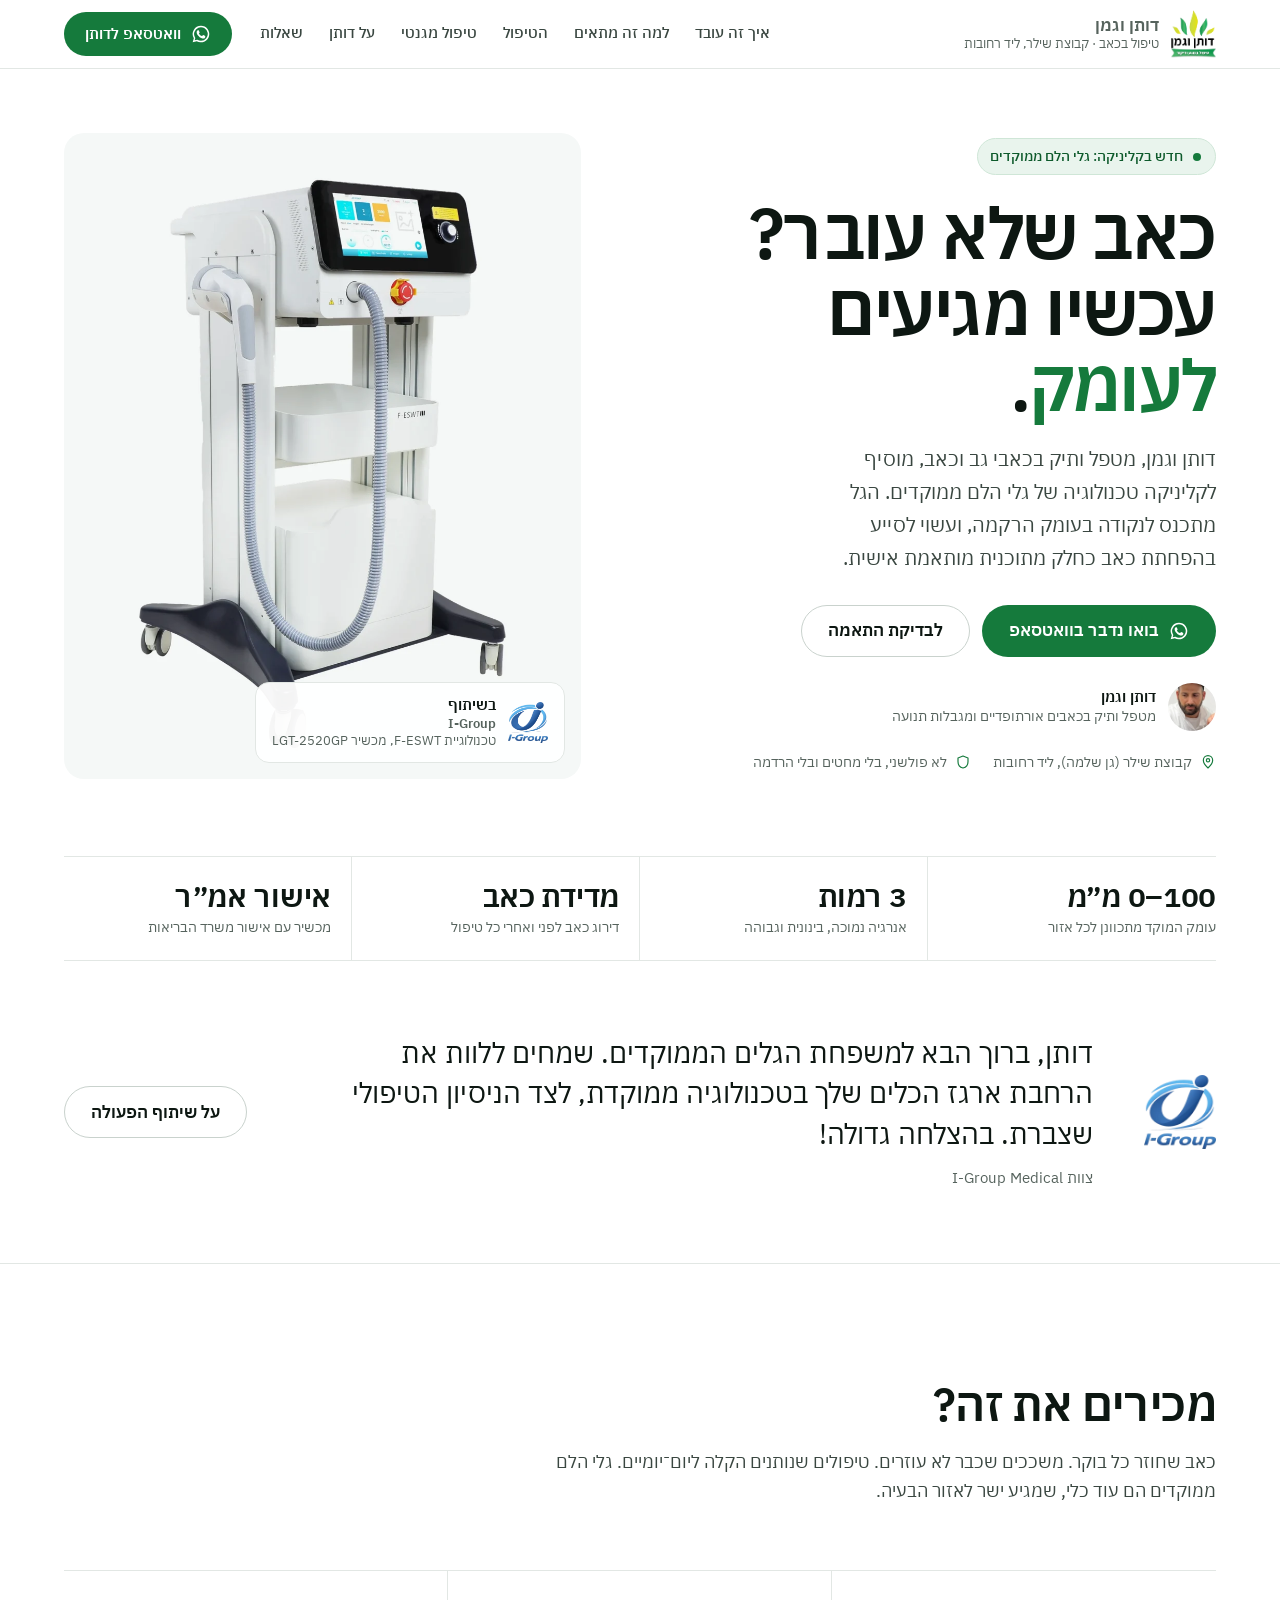
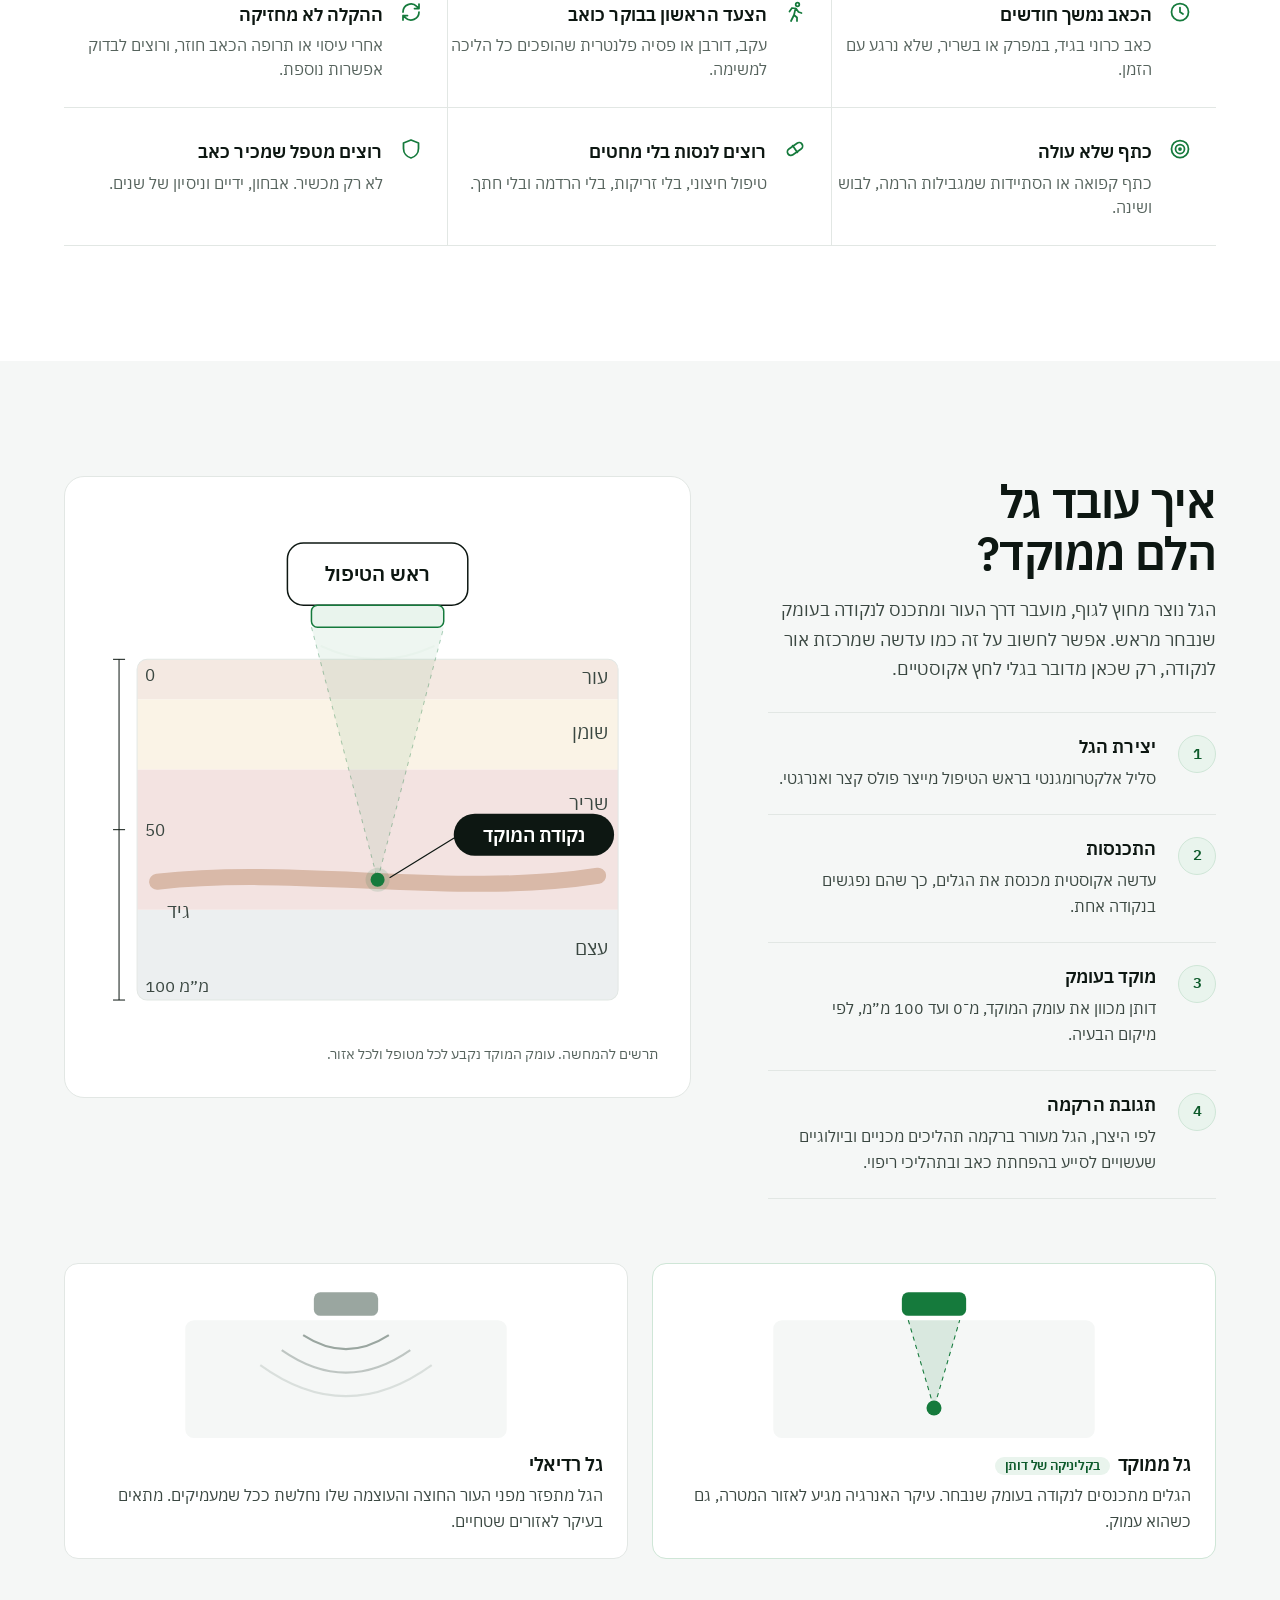
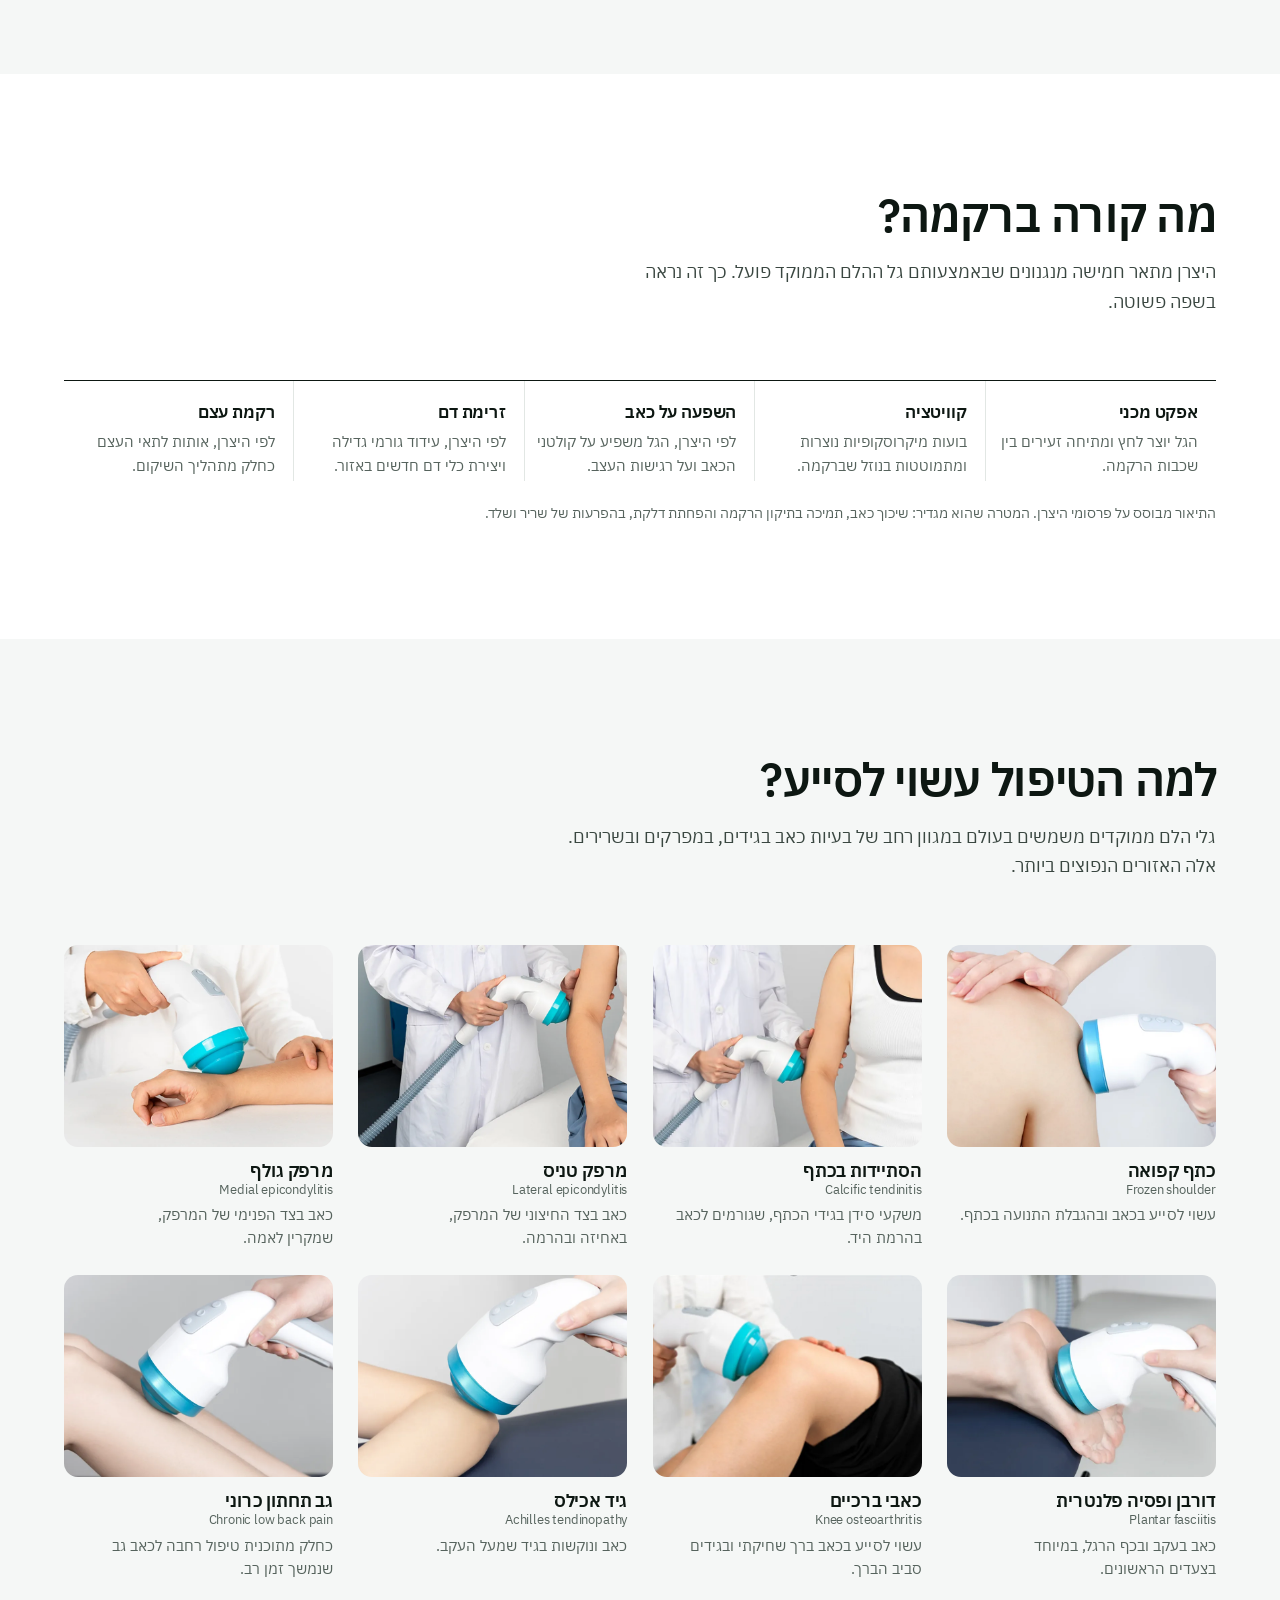
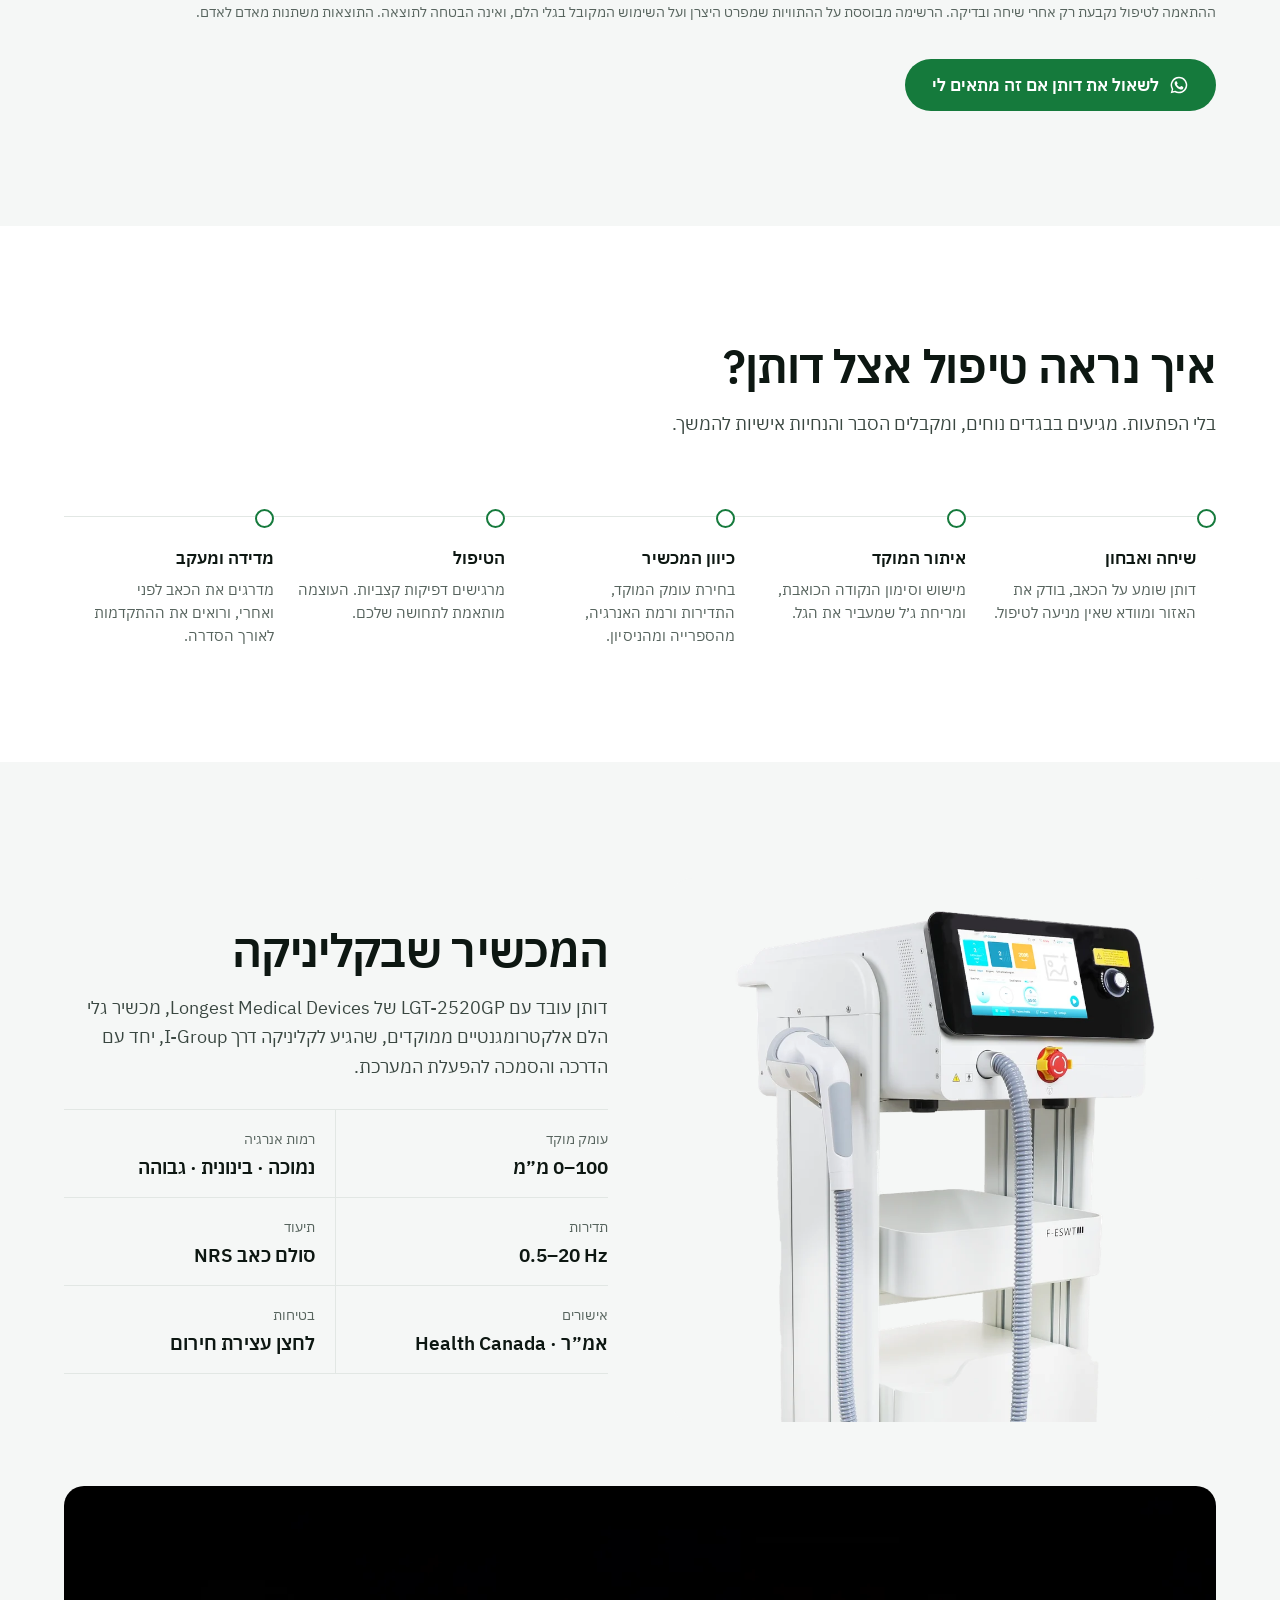
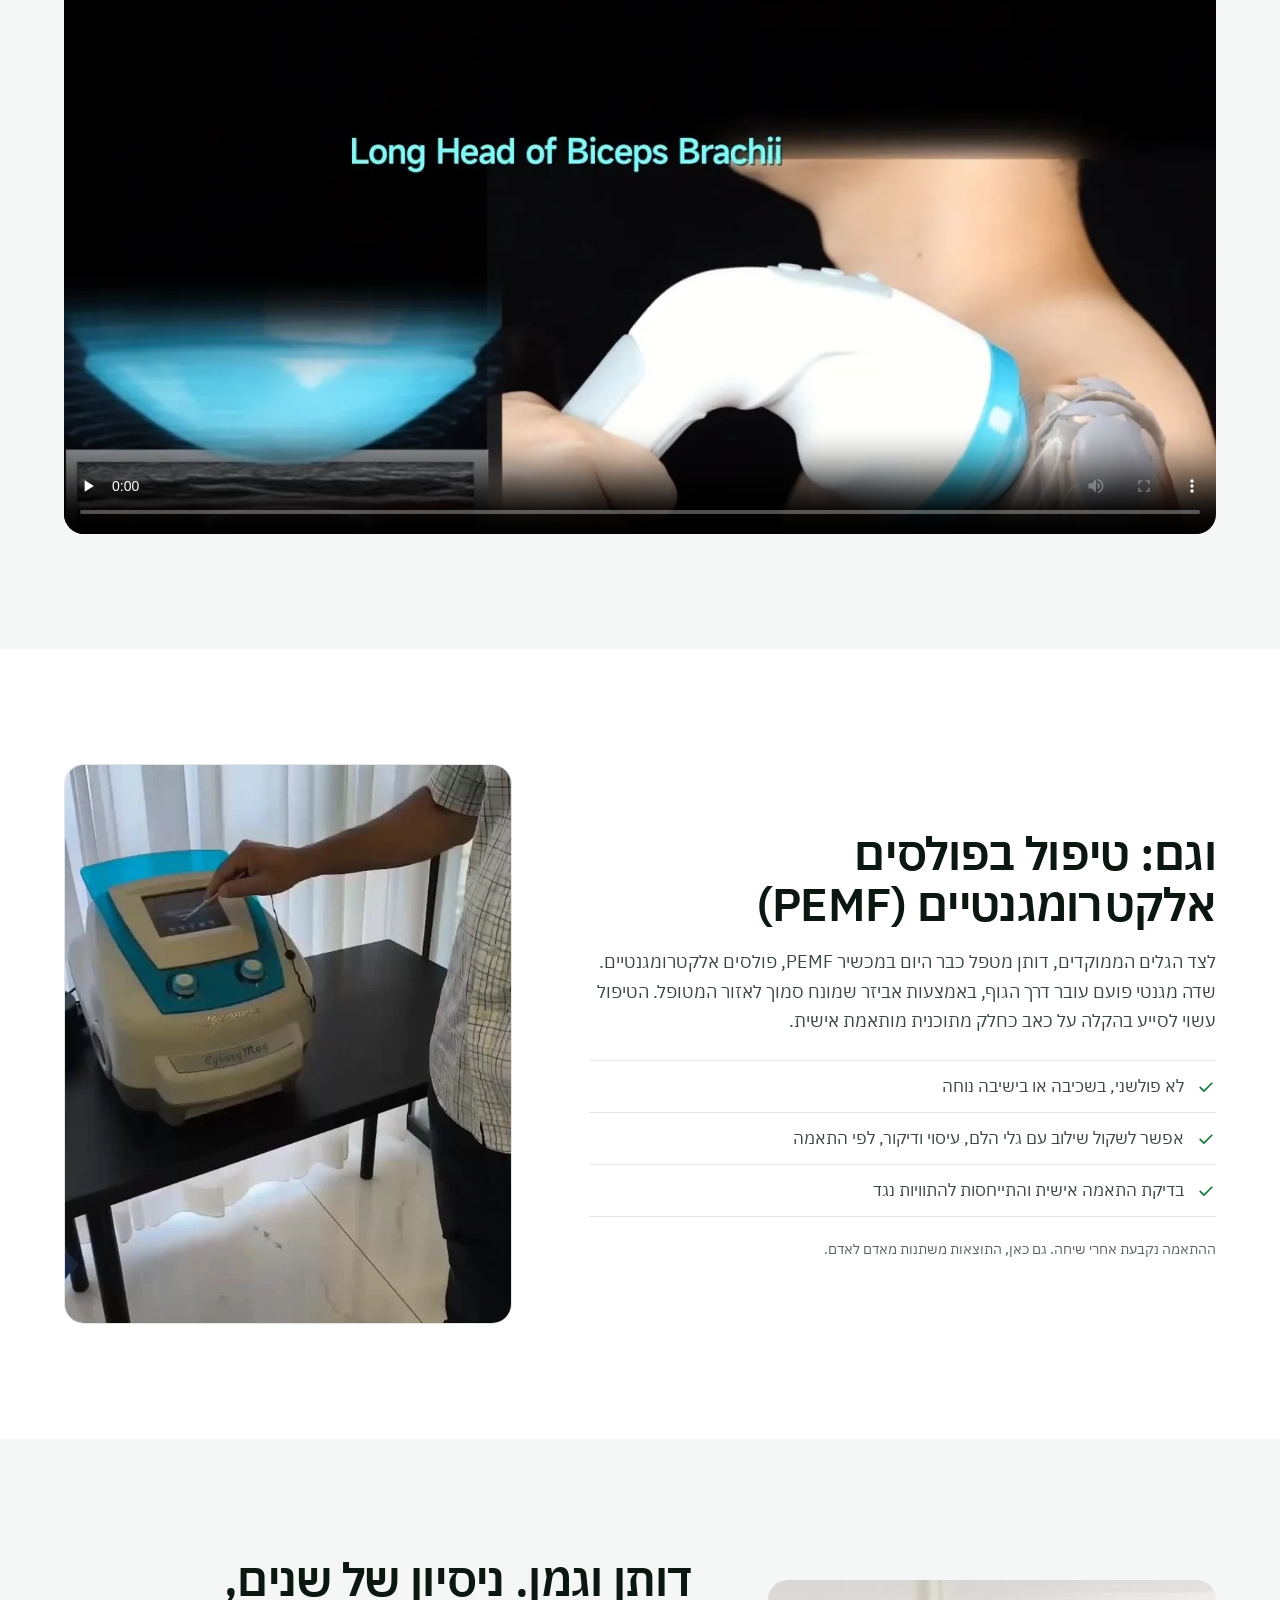
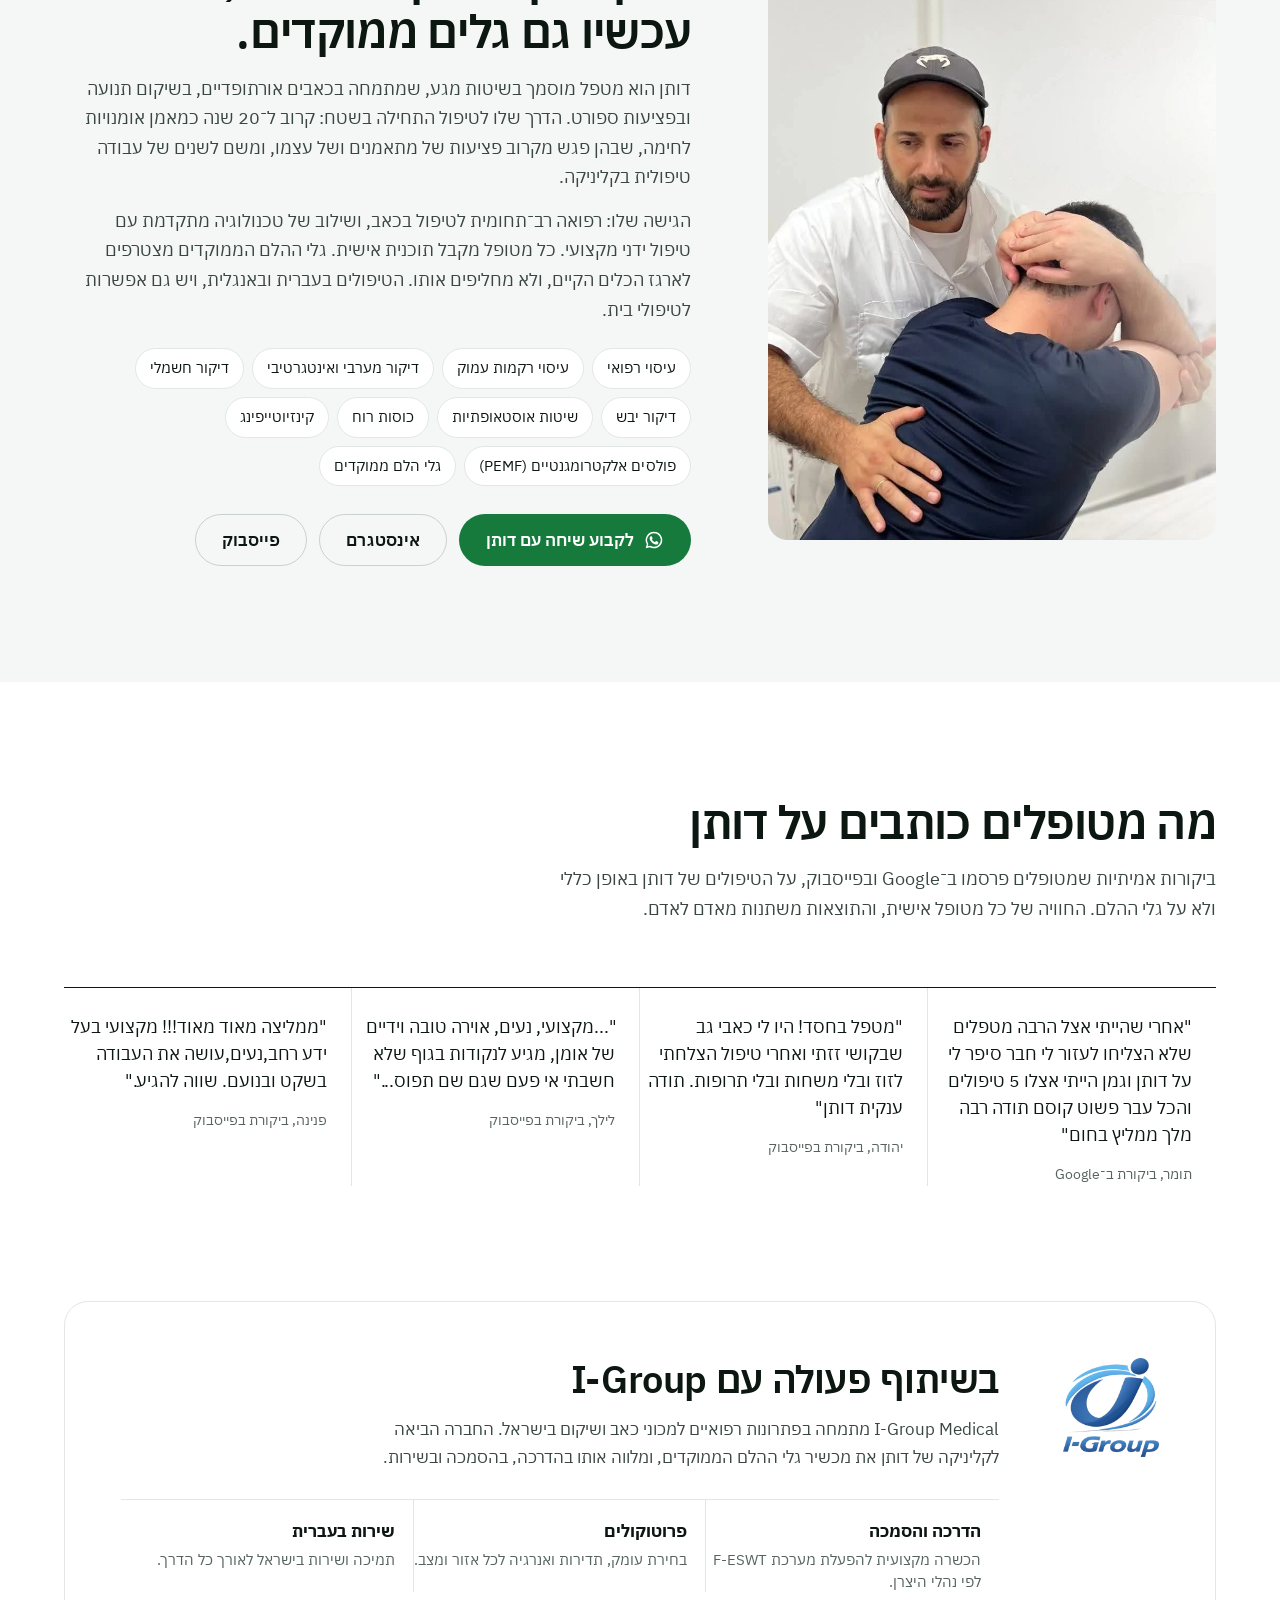
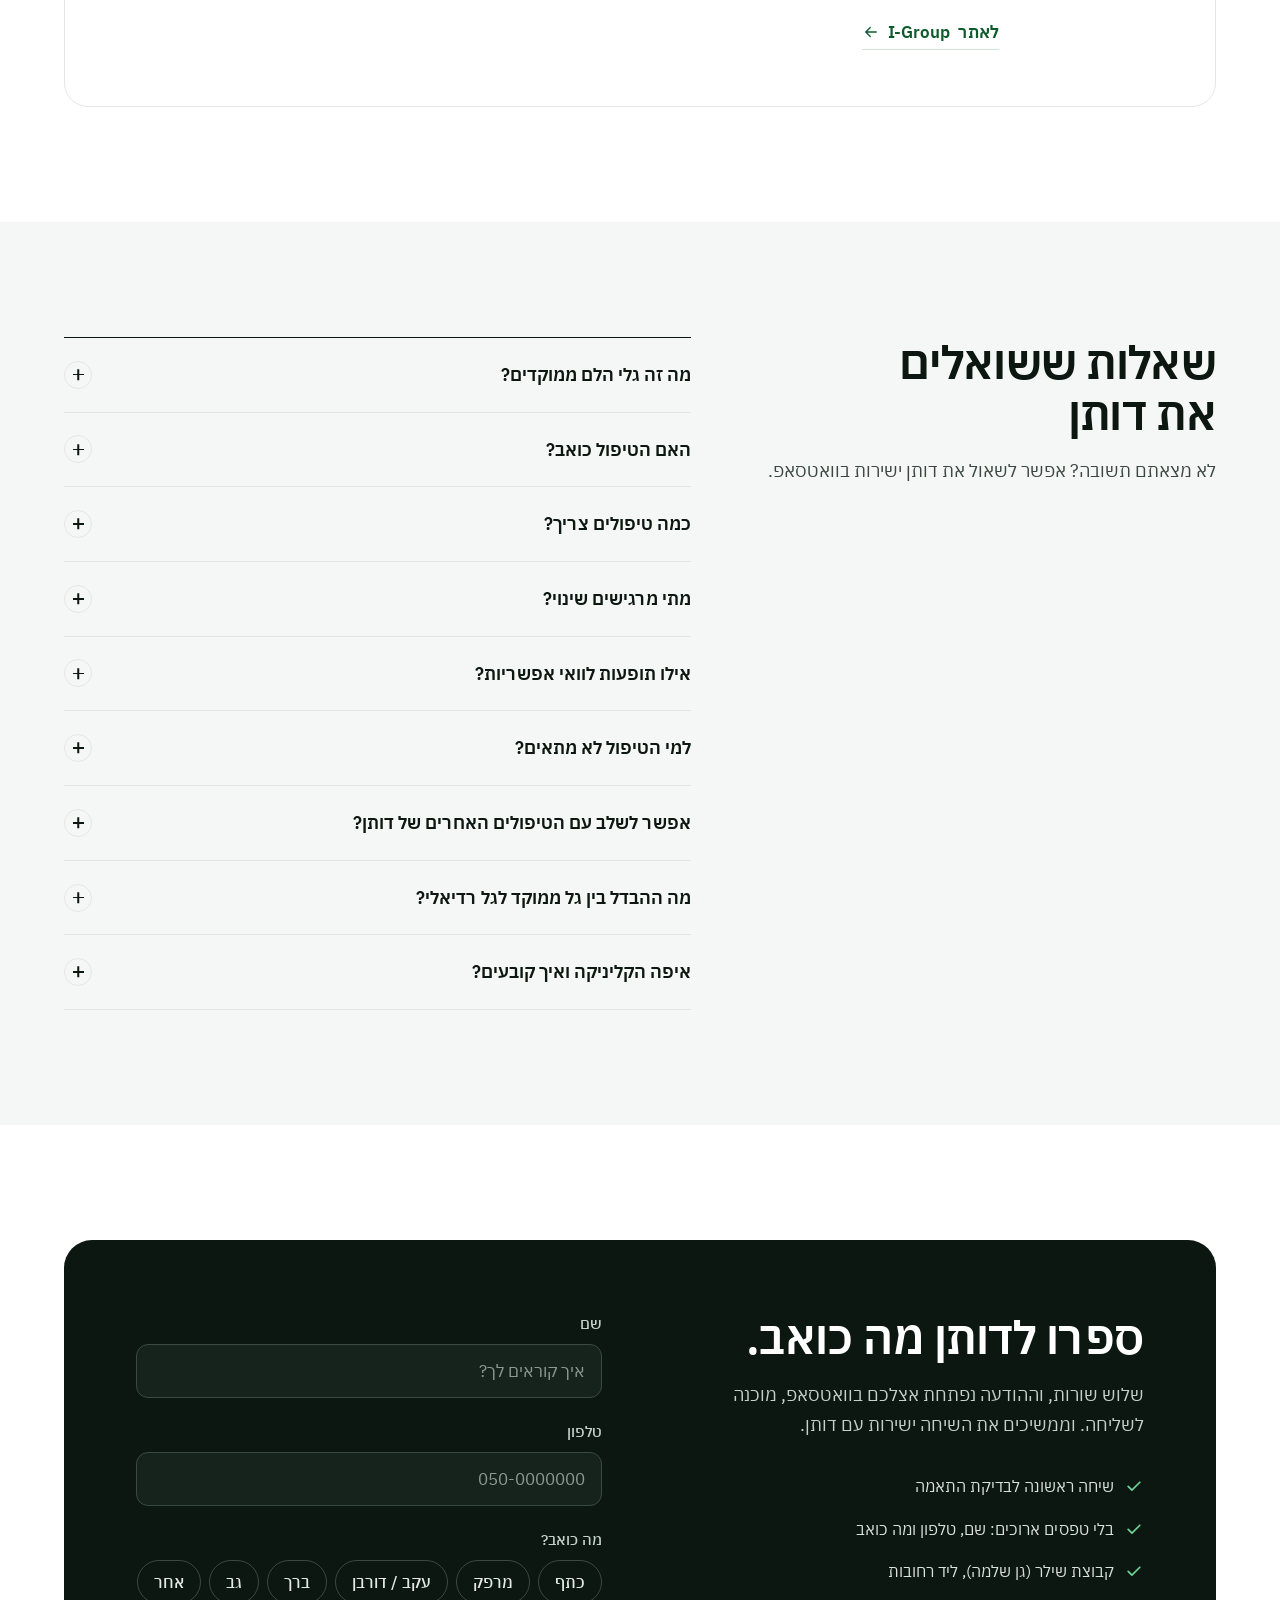
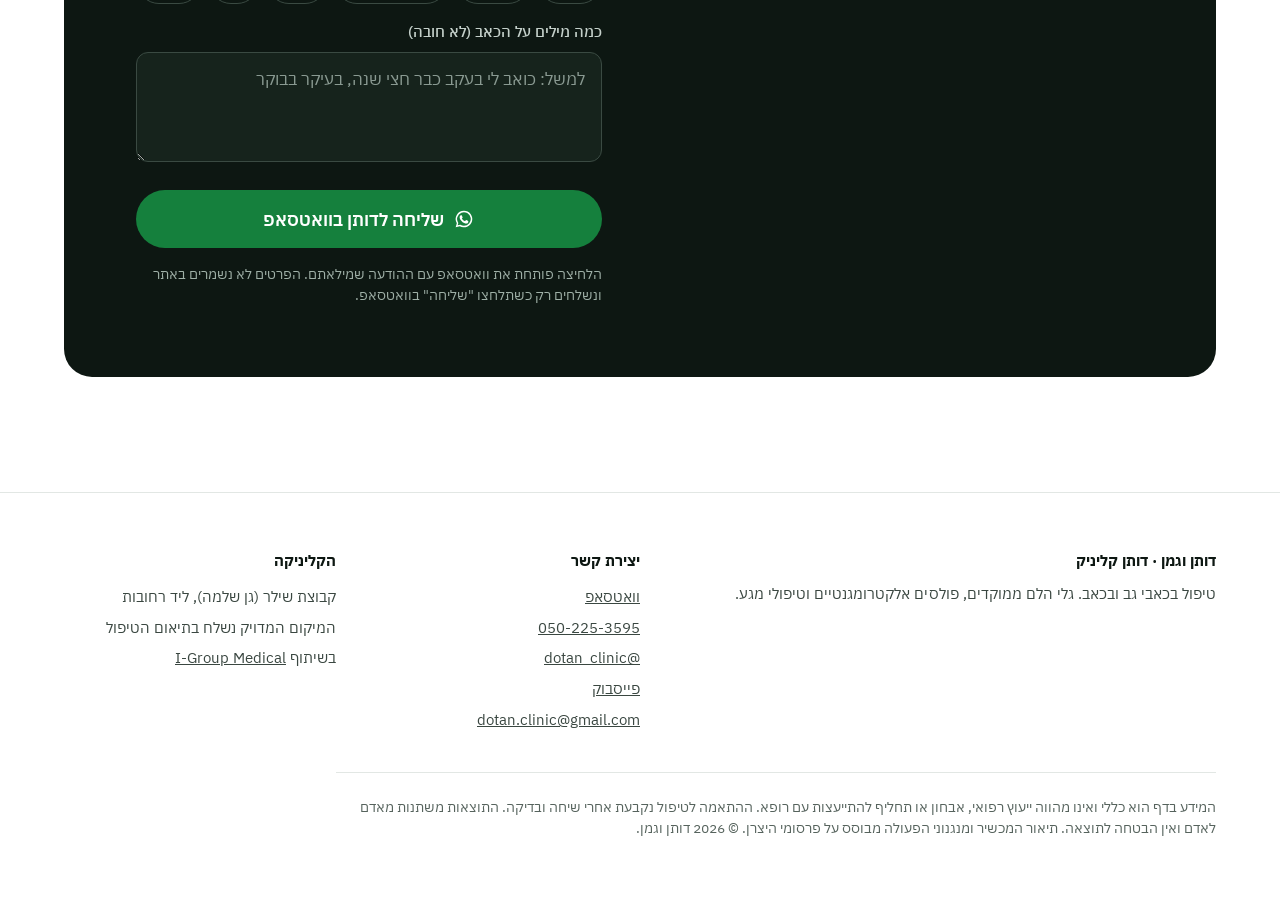
==== index.html @ 42f8b50a "Dotan Wegman focused shockwave landing page" ====
<!doctype html>
<html lang="he" dir="rtl">
<head>
<meta charset="utf-8">
<meta name="viewport" content="width=device-width, initial-scale=1, viewport-fit=cover">
<!-- SITE_URL: https://ilan-lab.github.io/dotan-wegman/ (canonical, og:url, og:image, JSON-LD, sitemap, robots). Change everywhere if a custom domain is added. -->
<title>גלי הלם ממוקדים אצל דותן וגמן | טיפול בכאב, קבוצת שילר</title>
<meta name="description" content="חדש בקליניקה של דותן וגמן: טיפול בגלי הלם ממוקדים לכאבי כתף, מרפק, עקב, ברך וגב. מטפל ותיק בכאב, קבוצת שילר ליד רחובות. שיחה בוואטסאפ.">
<!-- Single switch: index,follow on production · noindex,nofollow on previews -->
<meta name="robots" content="index,follow">
<link rel="canonical" href="https://ilan-lab.github.io/dotan-wegman/">
<meta name="theme-color" content="#ffffff">
<link rel="icon" href="favicon.svg" type="image/svg+xml">
<link rel="icon" href="favicon.ico" sizes="any">
<link rel="apple-touch-icon" href="apple-touch-icon.png">
<meta property="og:type" content="website">
<meta property="og:site_name" content="דותן קליניק · דותן וגמן">
<meta property="og:locale" content="he_IL">
<meta property="og:title" content="חדש אצל דותן וגמן: גלי הלם ממוקדים לכאב">
<meta property="og:description" content="טכנולוגיה שמגיעה לעומק הרקמה, בידיים של מטפל ותיק בכאב. כתף, מרפק, עקב, ברך וגב. קבוצת שילר (גן שלמה), ליד רחובות.">
<meta property="og:url" content="https://ilan-lab.github.io/dotan-wegman/">
<meta property="og:image" content="https://ilan-lab.github.io/dotan-wegman/og/og.jpg">
<meta property="og:image:type" content="image/jpeg">
<meta property="og:image:width" content="1200">
<meta property="og:image:height" content="630">
<meta property="og:image:alt" content="דותן וגמן ומכשיר גלי הלם ממוקדים, על רקע לבן">
<meta name="twitter:card" content="summary_large_image">
<meta name="twitter:title" content="חדש אצל דותן וגמן: גלי הלם ממוקדים לכאב">
<meta name="twitter:description" content="גלי הלם ממוקדים לכאבי כתף, מרפק, עקב, ברך וגב. קבוצת שילר (גן שלמה), ליד רחובות.">
<meta name="twitter:image" content="https://ilan-lab.github.io/dotan-wegman/og/og.jpg">
<meta name="twitter:image:alt" content="דותן וגמן ומכשיר גלי הלם ממוקדים, על רקע לבן">
<link rel="preload" href="assets/fonts/plex-he-SemiBold.woff2" as="font" type="font/woff2" crossorigin>
<link rel="preload" href="assets/fonts/plex-he-Regular.woff2" as="font" type="font/woff2" crossorigin>
<link rel="stylesheet" href="assets/site.css">
<script type="application/ld+json">
{"@context":"https://schema.org","@graph":[
 {"@type":["LocalBusiness","HealthAndBeautyBusiness"],"@id":"https://ilan-lab.github.io/dotan-wegman/#clinic","name":"דותן קליניק · דותן וגמן, טיפול בכאב","alternateName":"Dotan Clinic, Dotan Wegman","url":"https://ilan-lab.github.io/dotan-wegman/","image":"https://ilan-lab.github.io/dotan-wegman/og/og.jpg","telephone":"+972-50-225-3595","address":{"@type":"PostalAddress","addressLocality":"קבוצת שילר (גן שלמה)","addressRegion":"מחוז המרכז","addressCountry":"IL"},"areaServed":["קבוצת שילר","רחובות","גן שלמה"],"sameAs":["https://www.instagram.com/dotan_clinic/","https://www.facebook.com/dotanvegman/"],"email":"dotan.clinic@gmail.com","knowsAbout":["גלי הלם ממוקדים","טיפול בכאב","טיפול בפולסים אלקטרומגנטיים","עיסוי רפואי","דיקור"]},
 {"@type":"WebPage","@id":"https://ilan-lab.github.io/dotan-wegman/#page","url":"https://ilan-lab.github.io/dotan-wegman/","name":"גלי הלם ממוקדים אצל דותן וגמן","inLanguage":"he","about":{"@id":"https://ilan-lab.github.io/dotan-wegman/#clinic"}},
 {"@type":"BreadcrumbList","itemListElement":[{"@type":"ListItem","position":1,"name":"דותן קליניק","item":"https://ilan-lab.github.io/dotan-wegman/"}]},
 {"@type":"FAQPage","mainEntity":[
  {"@type":"Question","name":"מה זה גלי הלם ממוקדים?","acceptedAnswer":{"@type":"Answer","text":"גלי קול אנרגטיים שנוצרים מחוץ לגוף ומתכנסים לנקודת מוקד אחת בעומק הרקמה. במכשיר שבקליניקה אפשר לכוון את עומק המוקד בין 0 ל־100 מ״מ, כך שהאנרגיה מגיעה לאזור שבו נמצא מקור הכאב."}},
  {"@type":"Question","name":"האם הטיפול כואב?","acceptedAnswer":{"@type":"Answer","text":"מרגישים דפיקות קצביות באזור הטיפול. אצל חלק מהמטופלים יש אי־נוחות, בעיקר באזור רגיש. דותן מתאים את רמת האנרגיה לתחושה שלכם ואפשר לעצור בכל רגע."}},
  {"@type":"Question","name":"כמה טיפולים צריך?","acceptedAnswer":{"@type":"Answer","text":"זה אישי. מספר הטיפולים והמרווח ביניהם נקבעים אחרי האבחון, לפי האזור, משך הבעיה והתגובה לטיפול הראשון."}},
  {"@type":"Question","name":"מתי מרגישים שינוי?","acceptedAnswer":{"@type":"Answer","text":"אין תשובה אחת. יש מי שמרגישים הבדל כבר אחרי הטיפולים הראשונים ויש מי שצריכים יותר זמן, ויש מי שהטיפול לא מתאים להם. התוצאות משתנות מאדם לאדם."}},
  {"@type":"Question","name":"אילו תופעות לוואי אפשריות?","acceptedAnswer":{"@type":"Answer","text":"לפי היצרן ייתכנו באזור הטיפול אדמומיות, נפיחות, שטף דם קטן, עקצוץ או החמרה זמנית של הכאב. בדרך כלל זה חולף מהר. תגובה שנמשכת או מחמירה מחייבת פנייה לרופא."}},
  {"@type":"Question","name":"למי הטיפול לא מתאים?","acceptedAnswer":{"@type":"Answer","text":"לפי היצרן, בדרך כלל לא מטפלים בהריון, בהפרעות קרישה, בזיהום פעיל באזור, או סמוך לקוצב לב ולמכשיר מושתל אחר. גם אוסטאופורוזיס חמורה או גידול באזור עשויים למנוע טיפול. לכן כל טיפול מתחיל בשיחה ובבדיקת התאמה."}},
  {"@type":"Question","name":"אפשר לשלב עם הטיפולים האחרים של דותן?","acceptedAnswer":{"@type":"Answer","text":"לפי היצרן, במקרים רבים אפשר לשלב גל ממוקד עם טיפולים אחרים ועם תרגול שיקומי. דותן בונה את התוכנית לפי המצב שלכם, ולפעמים משלב אותו עם עיסוי רפואי, דיקור או טיפול בפולסים אלקטרומגנטיים."}},
  {"@type":"Question","name":"מה ההבדל בין גל ממוקד לגל רדיאלי?","acceptedAnswer":{"@type":"Answer","text":"גל רדיאלי מתפזר מפני העור החוצה, והעוצמה שלו נחלשת ככל שמעמיקים. גל ממוקד מתכנס לנקודה בעומק שנבחר מראש, כך שעיקר האנרגיה מגיע לאזור המטרה."}},
  {"@type":"Question","name":"איפה הקליניקה ואיך קובעים?","acceptedAnswer":{"@type":"Answer","text":"הקליניקה בקבוצת שילר (גן שלמה), ליד רחובות. כותבים לדותן בוואטסאפ או משאירים פרטים בטופס, והוא חוזר אליכם לתיאום."}}
 ]}
]}
</script>
</head>
<body>
<script>document.documentElement.classList.add('js')</script>
<a class="skip" href="#main">דילוג לתוכן הראשי</a>

<svg width="0" height="0" style="position:absolute" aria-hidden="true">
  <symbol id="i-wa" viewBox="0 0 24 24"><path fill="currentColor" d="M12 2a10 10 0 0 0-8.6 15.1L2 22l5-1.3A10 10 0 1 0 12 2Zm0 18.2c-1.5 0-3-.4-4.3-1.2l-.3-.2-3 .8.8-2.9-.2-.3A8.2 8.2 0 1 1 12 20.2Zm4.5-6.1c-.2-.1-1.5-.7-1.7-.8-.2-.1-.4-.1-.6.1l-.8 1c-.1.2-.3.2-.5.1a6.7 6.7 0 0 1-3.3-2.9c-.3-.4.2-.4.7-1.4.1-.2 0-.3 0-.4l-.8-1.8c-.2-.5-.4-.4-.6-.4h-.5c-.2 0-.4.1-.7.3-.2.3-.9.9-.9 2.2s.9 2.5 1 2.7c.1.2 1.8 2.8 4.4 3.9 1.6.7 2.3.8 3.1.6.5-.1 1.5-.6 1.7-1.2.2-.6.2-1.1.2-1.2-.1-.3-.3-.3-.6-.4Z"/></symbol>
  <symbol id="i-phone" viewBox="0 0 24 24"><path fill="none" stroke="currentColor" stroke-width="1.75" stroke-linecap="round" stroke-linejoin="round" d="M5 3h3.5l1.7 4.3-2.2 1.4a11 11 0 0 0 7.3 7.3l1.4-2.2L21 15.5V19a2 2 0 0 1-2.2 2A16 16 0 0 1 3 5.2 2 2 0 0 1 5 3Z"/></symbol>
  <symbol id="i-check" viewBox="0 0 24 24"><path fill="none" stroke="currentColor" stroke-width="2" stroke-linecap="round" stroke-linejoin="round" d="m5 12.5 4.5 4.5L19 7.5"/></symbol>
  <symbol id="i-pin" viewBox="0 0 24 24"><path fill="none" stroke="currentColor" stroke-width="1.75" stroke-linecap="round" stroke-linejoin="round" d="M12 21s-7-6.2-7-11.5a7 7 0 0 1 14 0C19 14.8 12 21 12 21Z"/><circle cx="12" cy="9.5" r="2.5" fill="none" stroke="currentColor" stroke-width="1.75"/></symbol>
  <symbol id="i-target" viewBox="0 0 24 24"><g fill="none" stroke="currentColor" stroke-width="1.75"><circle cx="12" cy="12" r="8.5"/><circle cx="12" cy="12" r="4.5"/><circle cx="12" cy="12" r="1" fill="currentColor"/></g></symbol>
  <symbol id="i-shield" viewBox="0 0 24 24"><path fill="none" stroke="currentColor" stroke-width="1.75" stroke-linejoin="round" d="M12 3 4.5 6v5.5c0 4.6 3.2 8.4 7.5 9.5 4.3-1.1 7.5-4.9 7.5-9.5V6L12 3Z"/></symbol>
  <symbol id="i-clock" viewBox="0 0 24 24"><g fill="none" stroke="currentColor" stroke-width="1.75" stroke-linecap="round"><circle cx="12" cy="12" r="8.5"/><path d="M12 7.5V12l3 2"/></g></symbol>
  <symbol id="i-repeat" viewBox="0 0 24 24"><path fill="none" stroke="currentColor" stroke-width="1.75" stroke-linecap="round" stroke-linejoin="round" d="M4 12a8 8 0 0 1 13.7-5.6L20 8.5M20 4v4.5h-4.5M20 12a8 8 0 0 1-13.7 5.6L4 15.5M4 20v-4.5h4.5"/></symbol>
  <symbol id="i-run" viewBox="0 0 24 24"><g fill="none" stroke="currentColor" stroke-width="1.75" stroke-linecap="round" stroke-linejoin="round"><circle cx="14.5" cy="4.5" r="1.8"/><path d="m8 21 3-6 3 2.5V21M6.5 11.5 9 8l4 .5 2.5 3.5 3 1M11 15l1.5-6.5"/></g></symbol>
  <symbol id="i-pill" viewBox="0 0 24 24"><g fill="none" stroke="currentColor" stroke-width="1.75" stroke-linecap="round"><rect x="3.5" y="8.5" width="17" height="7" rx="3.5" transform="rotate(-35 12 12)"/><path d="m9.6 8.6 4.8 6.8"/></g></symbol>
  <symbol id="i-arrow" viewBox="0 0 24 24"><path fill="none" stroke="currentColor" stroke-width="1.75" stroke-linecap="round" stroke-linejoin="round" d="M19 12H5m6-6-6 6 6 6"/></symbol>
</svg>

<header class="hdr">
  <div class="wrap">
    <a class="brand" href="#top" aria-label="דותן וגמן, טיפול בכאב, לראש הדף">
      <img class="logo" src="assets/img/logo.webp" width="227" height="242" alt="">
      <span><b>דותן וגמן</b><span>טיפול בכאב · קבוצת שילר, ליד רחובות</span></span>
    </a>
    <nav class="nav" aria-label="ניווט ראשי">
      <a href="#how">איך זה עובד</a><a href="#conditions">למה זה מתאים</a><a href="#session">הטיפול</a><a href="#magnetic">טיפול מגנטי</a><a href="#about">על דותן</a><a href="#faq">שאלות</a>
    </nav>
    <a class="btn btn-wa" data-wa href="https://wa.me/972502253595" target="_blank" rel="noopener"><svg aria-hidden="true"><use href="#i-wa"/></svg><span class="btn-txt">וואטסאפ לדותן</span><span class="sr">שיחה בוואטסאפ עם דותן</span></a>
  </div>
</header>

<main id="main">
<span id="top"></span>

<section class="hero" aria-labelledby="h1">
  <div class="wrap">
    <div class="hero-g">
      <div class="hero-copy">
        <span class="news" data-h><i aria-hidden="true"></i>חדש בקליניקה: גלי הלם ממוקדים</span>
        <h1 id="h1" data-h>כאב שלא עובר?<br>עכשיו מגיעים <em>לעומק</em>.</h1>
        <p class="lede" data-h>דותן וגמן, מטפל ותיק בכאבי גב וכאב, מוסיף לקליניקה טכנולוגיה של גלי הלם ממוקדים. הגל מתכנס לנקודה בעומק הרקמה, ועשוי לסייע בהפחתת כאב כחלק מתוכנית מותאמת אישית.</p>
        <div class="hero-cta" data-h>
          <a class="btn btn-wa" data-wa data-msg="hero" href="https://wa.me/972502253595" target="_blank" rel="noopener"><svg aria-hidden="true"><use href="#i-wa"/></svg>בואו נדבר בוואטסאפ</a>
          <a class="btn btn-ghost" href="#lead">לבדיקת התאמה</a>
        </div>
        <div class="hero-person" data-h><img src="assets/img/dotan-sm.webp" width="240" height="240" alt="דותן וגמן במהלך טיפול"><span><b>דותן וגמן</b><span>מטפל ותיק בכאבים אורתופדיים ומגבלות תנועה</span></span></div>
        <div class="hero-meta" data-h>
          <span><svg aria-hidden="true"><use href="#i-pin"/></svg>קבוצת שילר (גן שלמה), ליד רחובות</span>
          <span><svg aria-hidden="true"><use href="#i-shield"/></svg>לא פולשני, בלי מחטים ובלי הרדמה</span>
        </div>
      </div>
      <figure class="hero-vis" data-h style="margin:0">
        <img src="assets/img/hero.webp" width="1000" height="1250" alt="מכשיר גלי הלם ממוקדים LGT-2520GP שמצטרף לקליניקה של דותן" fetchpriority="high">
        <figcaption class="hero-chip">
          <img src="assets/img/igroup.webp" width="156" height="160" alt="">
          <span><b>בשיתוף <span class="nw">I-Group</span></b><span>טכנולוגיית F-ESWT, מכשיר LGT-2520GP</span></span>
        </figcaption>
      </figure>
    </div>
    <div class="facts" data-r>
      <div><b><bdi dir="ltr">0–100</bdi> מ״מ</b><span>עומק המוקד מתכוונן לכל אזור</span></div>
      <div><b>3 רמות</b><span>אנרגיה נמוכה, בינונית וגבוהה</span></div>
      <div><b>מדידת כאב</b><span>דירוג כאב לפני ואחרי כל טיפול</span></div>
      <div><b>אישור אמ״ר</b><span>מכשיר עם אישור משרד הבריאות</span></div>
    </div>
  </div>
</section>

<section class="congrats" aria-label="ברכה מ־I-Group">
  <div class="wrap">
    <img src="assets/img/igroup.webp" width="156" height="160" alt="I-Group">
    <div data-r>
      <p class="greeting">דותן, ברוך הבא למשפחת הגלים הממוקדים. שמחים ללוות את הרחבת ארגז הכלים שלך בטכנולוגיה ממוקדת, לצד הניסיון הטיפולי שצברת. בהצלחה גדולה!</p>
      <cite>צוות <span class="nw">I-Group</span> Medical</cite>
    </div>
    <a class="btn btn-ghost" href="#igroup">על שיתוף הפעולה</a>
  </div>
</section>

<section class="sec" aria-labelledby="h-pain">
  <div class="wrap">
    <div class="sec-head" data-r>
      <h2 id="h-pain">מכירים את זה?</h2>
      <p>כאב שחוזר כל בוקר. משככים שכבר לא עוזרים. טיפולים שנותנים הקלה ליום־יומיים. גלי הלם ממוקדים הם עוד כלי, שמגיע ישר לאזור הבעיה.</p>
    </div>
    <ul class="pains">
      <li data-r><svg aria-hidden="true"><use href="#i-clock"/></svg><span><b>הכאב נמשך חודשים</b><span>כאב כרוני בגיד, במפרק או בשריר, שלא נרגע עם הזמן.</span></span></li>
      <li data-r><svg aria-hidden="true"><use href="#i-run"/></svg><span><b>הצעד הראשון בבוקר כואב</b><span>עקב, דורבן או פסיה פלנטרית שהופכים כל הליכה למשימה.</span></span></li>
      <li data-r><svg aria-hidden="true"><use href="#i-repeat"/></svg><span><b>ההקלה לא מחזיקה</b><span>אחרי עיסוי או תרופה הכאב חוזר, ורוצים לבדוק אפשרות נוספת.</span></span></li>
      <li data-r><svg aria-hidden="true"><use href="#i-target"/></svg><span><b>כתף שלא עולה</b><span>כתף קפואה או הסתיידות שמגבילות הרמה, לבוש ושינה.</span></span></li>
      <li data-r><svg aria-hidden="true"><use href="#i-pill"/></svg><span><b>רוצים לנסות בלי מחטים</b><span>טיפול חיצוני, בלי זריקות, בלי הרדמה ובלי חתך.</span></span></li>
      <li data-r><svg aria-hidden="true"><use href="#i-shield"/></svg><span><b>רוצים מטפל שמכיר כאב</b><span>לא רק מכשיר. אבחון, ידיים וניסיון של שנים.</span></span></li>
    </ul>
  </div>
</section>

<section class="sec sec-paper" id="how" aria-labelledby="h-how">
  <div class="wrap">
    <div class="split">
      <div>
        <div class="sec-head" data-r style="margin-bottom:28px">
          <h2 id="h-how">איך עובד גל הלם ממוקד?</h2>
          <p>הגל נוצר מחוץ לגוף, מועבר דרך העור ומתכנס לנקודה בעומק שנבחר מראש. אפשר לחשוב על זה כמו עדשה שמרכזת אור לנקודה, רק שכאן מדובר בגלי לחץ אקוסטיים.</p>
        </div>
        <ol class="steps">
          <li data-r><span><b>יצירת הגל</b><p>סליל אלקטרומגנטי בראש הטיפול מייצר פולס קצר ואנרגטי.</p></span></li>
          <li data-r><span><b>התכנסות</b><p>עדשה אקוסטית מכנסת את הגלים, כך שהם נפגשים בנקודה אחת.</p></span></li>
          <li data-r><span><b>מוקד בעומק</b><p>דותן מכוון את עומק המוקד, מ־0 ועד 100 מ״מ, לפי מיקום הבעיה.</p></span></li>
          <li data-r><span><b>תגובת הרקמה</b><p>לפי היצרן, הגל מעורר ברקמה תהליכים מכניים וביולוגיים שעשויים לסייע בהפחתת כאב ובתהליכי ריפוי.</p></span></li>
        </ol>
      </div>
      <figure class="diagram" data-r style="margin:0">
        <svg id="focus-svg" direction="ltr" viewBox="0 0 560 520" role="img" aria-labelledby="fd-t fd-d">
          <title id="fd-t">תרשים: גל הלם ממוקד מתכנס לנקודה בעומק הרקמה</title>
          <desc id="fd-d">ראש הטיפול מעל העור. הגלים יורדים דרך שכבות העור, השומן והשריר ונפגשים בנקודת מוקד באזור הגיד, בעומק מתכוונן עד 100 מילימטר.</desc>
          <defs>
            <clipPath id="tissue"><rect x="40" y="150" width="480" height="340" rx="10"/></clipPath>
          </defs>
          <!-- head -->
          <rect x="190" y="34" width="180" height="62" rx="16" fill="#fff" stroke="#0d1712" stroke-width="1.5"/>
          <rect x="214" y="96" width="132" height="22" rx="6" fill="#e9f4ed" stroke="#157a3c" stroke-width="1.5"/>
          <text x="280" y="72" text-anchor="middle" font-size="20" fill="#0d1712" font-family="Plex, sans-serif" font-weight="600">ראש הטיפול</text>
          <!-- tissue layers -->
          <g clip-path="url(#tissue)">
            <rect x="40" y="150" width="480" height="40" fill="#f4e9e2"/>
            <rect x="40" y="190" width="480" height="70" fill="#faf3e6"/>
            <rect x="40" y="260" width="480" height="140" fill="#f3e3e1"/>
            <rect x="40" y="400" width="480" height="90" fill="#eceff0"/>
          </g>
          <rect x="40" y="150" width="480" height="340" rx="10" fill="none" stroke="#e2e7e4"/>
          <g font-family="Plex, sans-serif" font-size="19" fill="#3a4741">
            <text x="510" y="175" text-anchor="end">עור</text>
            <text x="510" y="230" text-anchor="end">שומן</text>
            <text x="510" y="300" text-anchor="end">שריר</text>
            <text x="510" y="445" text-anchor="end">עצם</text>
          </g>
          <!-- tendon -->
          <path d="M60 372 C 200 356, 360 388, 500 366" fill="none" stroke="#d9b9a8" stroke-width="16" stroke-linecap="round"/>
          <text x="70" y="408" font-family="Plex, sans-serif" font-size="19" fill="#3a4741">גיד</text>
          <!-- cone -->
          <path d="M214 118 L280 370 L346 118" fill="#157a3c" fill-opacity=".07" stroke="#157a3c" stroke-opacity=".35" stroke-dasharray="4 5"/>
          <!-- waves -->
          <g id="waves" fill="none" stroke="#157a3c" stroke-width="2.2" stroke-linecap="round">
            <path class="wv" d="M224 150 Q280 176 336 150"/>
            <path class="wv" d="M236 200 Q280 222 324 200"/>
            <path class="wv" d="M249 250 Q280 266 311 250"/>
            <path class="wv" d="M262 300 Q280 310 298 300"/>
          </g>
          <!-- focus -->
          <circle id="fpulse" cx="280" cy="370" r="20" fill="#157a3c" fill-opacity=".14"/>
          <circle cx="280" cy="370" r="7" fill="#157a3c"/>
          <g font-family="Plex, sans-serif">
            <line x1="292" y1="368" x2="360" y2="326" stroke="#0d1712" stroke-width="1.2"/>
            <rect x="356" y="304" width="160" height="42" rx="21" fill="#0d1712"/>
            <text x="436" y="332" text-anchor="middle" font-size="19" fill="#fff" font-weight="600">נקודת המוקד</text>
          </g>
          <!-- ruler -->
          <g font-family="Plex, sans-serif" font-size="12" fill="#56635d" stroke="#0d1712">
            <line x1="22" y1="150" x2="22" y2="490" stroke-width="1"/>
            <line x1="16" y1="150" x2="28" y2="150"/><line x1="16" y1="320" x2="28" y2="320"/><line x1="16" y1="490" x2="28" y2="490"/>
          </g>
          <g font-family="Plex, sans-serif" font-size="17" fill="#3a4741">
            <text x="48" y="172">0</text><text x="48" y="326">50</text><text x="48" y="482">100 מ״מ</text>
          </g>
        </svg>
        <figcaption>תרשים להמחשה. עומק המוקד נקבע לכל מטופל ולכל אזור.</figcaption>
      </figure>
    </div>

    <div class="cmp">
      <div class="on" data-r>
        <svg viewBox="0 0 300 140" aria-hidden="true"><rect x="0" y="30" width="300" height="110" rx="8" fill="#f5f7f6"/><rect x="120" y="4" width="60" height="22" rx="6" fill="#157a3c"/><path d="M126 30 L150 112 L174 30" fill="#157a3c" fill-opacity=".12" stroke="#157a3c" stroke-dasharray="4 4"/><circle cx="150" cy="112" r="7" fill="#157a3c"/></svg>
        <h3>גל ממוקד<span class="tag">בקליניקה של דותן</span></h3>
        <p>הגלים מתכנסים לנקודה בעומק שנבחר. עיקר האנרגיה מגיע לאזור המטרה, גם כשהוא עמוק.</p>
      </div>
      <div data-r>
        <svg viewBox="0 0 300 140" aria-hidden="true"><rect x="0" y="30" width="300" height="110" rx="8" fill="#f5f7f6"/><rect x="120" y="4" width="60" height="22" rx="6" fill="#9aa6a0"/><g fill="none" stroke="#9aa6a0" stroke-width="2"><path d="M110 44 Q150 70 190 44"/><path d="M90 58 Q150 100 210 58" stroke-opacity=".6"/><path d="M70 72 Q150 130 230 72" stroke-opacity=".3"/></g></svg>
        <h3>גל רדיאלי</h3>
        <p>הגל מתפזר מפני העור החוצה והעוצמה שלו נחלשת ככל שמעמיקים. מתאים בעיקר לאזורים שטחיים.</p>
      </div>
    </div>
  </div>
</section>

<section class="sec" aria-labelledby="h-mech">
  <div class="wrap">
    <div class="sec-head" data-r>
      <h2 id="h-mech">מה קורה ברקמה?</h2>
      <p>היצרן מתאר חמישה מנגנונים שבאמצעותם גל ההלם הממוקד פועל. כך זה נראה בשפה פשוטה.</p>
    </div>
    <div class="mech">
      <div data-r><h3>אפקט מכני</h3><p>הגל יוצר לחץ ומתיחה זעירים בין שכבות הרקמה.</p></div>
      <div data-r><h3>קוויטציה</h3><p>בועות מיקרוסקופיות נוצרות ומתמוטטות בנוזל שברקמה.</p></div>
      <div data-r><h3>השפעה על כאב</h3><p>לפי היצרן, הגל משפיע על קולטני הכאב ועל רגישות העצב.</p></div>
      <div data-r><h3>זרימת דם</h3><p>לפי היצרן, עידוד גורמי גדילה ויצירת כלי דם חדשים באזור.</p></div>
      <div data-r><h3>רקמת עצם</h3><p>לפי היצרן, אותות לתאי העצם כחלק מתהליך השיקום.</p></div>
    </div>
    <p class="note">התיאור מבוסס על פרסומי היצרן. המטרה שהוא מגדיר: שיכוך כאב, תמיכה בתיקון הרקמה והפחתת דלקת, בהפרעות של שריר ושלד.</p>
  </div>
</section>

<section class="sec sec-paper" id="conditions" aria-labelledby="h-cond">
  <div class="wrap">
    <div class="sec-head" data-r>
      <h2 id="h-cond">למה הטיפול עשוי לסייע?</h2>
      <p>גלי הלם ממוקדים משמשים בעולם במגוון רחב של בעיות כאב בגידים, במפרקים ובשרירים. אלה האזורים הנפוצים ביותר.</p>
    </div>
    <div class="conds">
      <figure class="cond" data-r><div class="ph"><img src="assets/img/treat-shoulder.webp" width="1000" height="600" alt="טיפול בגלי הלם בכתף" loading="lazy"></div><h3>כתף קפואה<small>Frozen shoulder</small></h3><p>עשוי לסייע בכאב ובהגבלת התנועה בכתף.</p></figure>
      <figure class="cond" data-r><div class="ph"><img src="assets/img/treat-arm-portrait.webp" width="600" height="800" alt="טיפול בגלי הלם בכתף, מבט צד" loading="lazy" style="object-position:50% 30%"></div><h3>הסתיידות בכתף<small>Calcific tendinitis</small></h3><p>משקעי סידן בגידי הכתף, שגורמים לכאב בהרמת היד.</p></figure>
      <figure class="cond" data-r><div class="ph"><img src="assets/img/treat-elbow.webp" width="1000" height="600" alt="טיפול בגלי הלם במרפק" loading="lazy"></div><h3>מרפק טניס<small>Lateral epicondylitis</small></h3><p>כאב בצד החיצוני של המרפק, באחיזה ובהרמה.</p></figure>
      <figure class="cond" data-r><div class="ph"><img src="assets/img/treat-wrist.webp" width="1000" height="600" alt="טיפול בגלי הלם באמה ובמרפק" loading="lazy"></div><h3>מרפק גולף<small>Medial epicondylitis</small></h3><p>כאב בצד הפנימי של המרפק, שמקרין לאמה.</p></figure>
      <figure class="cond" data-r><div class="ph"><img src="assets/img/treat-heel.webp" width="1000" height="600" alt="טיפול בגלי הלם בעקב" loading="lazy"></div><h3>דורבן ופסיה פלנטרית<small>Plantar fasciitis</small></h3><p>כאב בעקב ובכף הרגל, במיוחד בצעדים הראשונים.</p></figure>
      <figure class="cond" data-r><div class="ph"><img src="assets/img/treat-knee.webp" width="1000" height="600" alt="טיפול בגלי הלם בברך" loading="lazy"></div><h3>כאבי ברכיים<small>Knee osteoarthritis</small></h3><p>עשוי לסייע בכאב ברך שחיקתי ובגידים סביב הברך.</p></figure>
      <figure class="cond" data-r><div class="ph"><img src="assets/img/treat-leg.webp" width="1000" height="600" alt="טיפול בגלי הלם ברגל" loading="lazy"></div><h3>גיד אכילס<small>Achilles tendinopathy</small></h3><p>כאב ונוקשות בגיד שמעל העקב.</p></figure>
      <figure class="cond" data-r><div class="ph"><img src="assets/img/treat-thigh.webp" width="1000" height="600" alt="טיפול בגלי הלם בירך" loading="lazy"></div><h3>גב תחתון כרוני<small>Chronic low back pain</small></h3><p>כחלק מתוכנית טיפול רחבה לכאב גב שנמשך זמן רב.</p></figure>
    </div>
    <p class="note">ההתאמה לטיפול נקבעת רק אחרי שיחה ובדיקה. הרשימה מבוססת על ההתוויות שמפרט היצרן ועל השימוש המקובל בגלי הלם, ואינה הבטחה לתוצאה. התוצאות משתנות מאדם לאדם.</p>
    <div style="margin-top:36px" data-r><a class="btn btn-wa" data-wa data-msg="cond" href="https://wa.me/972502253595" target="_blank" rel="noopener"><svg aria-hidden="true"><use href="#i-wa"/></svg>לשאול את דותן אם זה מתאים לי</a></div>
  </div>
</section>

<section class="sec" id="session" aria-labelledby="h-ses">
  <div class="wrap">
    <div class="sec-head" data-r>
      <h2 id="h-ses">איך נראה טיפול אצל דותן?</h2>
      <p>בלי הפתעות. מגיעים בבגדים נוחים, ומקבלים הסבר והנחיות אישיות להמשך.</p>
    </div>
    <ol class="tl">
      <li data-r><b>שיחה ואבחון</b><p>דותן שומע על הכאב, בודק את האזור ומוודא שאין מניעה לטיפול.</p></li>
      <li data-r><b>איתור המוקד</b><p>מישוש וסימון הנקודה הכואבת, ומריחת ג׳ל שמעביר את הגל.</p></li>
      <li data-r><b>כיוון המכשיר</b><p>בחירת עומק המוקד, התדירות ורמת האנרגיה, מהספרייה ומהניסיון.</p></li>
      <li data-r><b>הטיפול</b><p>מרגישים דפיקות קצביות. העוצמה מותאמת לתחושה שלכם.</p></li>
      <li data-r><b>מדידה ומעקב</b><p>מדרגים את הכאב לפני ואחרי, ורואים את ההתקדמות לאורך הסדרה.</p></li>
    </ol>
  </div>
</section>

<section class="sec sec-paper" aria-labelledby="h-dev">
  <div class="wrap">
    <div class="dev">
      <div class="dev-vis" data-r><img src="assets/img/lgt-2520gp-hero.webp" width="900" height="1395" alt="מכשיר גלי הלם ממוקדים LGT-2520GP" loading="lazy"></div>
      <div>
        <div class="sec-head" data-r style="margin-bottom:0">
          <h2 id="h-dev">המכשיר שבקליניקה</h2>
          <p>דותן עובד עם <span class="nw">LGT-2520GP</span> של <span class="nw">Longest Medical Devices</span>, מכשיר גלי הלם אלקטרומגנטיים ממוקדים, שהגיע לקליניקה דרך <span class="nw">I-Group</span>, יחד עם הדרכה והסמכה להפעלת המערכת.</p>
        </div>
        <dl class="specs" data-r>
          <div><dt>עומק מוקד</dt><dd><bdi dir="ltr">0–100</bdi> מ״מ</dd></div>
          <div><dt>רמות אנרגיה</dt><dd>נמוכה · בינונית · גבוהה</dd></div>
          <div><dt>תדירות</dt><dd><bdi dir="ltr">0.5–20 Hz</bdi></dd></div>
          <div><dt>תיעוד</dt><dd>סולם כאב NRS</dd></div>
          <div><dt>אישורים</dt><dd>אמ״ר · <span class="nw">Health Canada</span></dd></div>
          <div><dt>בטיחות</dt><dd>לחצן עצירת חירום</dd></div>
        </dl>
      </div>
    </div>
    <div class="vid" data-r>
      <video controls playsinline preload="none" poster="assets/video/lgt-2520gp-poster.webp" width="1280" height="720" aria-label="סרטון: מכשיר LGT-2520GP בפעולה">
        <source src="assets/video/lgt-2520gp.mp4" type="video/mp4">
      </video>
    </div>
  </div>
</section>

<section class="sec" id="magnetic" aria-labelledby="h-mag">
  <div class="wrap">
    <div class="mag">
      <div>
        <div class="sec-head" data-r style="margin-bottom:0">
          <h2 id="h-mag">וגם: טיפול בפולסים אלקטרומגנטיים (PEMF)</h2>
          <p>לצד הגלים הממוקדים, דותן מטפל כבר היום במכשיר PEMF, פולסים אלקטרומגנטיים. שדה מגנטי פועם עובר דרך הגוף, באמצעות אביזר שמונח סמוך לאזור המטופל. הטיפול עשוי לסייע בהקלה על כאב כחלק מתוכנית מותאמת אישית.</p>
        </div>
        <ul class="ticks" data-r>
          <li><svg aria-hidden="true"><use href="#i-check"/></svg>לא פולשני, בשכיבה או בישיבה נוחה</li>
          <li><svg aria-hidden="true"><use href="#i-check"/></svg>אפשר לשקול שילוב עם גלי הלם, עיסוי ודיקור, לפי התאמה</li>
          <li><svg aria-hidden="true"><use href="#i-check"/></svg>בדיקת התאמה אישית והתייחסות להתוויות נגד</li>
        </ul>
        <p class="note">ההתאמה נקבעת אחרי שיחה. גם כאן, התוצאות משתנות מאדם לאדם.</p>
      </div>
      <div class="mag-vis" data-r><img src="assets/img/pemf.webp" width="640" height="800" alt="מכשיר הפולסים האלקטרומגנטיים בקליניקה של דותן" loading="lazy"></div>
    </div>
  </div>
</section>

<section class="sec sec-paper" id="about" aria-labelledby="h-about">
  <div class="wrap">
    <div class="about">
      <div class="about-vis" data-r><img src="assets/img/dotan-45.webp" width="848" height="1060" alt="דותן וגמן מטפל במטופל" loading="lazy"></div>
      <div>
        <div class="sec-head" data-r style="margin-bottom:0">
          <h2 id="h-about">דותן וגמן. ניסיון של שנים, עכשיו גם גלים ממוקדים.</h2>
          <p>דותן הוא מטפל מוסמך בשיטות מגע, שמתמחה בכאבים אורתופדיים, בשיקום תנועה ובפציעות ספורט. הדרך שלו לטיפול התחילה בשטח: קרוב ל־20 שנה כמאמן אומנויות לחימה, שבהן פגש מקרוב פציעות של מתאמנים ושל עצמו, ומשם לשנים של עבודה טיפולית בקליניקה.</p>
          <p style="margin-top:14px">הגישה שלו: רפואה רב־תחומית לטיפול בכאב, ושילוב של טכנולוגיה מתקדמת עם טיפול ידני מקצועי. כל מטופל מקבל תוכנית אישית. גלי ההלם הממוקדים מצטרפים לארגז הכלים הקיים, ולא מחליפים אותו. הטיפולים בעברית ובאנגלית, ויש גם אפשרות לטיפולי בית.</p>
        </div>
        <ul class="methods" data-r aria-label="שיטות הטיפול בקליניקה">
          <li>עיסוי רפואי</li><li>עיסוי רקמות עמוק</li><li>דיקור מערבי ואינטגרטיבי</li><li>דיקור חשמלי</li><li>דיקור יבש</li><li>שיטות אוסטאופתיות</li><li>כוסות רוח</li><li>קינזיוטייפינג</li><li>פולסים אלקטרומגנטיים (PEMF)</li><li>גלי הלם ממוקדים</li>
        </ul>
        <div style="margin-top:28px;display:flex;flex-wrap:wrap;gap:12px" data-r>
          <a class="btn btn-wa" data-wa data-msg="about" href="https://wa.me/972502253595" target="_blank" rel="noopener"><svg aria-hidden="true"><use href="#i-wa"/></svg>לקבוע שיחה עם דותן</a>
          <a class="btn btn-ghost" href="https://www.instagram.com/dotan_clinic/" target="_blank" rel="noopener">אינסטגרם</a><a class="btn btn-ghost" href="https://www.facebook.com/dotanvegman/" target="_blank" rel="noopener">פייסבוק</a>
        </div>
      </div>
    </div>
  </div>
</section>

<section class="sec" aria-labelledby="h-say">
  <div class="wrap">
    <div class="sec-head" data-r>
      <h2 id="h-say">מה מטופלים כותבים על דותן</h2>
      <p>ביקורות אמיתיות שמטופלים פרסמו ב־Google ובפייסבוק, על הטיפולים של דותן באופן כללי ולא על גלי ההלם. החוויה של כל מטופל אישית, והתוצאות משתנות מאדם לאדם.</p>
    </div>
    <div class="quotes q4">
      <figure data-r><blockquote>"אחרי שהייתי אצל הרבה מטפלים שלא הצליחו לעזור לי חבר סיפר לי על דותן וגמן הייתי אצלו 5 טיפולים והכל עבר פשוט קוסם תודה רבה מלך ממליץ בחום"</blockquote><figcaption>תומר, ביקורת ב־Google</figcaption></figure>
      <figure data-r><blockquote>"מטפל בחסד! היו לי כאבי גב שבקושי זזתי ואחרי טיפול הצלחתי לזוז ובלי משחות ובלי תרופות. תודה ענקית דותן"</blockquote><figcaption>יהודה, ביקורת בפייסבוק</figcaption></figure>
      <figure data-r><blockquote>"...מקצועי, נעים, אוירה טובה וידיים של אומן, מגיע לנקודות בגוף שלא חשבתי אי פעם שגם שם תפוס..."</blockquote><figcaption>לילך, ביקורת בפייסבוק</figcaption></figure>
      <figure data-r><blockquote>"ממליצה מאוד מאוד!!! מקצועי בעל ידע רחב,נעים,עושה את העבודה בשקט ובנועם. שווה להגיע."</blockquote><figcaption>פנינה, ביקורת בפייסבוק</figcaption></figure>
    </div>
  </div>
</section>

<section class="sec sec-tight" id="igroup" aria-labelledby="h-ig">
  <div class="wrap">
    <div class="ig" data-r>
      <img class="ig-logo" src="assets/img/igroup.webp" width="156" height="160" alt="I-Group Medical">
      <div>
        <h2 id="h-ig">בשיתוף פעולה עם <span class="nw">I-Group</span></h2>
        <p><span class="nw">I-Group</span> Medical מתמחה בפתרונות רפואיים למכוני כאב ושיקום בישראל. החברה הביאה לקליניקה של דותן את מכשיר גלי ההלם הממוקדים, ומלווה אותו בהדרכה, בהסמכה ובשירות.</p>
        <div class="ig-pts">
          <div><b>הדרכה והסמכה</b><span>הכשרה מקצועית להפעלת מערכת F-ESWT לפי נהלי היצרן.</span></div>
          <div><b>פרוטוקולים</b><span>בחירת עומק, תדירות ואנרגיה לכל אזור ומצב.</span></div>
          <div><b>שירות בעברית</b><span>תמיכה ושירות בישראל לאורך כל הדרך.</span></div>
        </div>
        <a class="lnk" href="https://i-group.co.il/" target="_blank" rel="noopener">לאתר <span class="nw">I-Group</span><svg width="18" height="18" aria-hidden="true"><use href="#i-arrow"/></svg></a>
      </div>
    </div>
  </div>
</section>

<section class="sec sec-paper" id="faq" aria-labelledby="h-faq">
  <div class="wrap split">
    <div class="sec-head" data-r>
      <h2 id="h-faq">שאלות ששואלים את דותן</h2>
      <p>לא מצאתם תשובה? אפשר לשאול את דותן ישירות בוואטסאפ.</p>
    </div>
    <div class="faq">
      <details><summary>מה זה גלי הלם ממוקדים?<i aria-hidden="true"></i></summary><div class="a"><p>גלי קול אנרגטיים שנוצרים מחוץ לגוף ומתכנסים לנקודת מוקד אחת בעומק הרקמה. במכשיר שבקליניקה אפשר לכוון את עומק המוקד בין 0 ל־100 מ״מ, כך שהאנרגיה מגיעה לאזור שבו נמצא מקור הכאב.</p></div></details>
      <details><summary>האם הטיפול כואב?<i aria-hidden="true"></i></summary><div class="a"><p>מרגישים דפיקות קצביות באזור הטיפול. אצל חלק מהמטופלים יש אי־נוחות, בעיקר באזור רגיש. דותן מתאים את רמת האנרגיה לתחושה שלכם ואפשר לעצור בכל רגע.</p></div></details>
      <details><summary>כמה טיפולים צריך?<i aria-hidden="true"></i></summary><div class="a"><p>זה אישי. מספר הטיפולים והמרווח ביניהם נקבעים אחרי האבחון, לפי האזור, משך הבעיה והתגובה לטיפול הראשון.</p></div></details>
      <details><summary>מתי מרגישים שינוי?<i aria-hidden="true"></i></summary><div class="a"><p>אין תשובה אחת. יש מי שמרגישים הבדל כבר אחרי הטיפולים הראשונים ויש מי שצריכים יותר זמן, ויש מי שהטיפול לא מתאים להם. התוצאות משתנות מאדם לאדם.</p></div></details>
      <details><summary>אילו תופעות לוואי אפשריות?<i aria-hidden="true"></i></summary><div class="a"><p>לפי היצרן ייתכנו באזור הטיפול אדמומיות, נפיחות, שטף דם קטן, עקצוץ או החמרה זמנית של הכאב. בדרך כלל זה חולף מהר. תגובה שנמשכת או מחמירה מחייבת פנייה לרופא.</p></div></details>
      <details><summary>למי הטיפול לא מתאים?<i aria-hidden="true"></i></summary><div class="a"><p>לפי היצרן, בדרך כלל לא מטפלים בהריון, בהפרעות קרישה, בזיהום פעיל באזור, או סמוך לקוצב לב ולמכשיר מושתל אחר. גם אוסטאופורוזיס חמורה או גידול באזור עשויים למנוע טיפול. לכן כל טיפול מתחיל בשיחה ובבדיקת התאמה.</p></div></details>
      <details><summary>אפשר לשלב עם הטיפולים האחרים של דותן?<i aria-hidden="true"></i></summary><div class="a"><p>לפי היצרן, במקרים רבים אפשר לשלב גל ממוקד עם טיפולים אחרים ועם תרגול שיקומי. דותן בונה את התוכנית לפי המצב שלכם, ולפעמים משלב אותו עם עיסוי רפואי, דיקור או טיפול בפולסים אלקטרומגנטיים.</p></div></details>
      <details><summary>מה ההבדל בין גל ממוקד לגל רדיאלי?<i aria-hidden="true"></i></summary><div class="a"><p>גל רדיאלי מתפזר מפני העור החוצה, והעוצמה שלו נחלשת ככל שמעמיקים. גל ממוקד מתכנס לנקודה בעומק שנבחר מראש, כך שעיקר האנרגיה מגיע לאזור המטרה.</p></div></details>
      <details><summary>איפה הקליניקה ואיך קובעים?<i aria-hidden="true"></i></summary><div class="a"><p>הקליניקה בקבוצת שילר (גן שלמה), ליד רחובות. כותבים לדותן בוואטסאפ או משאירים פרטים בטופס, והוא חוזר אליכם לתיאום.</p></div></details>
    </div>
  </div>
</section>

<section class="sec" id="lead" aria-labelledby="h-lead">
  <div class="wrap">
    <div class="lead">
      <div data-r>
        <h2 id="h-lead">ספרו לדותן מה כואב.</h2>
        <p class="sub">שלוש שורות, וההודעה נפתחת אצלכם בוואטסאפ, מוכנה לשליחה. וממשיכים את השיחה ישירות עם דותן.</p>
        <ul>
          <li><svg aria-hidden="true"><use href="#i-check"/></svg>שיחה ראשונה לבדיקת התאמה</li>
          <li><svg aria-hidden="true"><use href="#i-check"/></svg>בלי טפסים ארוכים: שם, טלפון ומה כואב</li>
          <li><svg aria-hidden="true"><use href="#i-check"/></svg>קבוצת שילר (גן שלמה), ליד רחובות</li>
        </ul>
      </div>
      <form class="form" id="leadForm" novalidate data-r>
        <div class="fld"><label for="f-name">שם</label><input id="f-name" name="name" autocomplete="name" required placeholder="איך קוראים לך?" aria-describedby="e-name"><span class="err" id="e-name" role="alert"></span></div>
        <div class="fld"><label for="f-phone">טלפון</label><input id="f-phone" name="phone" type="tel" inputmode="tel" autocomplete="tel" dir="ltr" style="text-align:right" required placeholder="050-0000000" aria-describedby="e-phone"><span class="err" id="e-phone" role="alert"></span></div>
        <fieldset class="fld"><legend>מה כואב?</legend>
          <div class="chips">
            <label><input type="checkbox" name="pain" value="כתף"><span>כתף</span></label>
            <label><input type="checkbox" name="pain" value="מרפק"><span>מרפק</span></label>
            <label><input type="checkbox" name="pain" value="עקב / דורבן"><span>עקב / דורבן</span></label>
            <label><input type="checkbox" name="pain" value="ברך"><span>ברך</span></label>
            <label><input type="checkbox" name="pain" value="גב"><span>גב</span></label>
            <label><input type="checkbox" name="pain" value="אחר"><span>אחר</span></label>
          </div>
        </fieldset>
        <div class="fld"><label for="f-note">כמה מילים על הכאב (לא חובה)</label><textarea id="f-note" name="note" rows="3" placeholder="למשל: כואב לי בעקב כבר חצי שנה, בעיקר בבוקר"></textarea></div>
        <button class="btn btn-wa" type="submit"><svg aria-hidden="true"><use href="#i-wa"/></svg>שליחה לדותן בוואטסאפ</button>
        <p class="fine">הלחיצה פותחת את וואטסאפ עם ההודעה שמילאתם. הפרטים לא נשמרים באתר ונשלחים רק כשתלחצו "שליחה" בוואטסאפ.</p>
      </form>
    </div>
  </div>
</section>
</main>

<footer class="ftr">
  <div class="wrap">
    <div class="ftr-g">
      <div><b>דותן וגמן · דותן קליניק</b>טיפול בכאבי גב ובכאב. גלי הלם ממוקדים, פולסים אלקטרומגנטיים וטיפולי מגע.</div>
      <div><b>יצירת קשר</b><ul><li><a data-wa href="https://wa.me/972502253595" target="_blank" rel="noopener">וואטסאפ</a></li><li><a data-tel href="tel:+972502253595" dir="ltr">050-225-3595</a></li><li><a href="https://www.instagram.com/dotan_clinic/" target="_blank" rel="noopener">@dotan_clinic</a></li><li><a href="https://www.facebook.com/dotanvegman/" target="_blank" rel="noopener">פייסבוק</a></li><li><a href="mailto:dotan.clinic@gmail.com">dotan.clinic@gmail.com</a></li></ul></div>
      <div><b>הקליניקה</b><ul><li>קבוצת שילר (גן שלמה), ליד רחובות</li><li>המיקום המדויק נשלח בתיאום הטיפול</li><li>בשיתוף <a href="https://i-group.co.il/" target="_blank" rel="noopener">I-Group Medical</a></li></ul></div>
    </div>
    <p class="disc">המידע בדף הוא כללי ואינו מהווה ייעוץ רפואי, אבחון או תחליף להתייעצות עם רופא. ההתאמה לטיפול נקבעת אחרי שיחה ובדיקה. התוצאות משתנות מאדם לאדם ואין הבטחה לתוצאה. תיאור המכשיר ומנגנוני הפעולה מבוסס על פרסומי היצרן. © 2026 דותן וגמן.</p>
  </div>
</footer>

<aside class="sticky" id="sticky" aria-label="יצירת קשר מהירה">
  <a class="btn btn-wa" data-wa data-msg="sticky" href="https://wa.me/972502253595" target="_blank" rel="noopener"><svg aria-hidden="true"><use href="#i-wa"/></svg>שיחה בוואטסאפ עם דותן</a>
  <a class="btn btn-call" data-tel href="tel:+972502253595" aria-label="להתקשר לדותן"><svg aria-hidden="true"><use href="#i-phone"/></svg></a>
</aside>

<script src="assets/js/gsap.min.js" defer></script>
<script src="assets/js/site.js" defer></script>
</body>
</html>
---- assets/site.css ----
@font-face{font-family:"Plex";src:url(fonts/plex-he-Light.woff2) format("woff2");font-weight:300;font-display:swap}
@font-face{font-family:"Plex";src:url(fonts/plex-he-Regular.woff2) format("woff2");font-weight:400;font-display:swap}
@font-face{font-family:"Plex";src:url(fonts/plex-he-Medium.woff2) format("woff2");font-weight:500;font-display:swap}
@font-face{font-family:"Plex";src:url(fonts/plex-he-SemiBold.woff2) format("woff2");font-weight:600;font-display:swap}
@font-face{font-family:"Plex";src:url(fonts/plex-he-Bold.woff2) format("woff2");font-weight:700;font-display:swap}
:root{
  --ink:#0d1712;--text:#3a4741;--muted:#56635d;--line:#e2e7e4;--paper:#f5f7f6;--white:#fff;
  --g:#157a3c;--g-deep:#0d5a2b;--g-tint:#e9f4ed;--g-line:#cfe6d7;
  --r:14px;--wrap:1200px;--gut:24px;
  --ease:cubic-bezier(.22,.61,.36,1);
  --sec:clamp(72px,9vw,128px);
}
*{box-sizing:border-box}
html{-webkit-text-size-adjust:100%;scroll-padding-top:76px}
@media (prefers-reduced-motion:no-preference){html{scroll-behavior:smooth}}
body{margin:0;font-family:"Plex",system-ui,sans-serif;color:var(--text);background:var(--white);font-size:17px;line-height:1.65;-webkit-font-smoothing:antialiased;text-rendering:optimizeLegibility}
img,video,svg{display:block;max-width:100%}
img{height:auto}
a{color:var(--g-deep)}
h1,h2,h3,h4{color:var(--ink);font-weight:600;line-height:1.12;margin:0;letter-spacing:-.01em;text-wrap:balance}
p{margin:0;text-wrap:pretty}
.nw{white-space:nowrap}
.wrap{max-width:var(--wrap);margin:0 auto;padding:0 var(--gut)}
.skip{position:absolute;inset-inline-start:12px;top:-60px;background:var(--ink);color:#fff;padding:10px 16px;border-radius:8px;z-index:100}
.skip:focus{top:12px}
:focus-visible{outline:3px solid var(--g);outline-offset:3px;border-radius:6px}
.sr{position:absolute;width:1px;height:1px;overflow:hidden;clip:rect(0 0 0 0);white-space:nowrap}

/* buttons */
.btn{display:inline-flex;align-items:center;justify-content:center;gap:10px;min-height:52px;padding:0 26px;border-radius:999px;font:inherit;font-weight:600;font-size:17px;text-decoration:none;border:1px solid transparent;cursor:pointer;transition:transform .16s var(--ease),background-color .2s,border-color .2s,color .2s;-webkit-tap-highlight-color:transparent}
.btn:active{transform:scale(.97)}
.btn-wa{background:var(--g);color:#fff}
.btn-wa:hover{background:var(--g-deep)}
.btn-ghost{background:transparent;color:var(--ink);border-color:#c9d2cd}
.btn-ghost:hover{border-color:var(--ink)}
.btn svg{width:20px;height:20px;flex:none}

/* header */
.hdr{position:sticky;top:0;z-index:50;background:rgba(255,255,255,.92);backdrop-filter:saturate(1.4) blur(10px);-webkit-backdrop-filter:saturate(1.4) blur(10px);border-bottom:1px solid var(--line)}
.hdr .wrap{display:flex;align-items:center;gap:28px;height:68px}
.brand{display:flex;align-items:center;gap:12px;text-decoration:none;color:var(--ink);margin-inline-end:auto}
.brand-mark{width:40px;height:40px;border-radius:50%;background:var(--g-tint);display:grid;place-items:center;flex:none}
.brand b{display:block;font-weight:600;font-size:17px;line-height:1.2}
.brand span{display:block;font-size:13px;color:var(--muted);line-height:1.3}
.nav{display:flex;gap:26px}
.nav a{color:var(--text);text-decoration:none;font-size:15px;font-weight:500;padding:6px 0;border-bottom:1px solid transparent;transition:border-color .2s,color .2s}
.nav a:hover{color:var(--ink);border-color:var(--ink)}
.hdr .btn{min-height:44px;padding:0 20px;font-size:15px}
@media (max-width:980px){.nav{display:none}}
@media (max-width:560px){.hdr .btn-txt{display:none}.hdr .btn{padding:0 14px}}

/* hero */
.hero{padding:clamp(28px,5vw,72px) 0 0}
.hero-g{display:grid;grid-template-columns:1.05fr .95fr;gap:clamp(24px,5vw,72px);align-items:center}
.news{display:inline-flex;align-items:center;gap:10px;font-size:14px;font-weight:500;color:var(--g-deep);background:var(--g-tint);border:1px solid var(--g-line);padding:6px 14px 6px 12px;border-radius:999px}
.news i{width:8px;height:8px;border-radius:50%;background:var(--g);flex:none}
.hero h1{font-size:clamp(38px,5.6vw,74px);line-height:1.06;letter-spacing:-.02em;margin:20px 0 20px;font-weight:600}
.hero h1 em{font-style:normal;color:var(--g)}
.lede{font-size:clamp(18px,1.6vw,21px);color:var(--text);max-width:34ch;line-height:1.6}
.hero-cta{display:flex;flex-wrap:wrap;gap:12px;margin-top:30px}
.hero-meta{display:flex;flex-wrap:wrap;gap:8px 22px;margin-top:26px;font-size:14px;color:var(--muted)}
.hero-meta span{display:inline-flex;align-items:center;gap:8px}
.hero-meta svg{width:16px;height:16px;color:var(--g)}
.hero-vis{position:relative;aspect-ratio:4/5;border-radius:20px;overflow:hidden;background:var(--paper)}
.hero-vis>img{width:100%;height:100%;object-fit:cover}
.hero-chip{position:absolute;inset-inline-start:16px;bottom:16px;background:rgba(255,255,255,.95);border:1px solid var(--line);border-radius:14px;padding:12px 16px;display:flex;gap:12px;align-items:center;max-width:calc(100% - 32px)}
.hero-chip img{width:40px;height:auto}
.hero-chip b{display:block;color:var(--ink);font-size:15px;font-weight:600;line-height:1.3}
.hero-chip span{display:block;font-size:13px;color:var(--muted);line-height:1.35}
.facts{margin-top:clamp(40px,6vw,80px);border-top:1px solid var(--line);border-bottom:1px solid var(--line);display:grid;grid-template-columns:repeat(4,1fr)}
.facts div{padding:22px 20px;border-inline-start:1px solid var(--line)}
.facts div:first-child{border-inline-start:0;padding-inline-start:0}
.facts b{display:block;color:var(--ink);font-size:clamp(22px,2.4vw,30px);font-weight:600;line-height:1.15;letter-spacing:-.01em}
.facts span{display:block;font-size:14px;color:var(--muted);margin-top:4px;line-height:1.45}
@media (max-width:860px){
  .hero-g{grid-template-columns:1fr}
  .hero-vis{aspect-ratio:16/11;order:2}
  .facts{grid-template-columns:1fr 1fr}
  .facts div:nth-child(3){border-inline-start:0;padding-inline-start:0}
  .facts div:nth-child(n+3){border-top:1px solid var(--line)}
}
@media (max-width:420px){.hero h1{font-size:36px}.hero-cta .btn{flex:1 1 100%}}

/* sections */
.sec{padding:var(--sec) 0}
.sec-paper{background:var(--paper)}
.sec-head{max-width:760px;margin-bottom:clamp(36px,5vw,64px)}
.sec-head h2{font-size:clamp(30px,3.6vw,48px);letter-spacing:-.015em}
.sec-head p{font-size:clamp(17px,1.4vw,19px);margin-top:16px;max-width:62ch}
.split{display:grid;grid-template-columns:5fr 7fr;gap:clamp(28px,6vw,96px);align-items:start}
@media (max-width:860px){.split{grid-template-columns:1fr}}

/* congrats */
.congrats{padding:clamp(40px,6vw,72px) 0;border-bottom:1px solid var(--line)}
.congrats .wrap{display:grid;grid-template-columns:auto 1fr auto;gap:clamp(20px,4vw,56px);align-items:center}
.congrats img{width:72px}
.congrats .greeting{margin:0;font-size:clamp(20px,2.2vw,28px);line-height:1.45;color:var(--ink);font-weight:400;max-width:46ch}
.congrats cite{display:block;font-style:normal;font-size:15px;color:var(--muted);margin-top:12px}
@media (max-width:760px){.congrats .wrap{grid-template-columns:1fr}.congrats .btn{justify-self:start}}

/* pain hooks */
.pains{display:grid;grid-template-columns:repeat(3,1fr);border-top:1px solid var(--line)}
.pains li{list-style:none;padding:26px 24px 26px 0;border-bottom:1px solid var(--line);display:flex;gap:16px;align-items:flex-start}
.pains li:not(:nth-child(3n+1)){padding-inline-start:24px;border-inline-start:1px solid var(--line)}
.pains svg{width:24px;height:24px;color:var(--g);flex:none;margin-top:3px}
.pains b{display:block;color:var(--ink);font-weight:600;font-size:18px;line-height:1.35}
.pains span{display:block;font-size:15.5px;color:var(--muted);margin-top:6px;line-height:1.55}
ul.pains{margin:0;padding:0}
@media (max-width:860px){.pains{grid-template-columns:1fr}.pains li,.pains li:not(:nth-child(3n+1)){padding:22px 0;border-inline-start:0}}

/* focus diagram */
.diagram{background:#fff;border:1px solid var(--line);border-radius:20px;padding:clamp(16px,3vw,32px)}
.diagram svg{width:100%;height:auto}
.diagram figcaption{font-size:14px;color:var(--muted);margin-top:14px;line-height:1.5}
.steps{counter-reset:s;margin:0;padding:0;list-style:none}
.steps li{counter-increment:s;display:grid;grid-template-columns:44px 1fr;gap:16px;padding:22px 0;border-top:1px solid var(--line)}
.steps li:last-child{border-bottom:1px solid var(--line)}
.steps li::before{content:counter(s);width:36px;height:36px;border-radius:50%;border:1px solid var(--g-line);background:var(--g-tint);color:var(--g-deep);font-weight:600;display:grid;place-items:center;font-size:15px}
.steps b{display:block;color:var(--ink);font-weight:600;font-size:18px;line-height:1.35}
.steps p{font-size:16px;margin-top:6px}
.cmp{display:grid;grid-template-columns:1fr 1fr;gap:24px;margin-top:clamp(40px,5vw,64px)}
.cmp>div{border:1px solid var(--line);border-radius:var(--r);padding:24px;background:#fff}
.cmp>div.on{border-color:var(--g-line);background:linear-gradient(#fff,#fff) padding-box}
.cmp svg{width:100%;height:auto;max-height:150px;margin-bottom:16px}
.cmp h3{font-size:19px}
.cmp p{font-size:15.5px;margin-top:8px}
.tag{display:inline-block;font-size:13px;font-weight:600;color:var(--g-deep);background:var(--g-tint);padding:2px 10px;border-radius:999px;margin-inline-start:8px;vertical-align:middle}
@media (max-width:700px){.cmp{grid-template-columns:1fr}}

/* mechanisms */
.mech{display:grid;grid-template-columns:repeat(5,1fr);gap:0;border-top:1px solid var(--ink)}
.mech div{padding:22px 18px 4px 0}
.mech div+div{padding-inline-start:18px;border-inline-start:1px solid var(--line)}
.mech h3{font-size:17px}
.mech p{font-size:15px;color:var(--muted);margin-top:8px;line-height:1.55}
.note{font-size:13.5px;color:var(--muted);margin-top:22px;line-height:1.55}
@media (max-width:980px){.mech{grid-template-columns:1fr 1fr}.mech div,.mech div+div{padding:20px 0;border-inline-start:0;border-bottom:1px solid var(--line)}.mech div:nth-child(even){padding-inline-start:18px;border-inline-start:1px solid var(--line)}}
@media (max-width:560px){.mech{grid-template-columns:1fr}.mech div:nth-child(even){padding-inline-start:0;border-inline-start:0}}

/* conditions */
.conds{display:grid;grid-template-columns:repeat(4,1fr);gap:clamp(16px,2vw,28px)}
.cond{margin:0}
.cond .ph{aspect-ratio:4/3;border-radius:var(--r);overflow:hidden;background:var(--paper)}
.cond img{width:100%;height:100%;object-fit:cover;transition:transform .6s var(--ease)}
.cond:hover img{transform:scale(1.03)}
.cond h3{font-size:18px;margin-top:14px}
.cond h3 small{display:block;font-size:13px;color:var(--muted);font-weight:400;margin-top:2px;direction:ltr;text-align:right}
.cond p{font-size:15px;color:var(--muted);margin-top:6px;line-height:1.55}
@media (max-width:980px){.conds{grid-template-columns:repeat(2,1fr)}}
@media (max-width:480px){.conds{gap:18px 14px}.cond h3{font-size:16px}.cond p{font-size:14px}}

/* session timeline */
.tl{display:grid;grid-template-columns:repeat(5,1fr);gap:0;margin:0;padding:0;list-style:none;position:relative}
.tl li{position:relative;padding:44px 20px 0 0}
.tl li+li{padding-inline-start:20px}
.tl li::before{content:"";position:absolute;top:13px;inset-inline:0;height:1px;background:var(--line)}
.tl li::after{content:"";position:absolute;top:6px;inset-inline-start:0;width:15px;height:15px;border-radius:50%;background:#fff;border:2px solid var(--g)}
.tl li+li::after{inset-inline-start:20px}
.tl b{display:block;color:var(--ink);font-size:17px;font-weight:600;line-height:1.35}
.tl p{font-size:15px;color:var(--muted);margin-top:8px;line-height:1.55}
@media (max-width:900px){.tl{grid-template-columns:1fr}.tl li,.tl li+li{padding:0 0 26px 0;padding-inline-start:36px}.tl li::before{top:0;bottom:0;height:auto;width:1px;inset-inline-start:7px;inset-inline-end:auto}.tl li::after,.tl li+li::after{top:3px;inset-inline-start:0}.tl li:last-child::before{bottom:auto;height:18px}}

/* device */
.dev{display:grid;grid-template-columns:1fr 1fr;gap:clamp(28px,5vw,80px);align-items:center}
.dev-vis{background:var(--paper);border-radius:20px;aspect-ratio:1/1;display:grid;place-items:center;overflow:hidden}
.dev-vis img{max-height:92%;width:auto}
.specs{margin:28px 0 0;display:grid;grid-template-columns:1fr 1fr;border-top:1px solid var(--line)}
.specs div{padding:18px 0;border-bottom:1px solid var(--line)}
.specs div:nth-child(even){padding-inline-start:20px;border-inline-start:1px solid var(--line)}
.specs dt{font-size:13.5px;color:var(--muted)}
.specs dd{margin:4px 0 0;color:var(--ink);font-weight:600;font-size:19px;line-height:1.3}
.vid{margin-top:clamp(40px,5vw,72px);border-radius:20px;overflow:hidden;background:#0d1712;aspect-ratio:16/9}
.vid video{width:100%;height:100%;object-fit:cover}
@media (max-width:860px){.dev{grid-template-columns:1fr}.dev-vis{aspect-ratio:4/3}}

/* magnetic */
.mag{display:grid;grid-template-columns:7fr 5fr;gap:clamp(28px,6vw,96px);align-items:center}
.mag-vis{border-radius:20px;overflow:hidden;background:#fff;border:1px solid var(--line);aspect-ratio:4/5}
.mag-vis img{width:100%;height:100%;object-fit:cover}
.ticks{list-style:none;margin:24px 0 0;padding:0}
.ticks li{display:flex;gap:12px;padding:12px 0;border-top:1px solid var(--line);font-size:16.5px}
.ticks li:last-child{border-bottom:1px solid var(--line)}
.ticks svg{width:20px;height:20px;color:var(--g);flex:none;margin-top:4px}
@media (max-width:860px){.mag{grid-template-columns:1fr}.mag-vis{aspect-ratio:16/11;order:-1}}

/* about */
.about{display:grid;grid-template-columns:5fr 7fr;gap:clamp(28px,6vw,96px);align-items:center}
.about-vis{border-radius:20px;overflow:hidden;aspect-ratio:4/5;background:var(--paper)}
.about-vis img{width:100%;height:100%;object-fit:cover}
.methods{display:flex;flex-wrap:wrap;gap:8px;margin-top:24px;padding:0;list-style:none}
.methods li{border:1px solid var(--line);border-radius:999px;padding:7px 14px;font-size:15px;color:var(--ink);background:#fff}
@media (max-width:860px){.about{grid-template-columns:1fr}.about-vis{aspect-ratio:1/1}}

/* igroup */
.ig{display:grid;grid-template-columns:auto 1fr;gap:clamp(24px,5vw,72px);align-items:start;border:1px solid var(--line);border-radius:24px;padding:clamp(24px,5vw,56px);background:#fff}
.ig-logo{width:96px}
.ig h2{font-size:clamp(26px,3vw,38px)}
.ig p{margin-top:14px;font-size:17px;max-width:64ch}
.ig-pts{display:grid;grid-template-columns:repeat(3,1fr);gap:0;margin-top:28px;border-top:1px solid var(--line)}
.ig-pts div{padding:18px 18px 0 0}
.ig-pts div+div{padding-inline-start:18px;border-inline-start:1px solid var(--line)}
.ig-pts b{display:block;color:var(--ink);font-size:16.5px}
.ig-pts span{display:block;font-size:14.5px;color:var(--muted);margin-top:4px;line-height:1.5}
.ig .lnk{display:inline-flex;align-items:center;gap:8px;margin-top:26px;font-weight:600;color:var(--g-deep);text-decoration:none;border-bottom:1px solid var(--g-line);padding-bottom:2px}
.ig .lnk:hover{border-color:var(--g-deep)}
@media (max-width:760px){.ig{grid-template-columns:1fr}.ig-pts{grid-template-columns:1fr}.ig-pts div,.ig-pts div+div{padding:16px 0;border-inline-start:0;border-bottom:1px solid var(--line)}}

/* faq */
.faq{border-top:1px solid var(--ink)}
.faq details{border-bottom:1px solid var(--line)}
.faq summary{list-style:none;cursor:pointer;display:flex;justify-content:space-between;align-items:center;gap:20px;padding:22px 0;font-size:18px;font-weight:600;color:var(--ink);-webkit-tap-highlight-color:transparent}
.faq summary::-webkit-details-marker{display:none}
.faq summary i{width:28px;height:28px;flex:none;border-radius:50%;border:1px solid var(--line);position:relative;transition:transform .25s var(--ease),background-color .2s}
.faq summary i::before,.faq summary i::after{content:"";position:absolute;inset:0;margin:auto;width:11px;height:1.5px;background:var(--ink)}
.faq summary i::after{transform:rotate(90deg);transition:transform .25s var(--ease)}
.faq details[open] summary i::after{transform:rotate(0)}
.faq details[open] summary i{background:var(--g-tint);border-color:var(--g-line)}
.faq .a{padding:0 0 24px;max-width:72ch;font-size:16.5px}
.faq .a p+p{margin-top:10px}

/* lead */
.lead{background:var(--ink);color:#d9e2dd;border-radius:28px;padding:clamp(28px,6vw,72px);display:grid;grid-template-columns:1fr 1fr;gap:clamp(28px,6vw,80px)}
.lead h2{color:#fff;font-size:clamp(30px,3.6vw,46px)}
.lead .sub{margin-top:16px;font-size:18px;color:#c4d0ca;max-width:40ch}
.lead ul{list-style:none;padding:0;margin:26px 0 0}
.lead ul li{display:flex;gap:10px;padding:8px 0;font-size:16px;color:#d9e2dd}
.lead ul svg{width:20px;height:20px;color:#6fd49a;flex:none;margin-top:3px}
.form{display:grid;gap:16px}
.fld label,.fld legend{display:block;font-size:14.5px;color:#c4d0ca;margin-bottom:8px;font-weight:500;padding:0}
.fld input,.fld textarea{width:100%;min-height:54px;border-radius:12px;border:1px solid #3a4a42;background:#16231c;color:#fff;font:inherit;font-size:17px;padding:12px 16px;transition:border-color .2s}
.fld textarea{min-height:88px;resize:vertical}
.fld input::placeholder,.fld textarea::placeholder{color:#8a9a92}
.fld input:focus,.fld textarea:focus{outline:none;border-color:#6fd49a;box-shadow:0 0 0 3px rgba(111,212,154,.25)}
.fld input[aria-invalid=true]{border-color:#ff8f8f}
.err{display:block;color:#ffb3b3;font-size:14px;margin-top:6px;min-height:0}
fieldset.fld{border:0;margin:0;padding:0;min-width:0}
.chips{display:flex;flex-wrap:wrap;gap:8px}
.chips label{margin:0;cursor:pointer;position:relative}
.chips input{position:absolute;inset:0;width:100%;height:100%;margin:0;opacity:0;pointer-events:none}
.chips span{display:inline-flex;align-items:center;min-height:44px;padding:0 16px;border-radius:999px;border:1px solid #3a4a42;color:#e3ebe6;font-size:15.5px;transition:background-color .2s,border-color .2s,color .2s}
.chips input:checked+span{background:#6fd49a;border-color:#6fd49a;color:#0d1712;font-weight:600}
.chips input:focus-visible+span{outline:3px solid #6fd49a;outline-offset:2px}
.form .btn-wa{background:#15803d;width:100%;min-height:58px;font-size:18px;margin-top:4px}
.form .btn-wa:hover{background:#116a33}
.fine{font-size:13.5px;color:#9fb0a7;line-height:1.5}
@media (max-width:860px){.lead{grid-template-columns:1fr;border-radius:22px}}

/* footer */
.ftr{padding:56px 0 64px;border-top:1px solid var(--line);font-size:15px}
.ftr-g{display:grid;grid-template-columns:2fr 1fr 1fr;gap:32px}
.ftr b{color:var(--ink);display:block;margin-bottom:8px}
.ftr a{color:var(--text)}
.ftr ul{list-style:none;padding:0;margin:0}
.ftr li{padding:3px 0}
.disc{margin-top:36px;padding-top:24px;border-top:1px solid var(--line);font-size:13.5px;color:var(--muted);line-height:1.6;max-width:110ch}
@media (max-width:760px){.ftr-g{grid-template-columns:1fr}.ftr{padding-bottom:120px}}

/* sticky mobile wa */
.sticky{position:fixed;inset-inline:12px;bottom:calc(12px + env(safe-area-inset-bottom));z-index:60;display:none;gap:8px;transform:translateY(140%);transition:transform .35s var(--ease)}
.sticky.show{transform:none}
.sticky .btn{flex:1;min-height:54px;box-shadow:0 10px 30px rgba(13,23,18,.18)}
.sticky .btn-call{flex:0 0 54px;padding:0;background:#fff;color:var(--ink);border:1px solid var(--line)}
@media (max-width:860px){.sticky{display:flex}}
@media (prefers-reduced-motion:reduce){.sticky{transition:none}}

/* reveal */
.js [data-r]{opacity:0;transform:translateY(14px);transition:opacity .7s var(--ease),transform .7s var(--ease)}
.js [data-r].in{opacity:1;transform:none}
@media (prefers-reduced-motion:reduce){.js [data-r]{opacity:1;transform:none;transition:none}.cond img{transition:none}}

/* hero entrance: CSS, runs on first paint, no flash */
@media (prefers-reduced-motion:no-preference){
  .hero-copy>[data-h]{animation:up .8s var(--ease) both}
  .hero-copy>[data-h]:nth-child(2){animation-delay:.06s}.hero-copy>[data-h]:nth-child(3){animation-delay:.12s}.hero-copy>[data-h]:nth-child(4){animation-delay:.18s}.hero-copy>[data-h]:nth-child(5){animation-delay:.24s}
}
@keyframes up{from{opacity:.001;transform:translateY(14px)}to{opacity:1;transform:none}}

.brand .logo{height:48px;width:45px;object-fit:contain}
.hero-person{display:flex;align-items:center;gap:12px;margin-top:26px}
.hero-person>img{width:48px;height:48px;border-radius:50%;object-fit:cover;object-position:50% 50%}
.hero-person b{display:block;color:var(--ink);font-weight:600;font-size:15px;line-height:1.3}
.hero-person span span{display:block;color:var(--muted);font-size:13.5px;line-height:1.4}
.hero-meta{margin-top:20px}

.quotes{display:grid;grid-template-columns:repeat(3,1fr);border-top:1px solid var(--ink)}
.quotes figure{margin:0;padding:26px 24px 0 0}
.quotes figure+figure{padding-inline-start:24px;border-inline-start:1px solid var(--line)}
.quotes blockquote{margin:0;font-size:clamp(19px,1.7vw,22px);line-height:1.5;color:var(--ink)}
.quotes figcaption{margin-top:14px;font-size:14px;color:var(--muted)}
@media (max-width:860px){.quotes{grid-template-columns:1fr}.quotes figure,.quotes figure+figure{padding:22px 0;border-inline-start:0;border-bottom:1px solid var(--line)}}

.sec-tight{padding-top:0}
@media (max-width:860px){.hero-vis>img{object-fit:contain}.hero-vis{aspect-ratio:4/3}}
.specs bdi{unicode-bidi:isolate}

.quotes.q4{grid-template-columns:repeat(4,1fr)}
.quotes.q4 blockquote{font-size:clamp(17px,1.4vw,19px)}
@media (max-width:1100px){.quotes.q4{grid-template-columns:1fr 1fr}.quotes.q4 figure:nth-child(3){padding-inline-start:0;border-inline-start:0}}
@media (max-width:860px){.quotes.q4{grid-template-columns:1fr}}
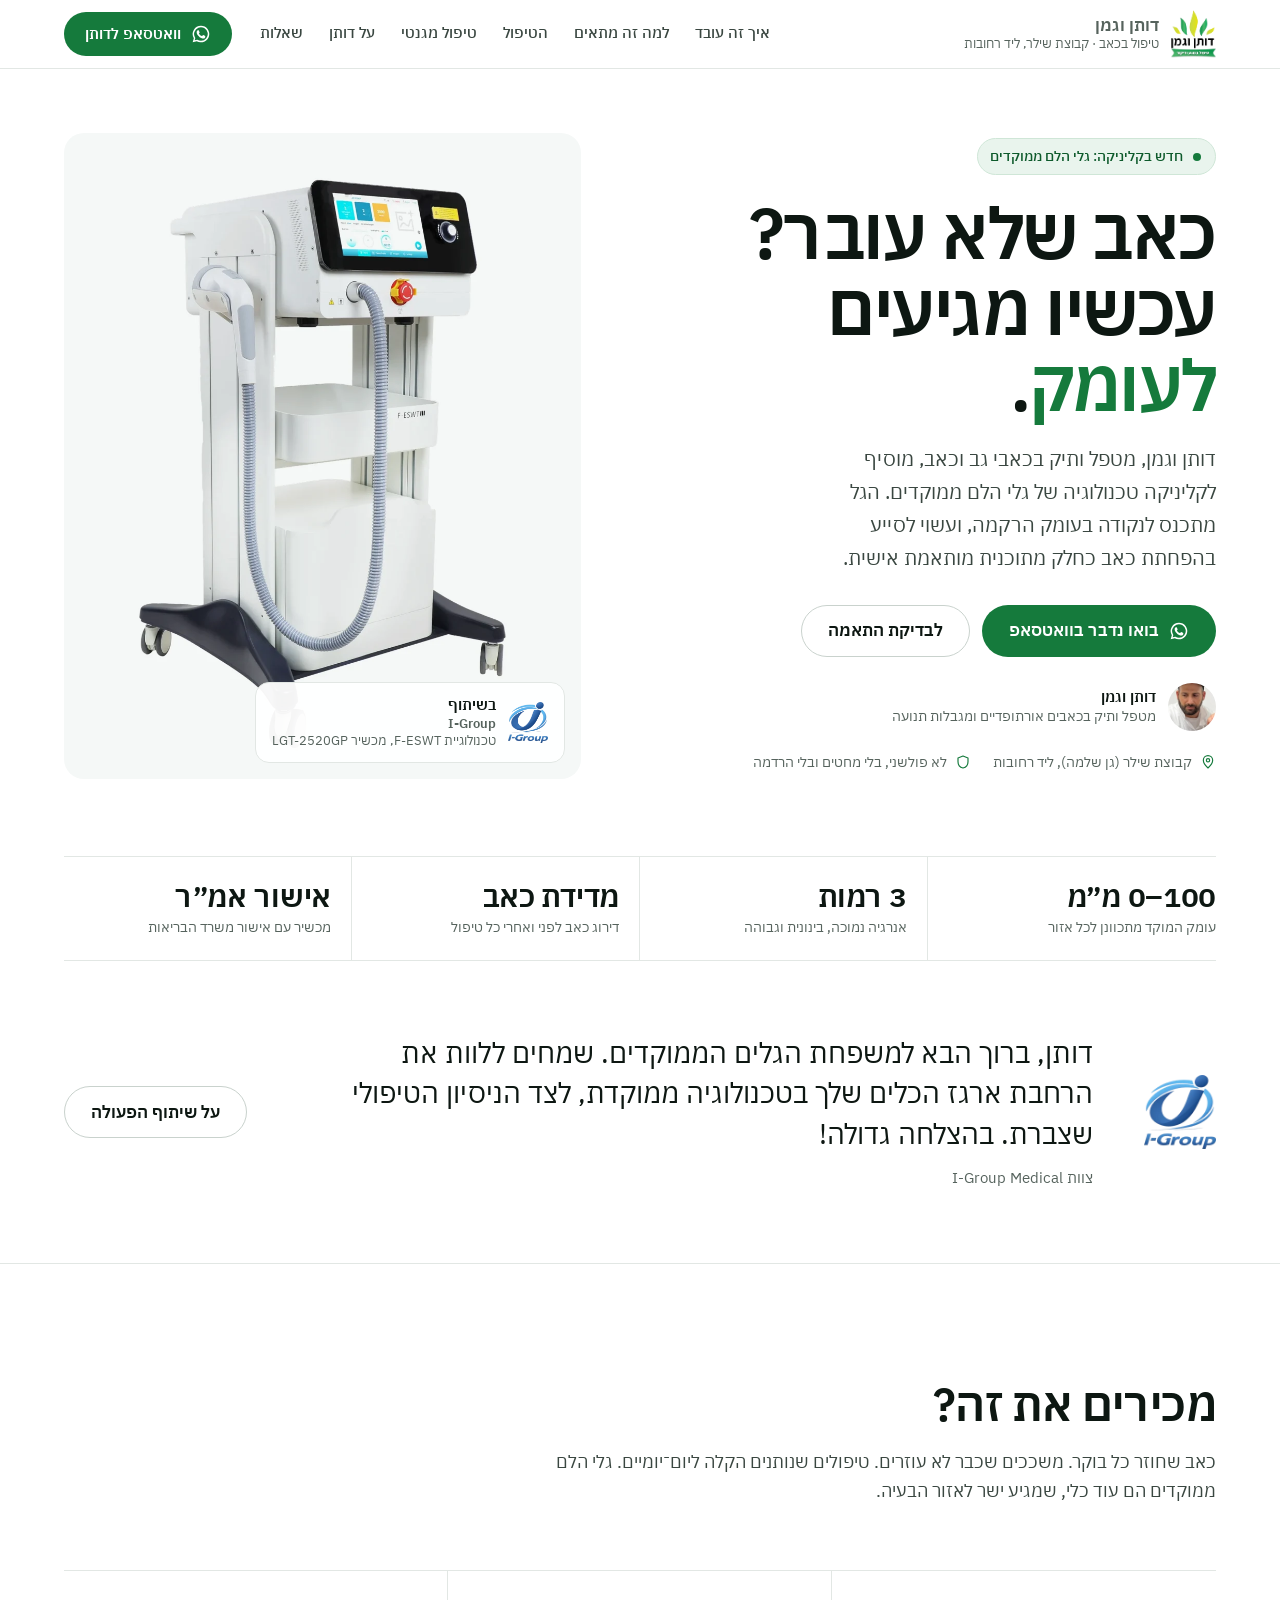
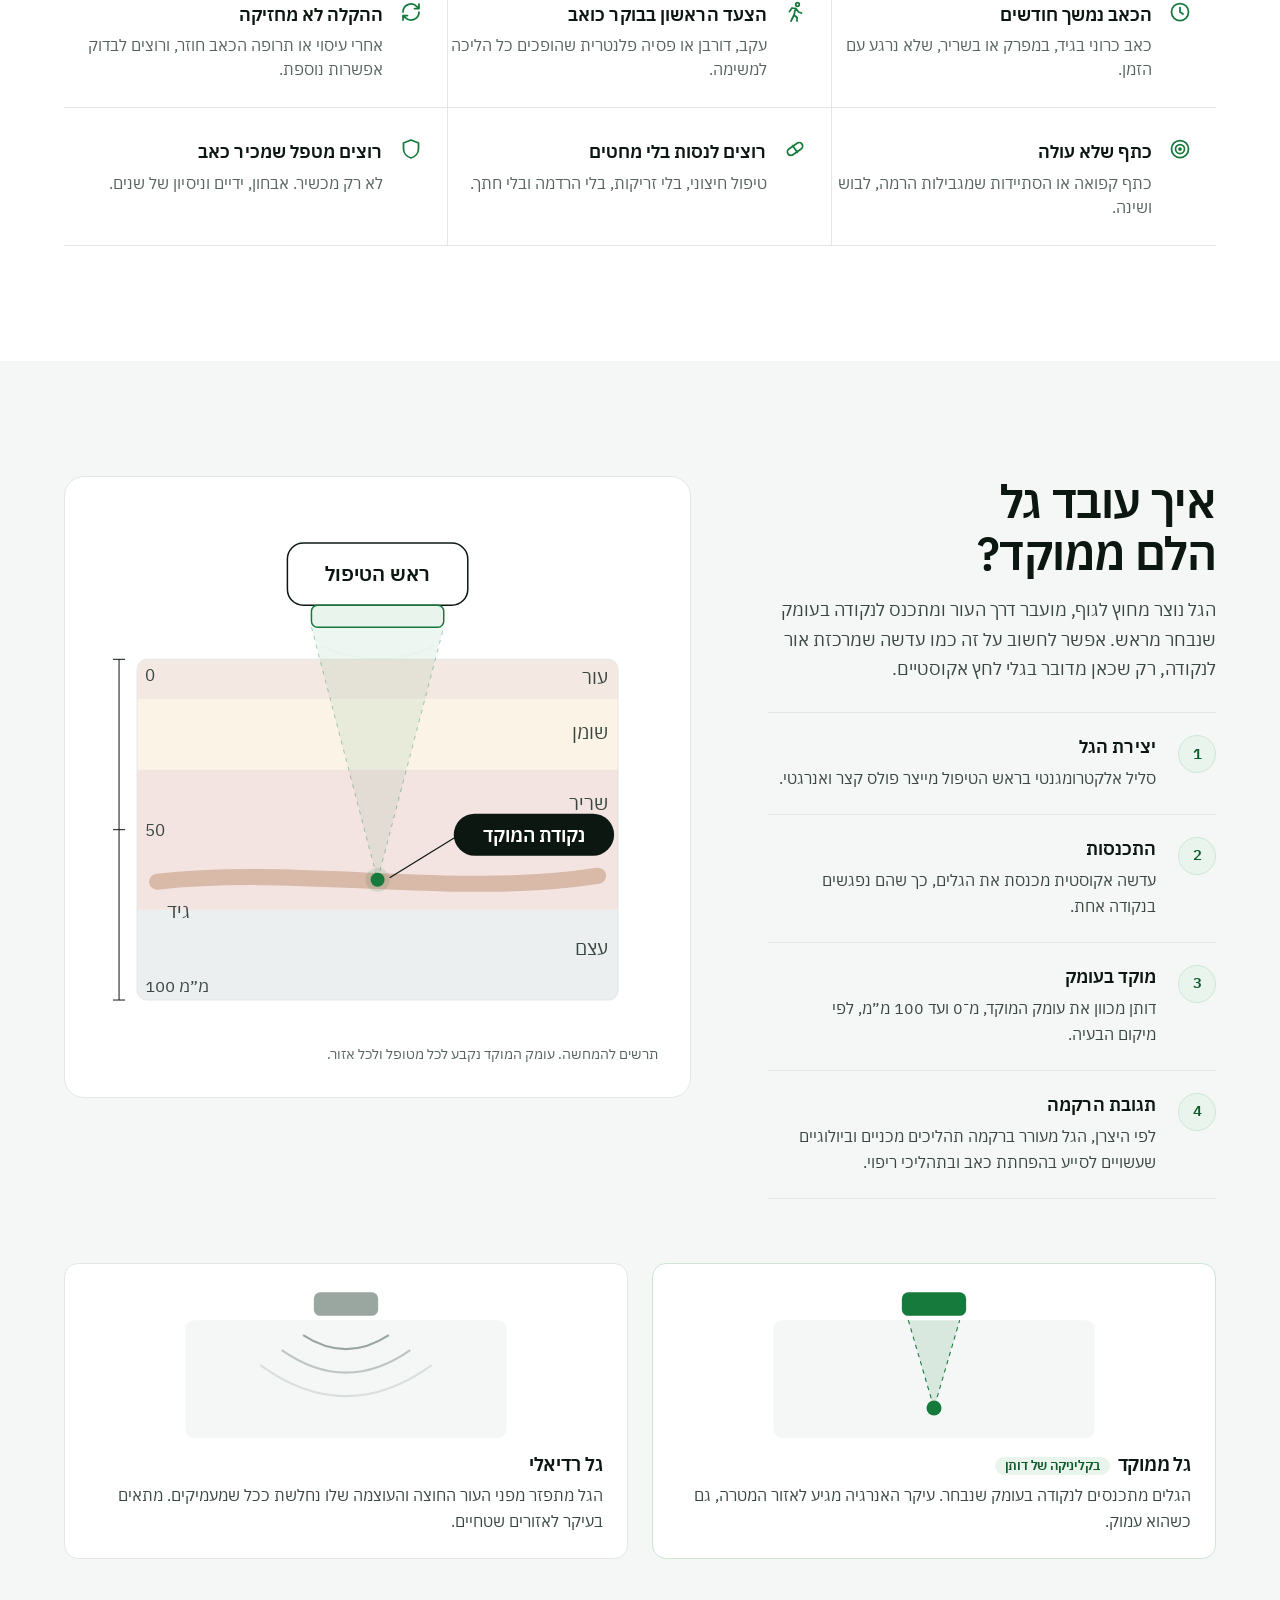
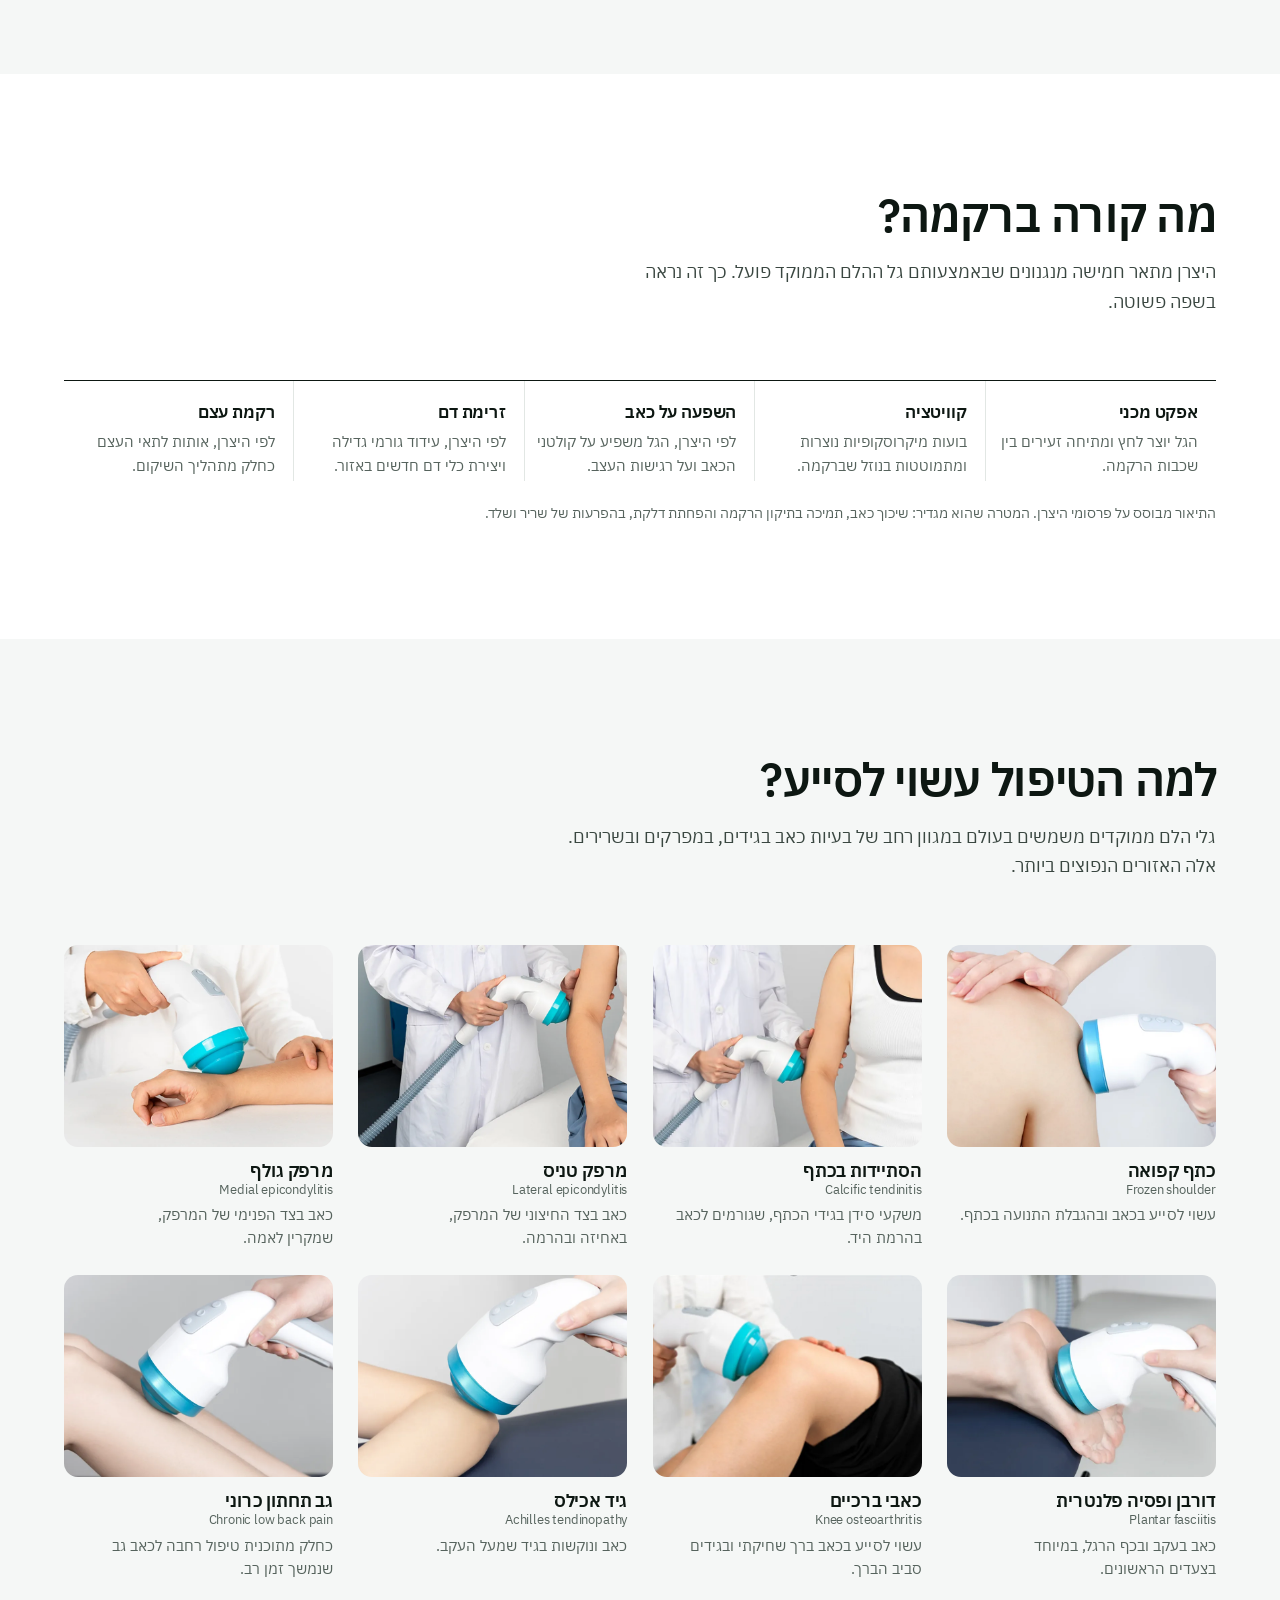
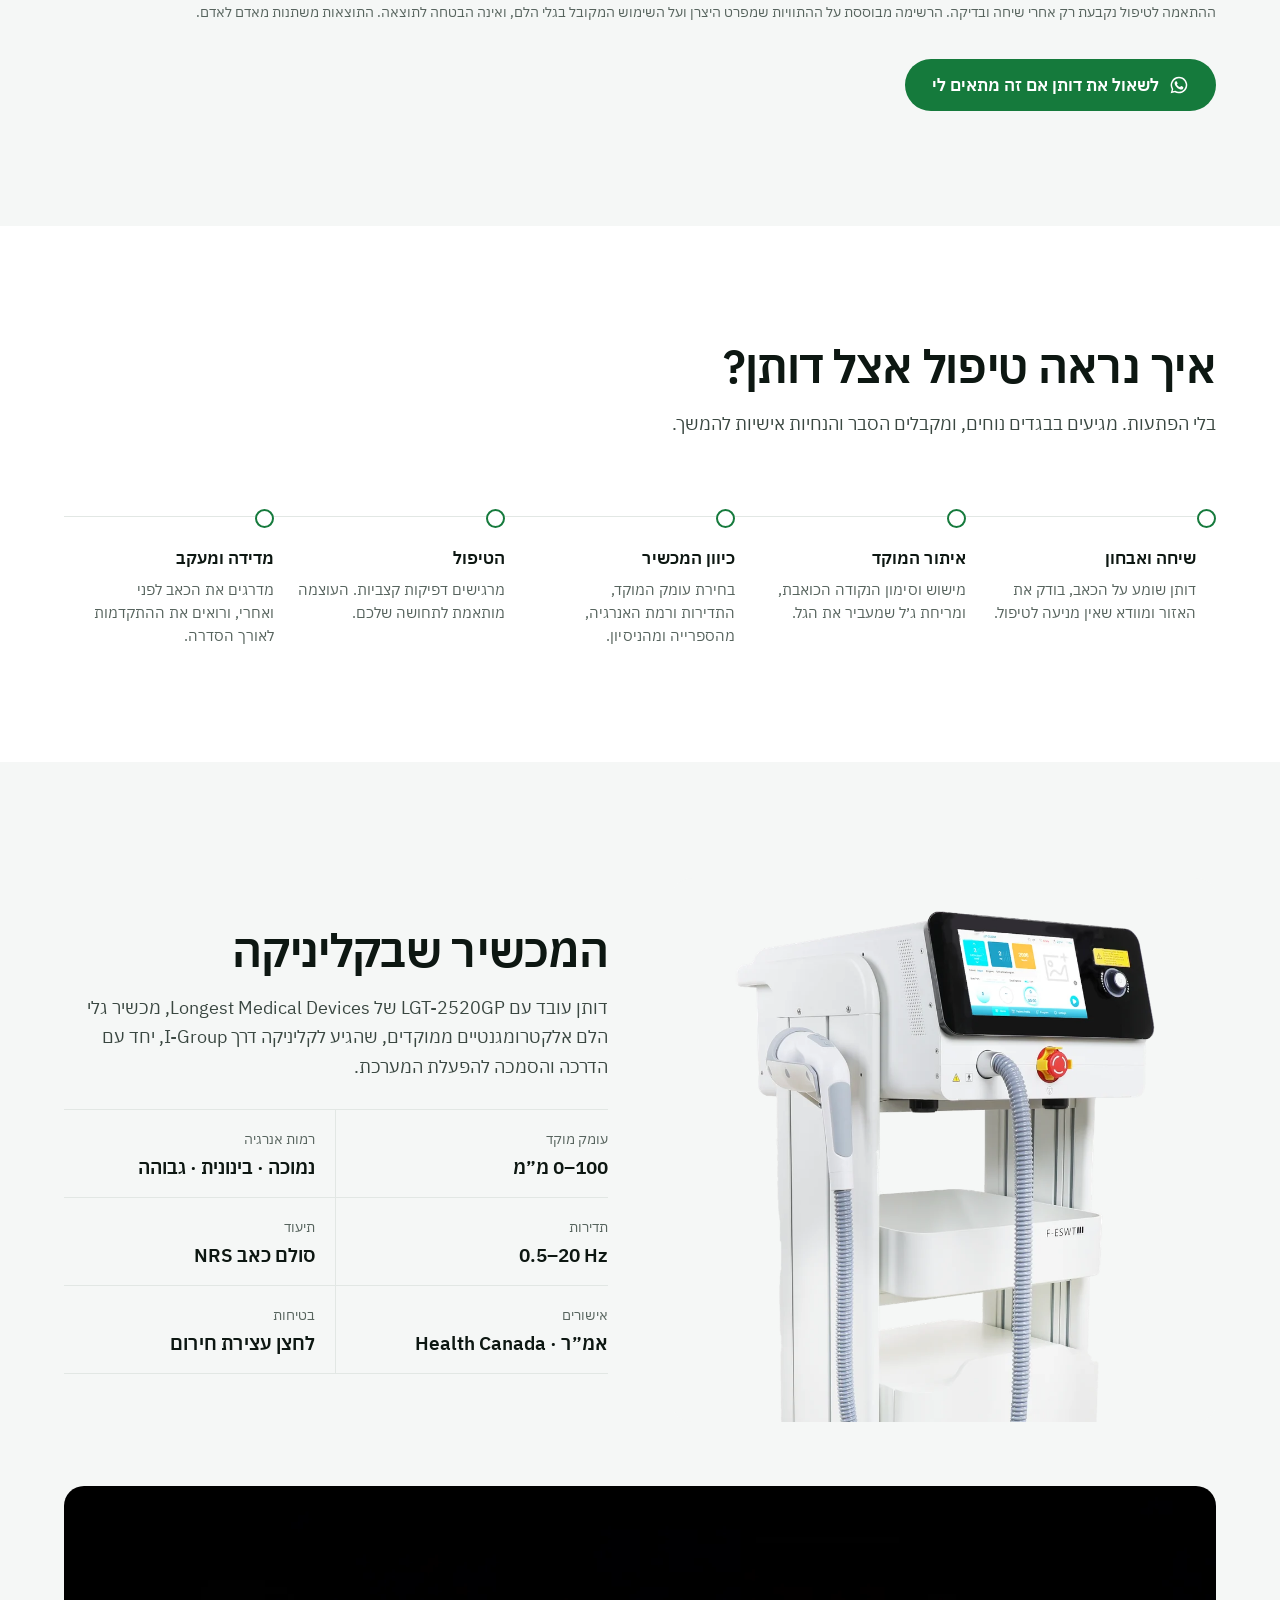
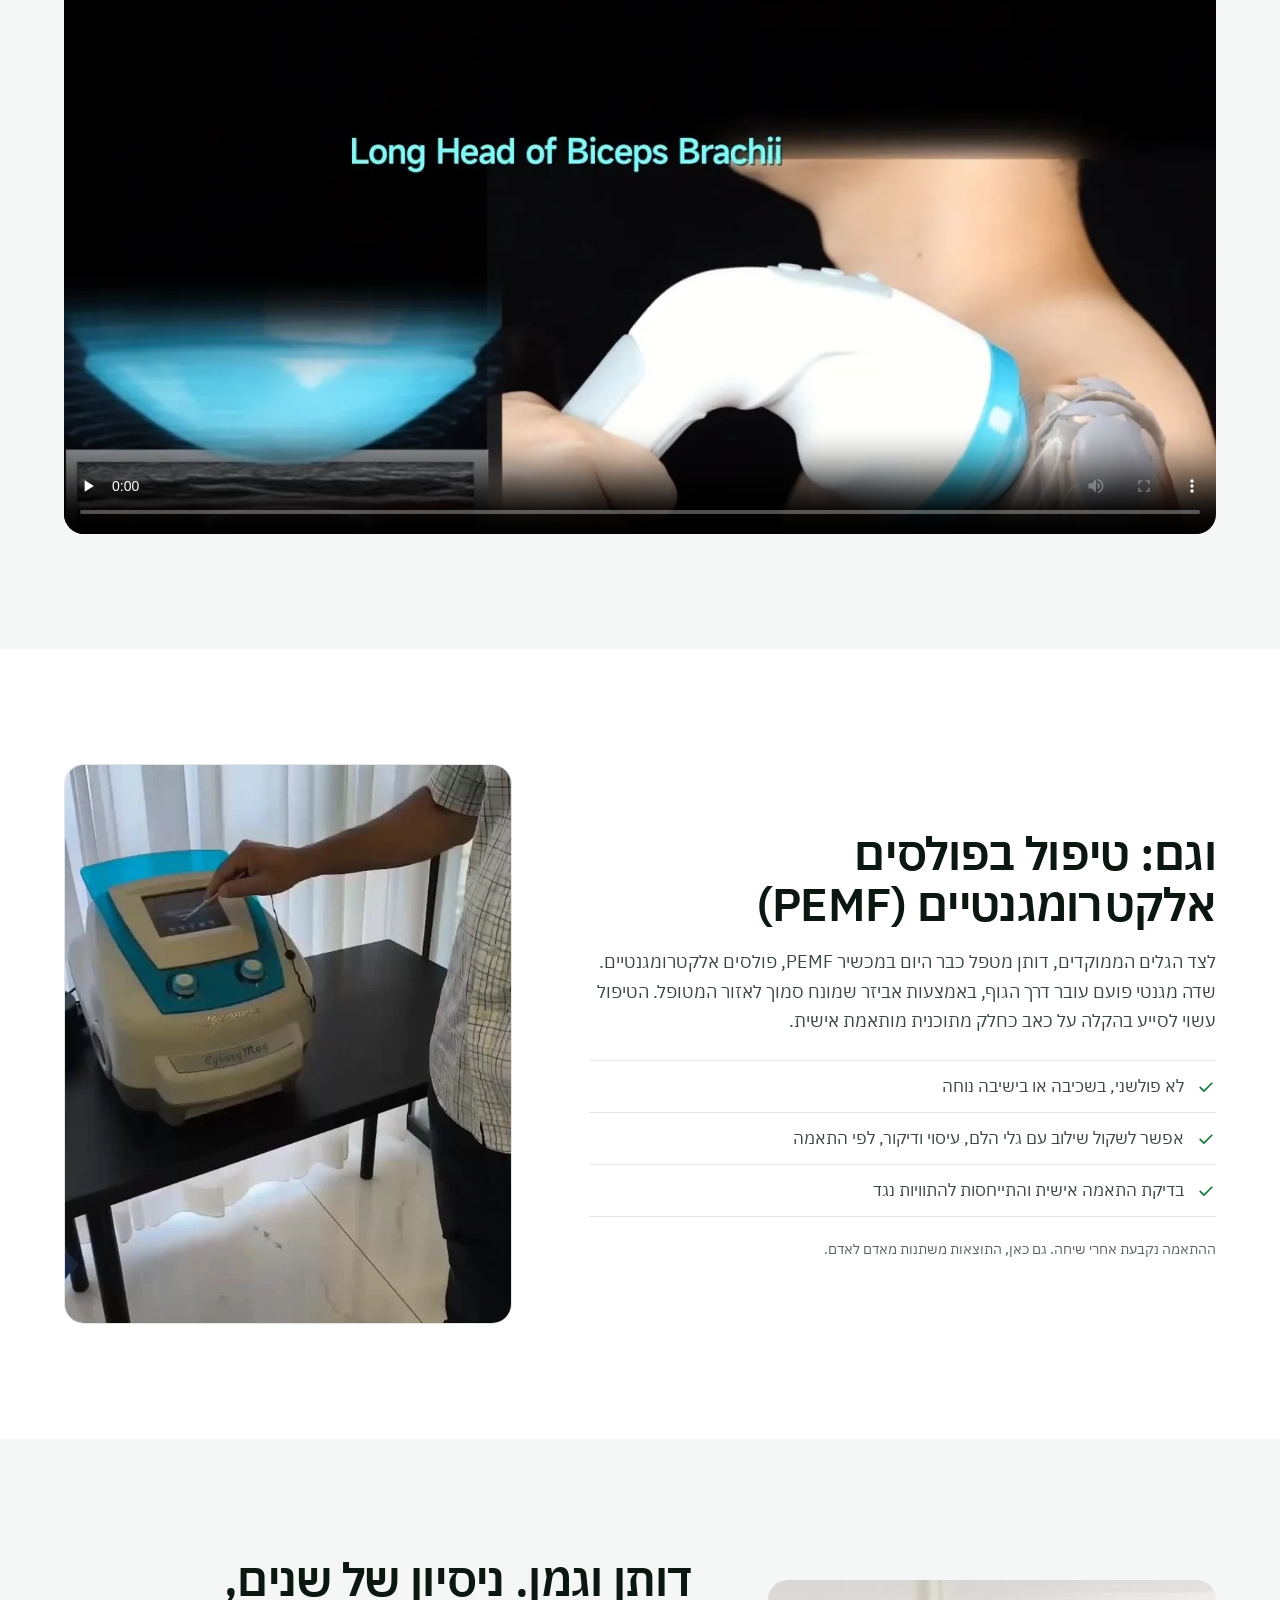
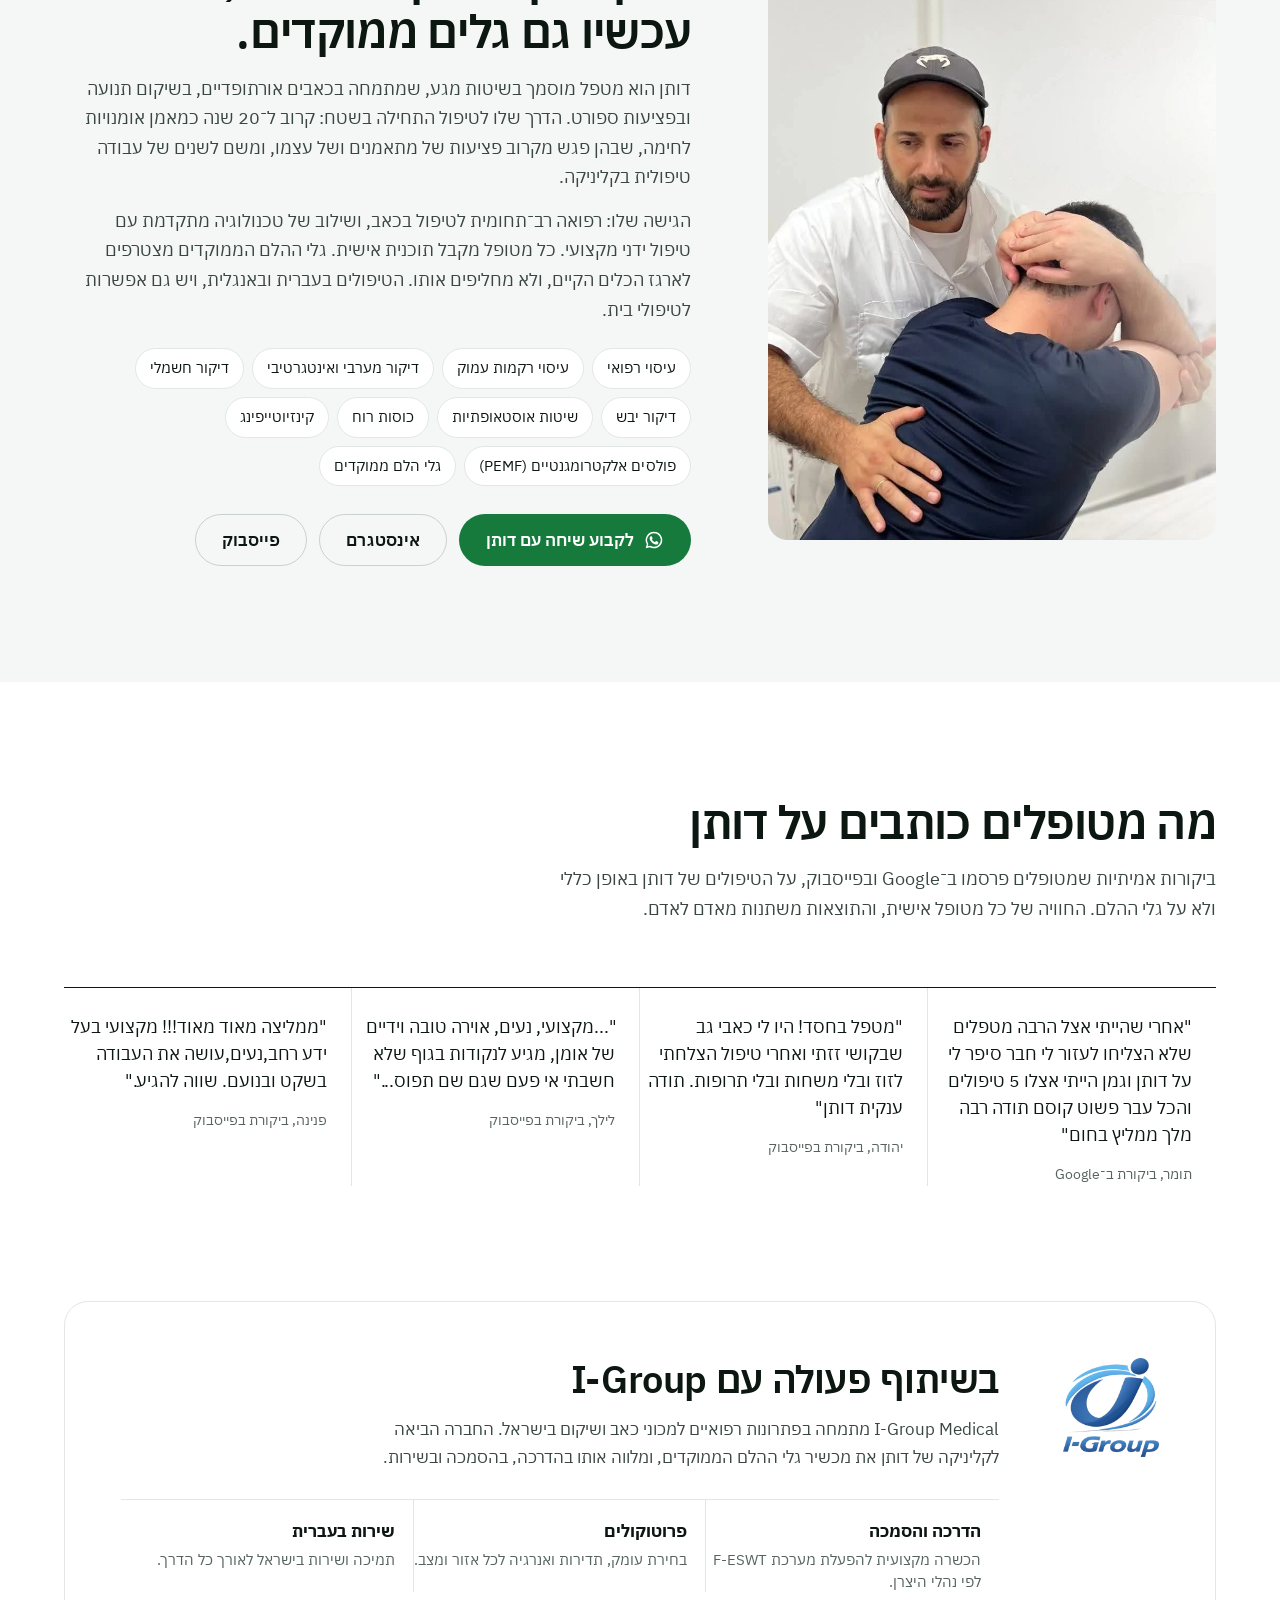
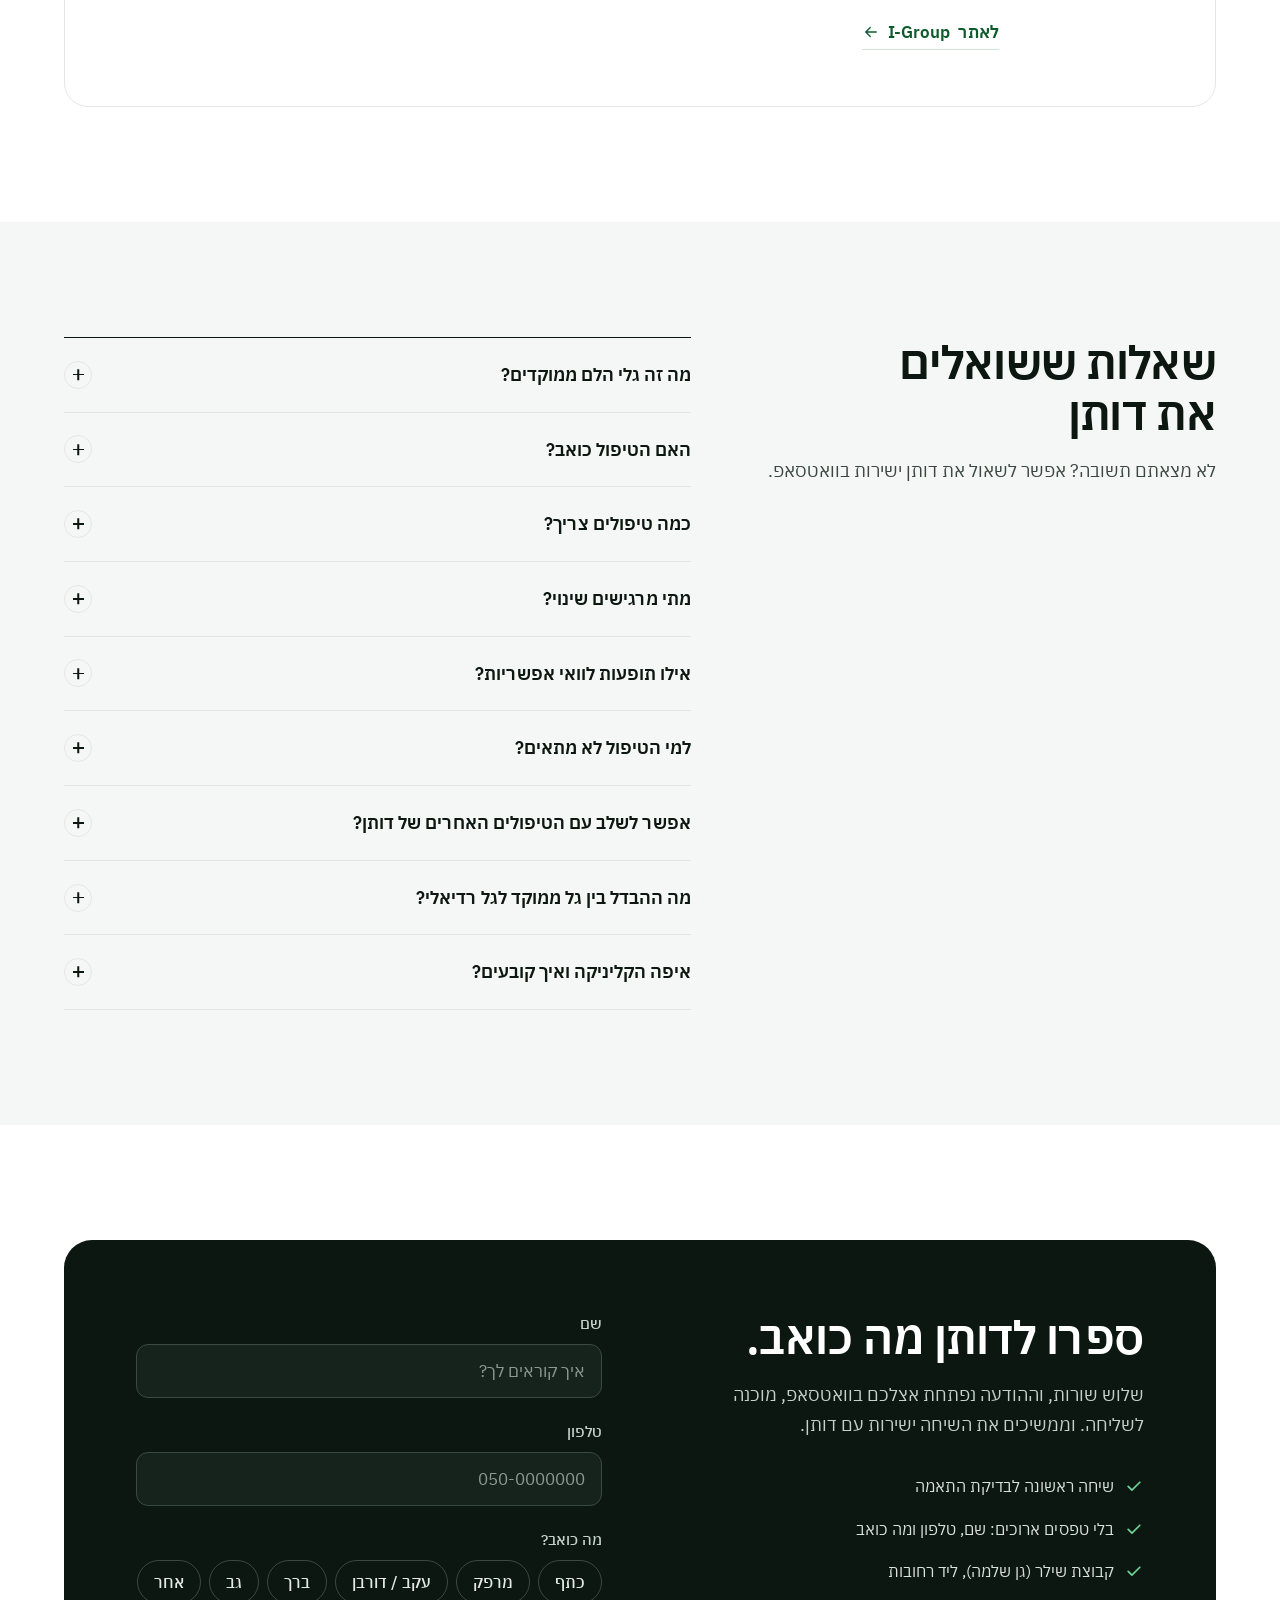
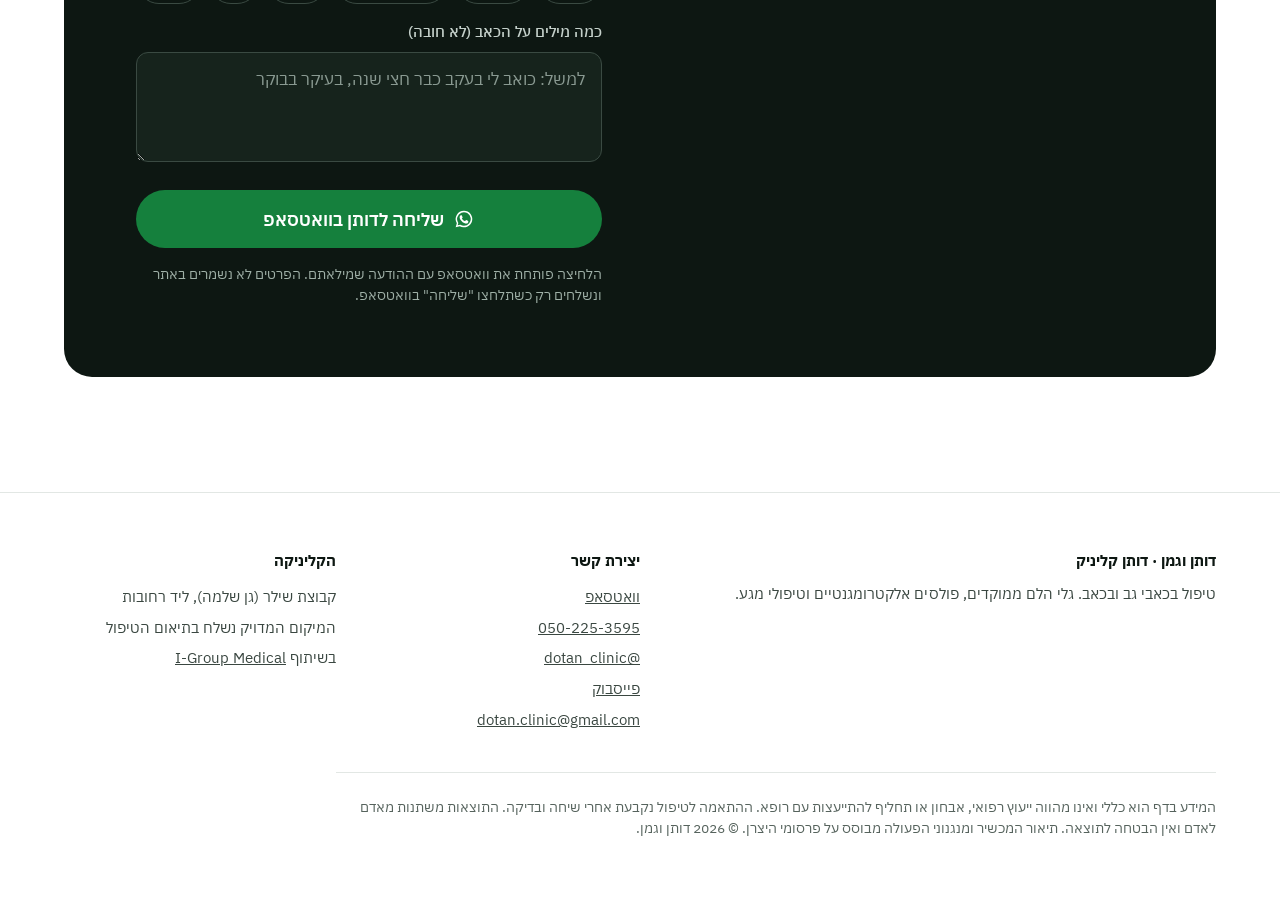
==== commit a709f141: "Harden lead form field limits" ====
--- a/index.html
+++ b/index.html
@@ -424,8 +424,8 @@
         </ul>
       </div>
       <form class="form" id="leadForm" novalidate data-r>
-        <div class="fld"><label for="f-name">שם</label><input id="f-name" name="name" autocomplete="name" required placeholder="איך קוראים לך?" aria-describedby="e-name"><span class="err" id="e-name" role="alert"></span></div>
-        <div class="fld"><label for="f-phone">טלפון</label><input id="f-phone" name="phone" type="tel" inputmode="tel" autocomplete="tel" dir="ltr" style="text-align:right" required placeholder="050-0000000" aria-describedby="e-phone"><span class="err" id="e-phone" role="alert"></span></div>
+        <div class="fld"><label for="f-name">שם</label><input id="f-name" name="name" maxlength="80" autocomplete="name" required placeholder="איך קוראים לך?" aria-describedby="e-name"><span class="err" id="e-name" role="alert"></span></div>
+        <div class="fld"><label for="f-phone">טלפון</label><input id="f-phone" name="phone" maxlength="22" type="tel" inputmode="tel" autocomplete="tel" dir="ltr" style="text-align:right" required placeholder="050-0000000" aria-describedby="e-phone"><span class="err" id="e-phone" role="alert"></span></div>
         <fieldset class="fld"><legend>מה כואב?</legend>
           <div class="chips">
             <label><input type="checkbox" name="pain" value="כתף"><span>כתף</span></label>
@@ -436,7 +436,7 @@
             <label><input type="checkbox" name="pain" value="אחר"><span>אחר</span></label>
           </div>
         </fieldset>
-        <div class="fld"><label for="f-note">כמה מילים על הכאב (לא חובה)</label><textarea id="f-note" name="note" rows="3" placeholder="למשל: כואב לי בעקב כבר חצי שנה, בעיקר בבוקר"></textarea></div>
+        <div class="fld"><label for="f-note">כמה מילים על הכאב (לא חובה)</label><textarea id="f-note" name="note" maxlength="400" rows="3" placeholder="למשל: כואב לי בעקב כבר חצי שנה, בעיקר בבוקר"></textarea></div>
         <button class="btn btn-wa" type="submit"><svg aria-hidden="true"><use href="#i-wa"/></svg>שליחה לדותן בוואטסאפ</button>
         <p class="fine">הלחיצה פותחת את וואטסאפ עם ההודעה שמילאתם. הפרטים לא נשמרים באתר ונשלחים רק כשתלחצו "שליחה" בוואטסאפ.</p>
       </form>
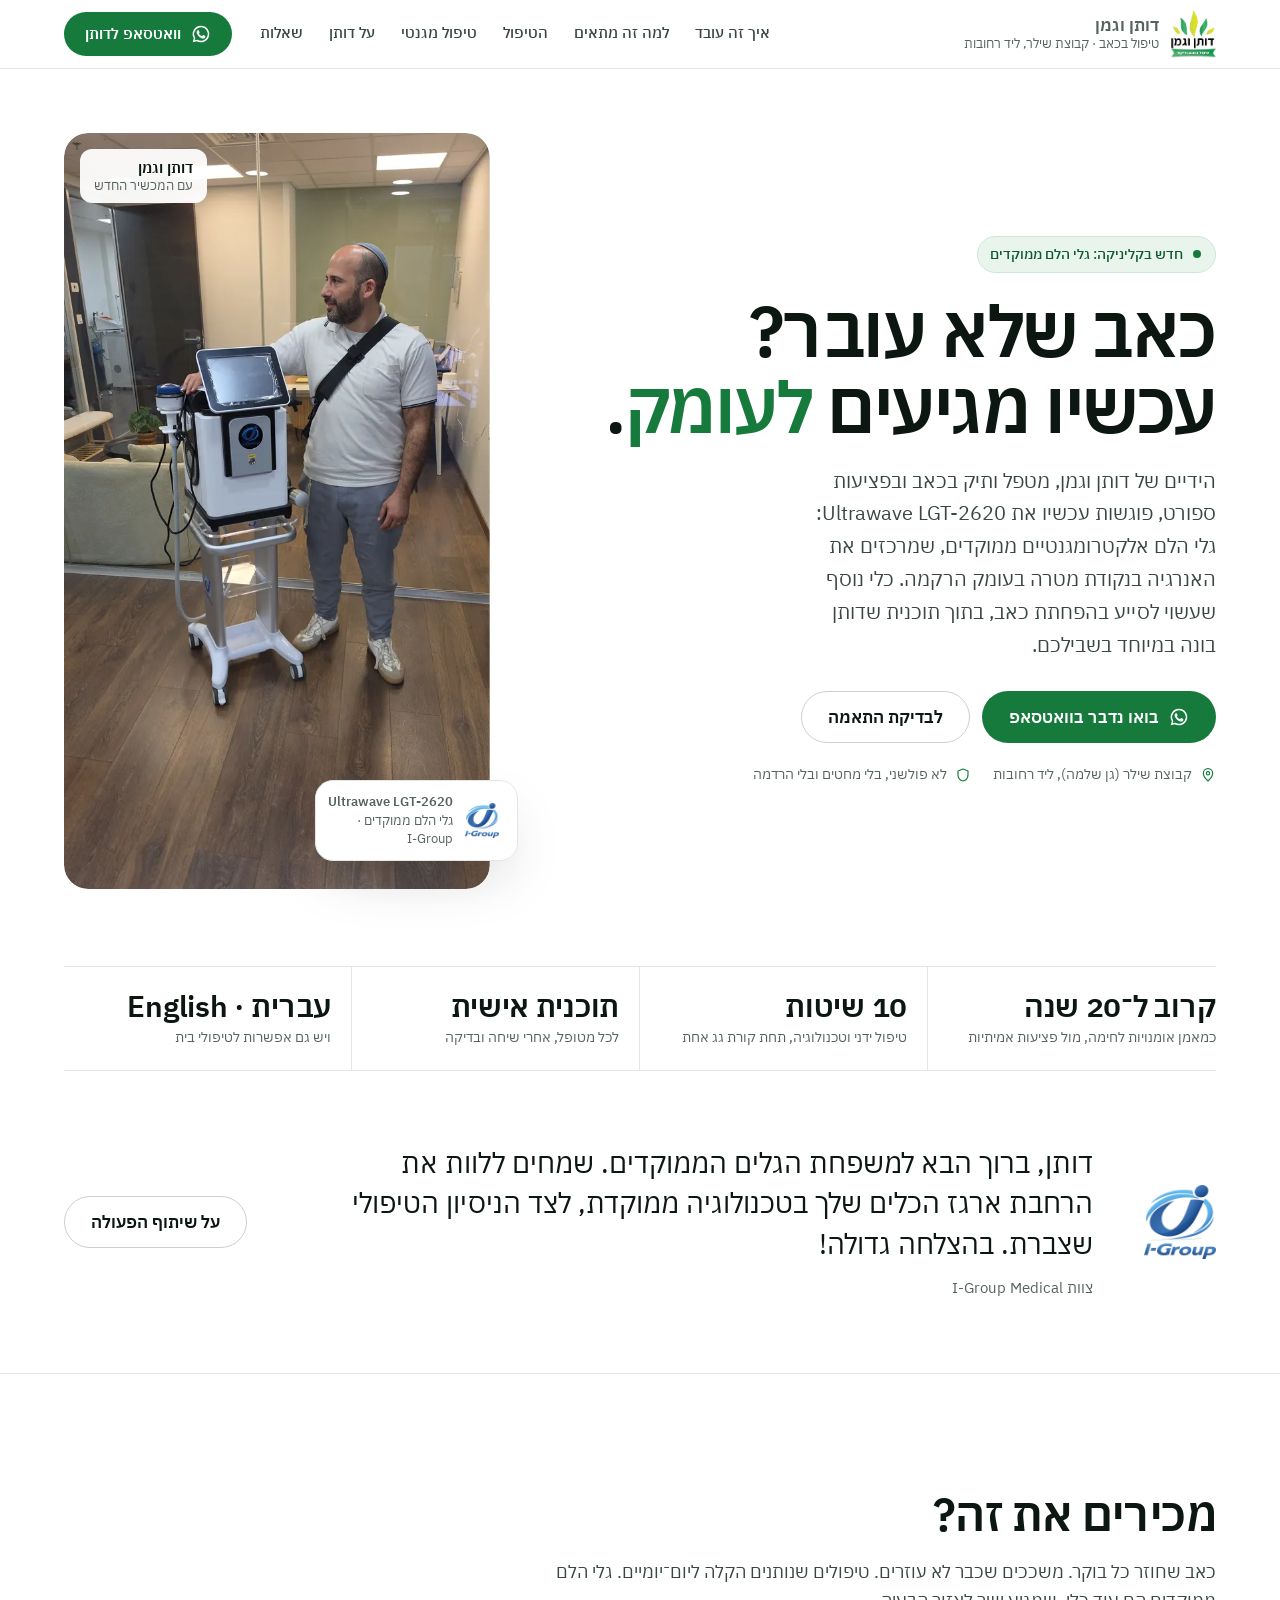
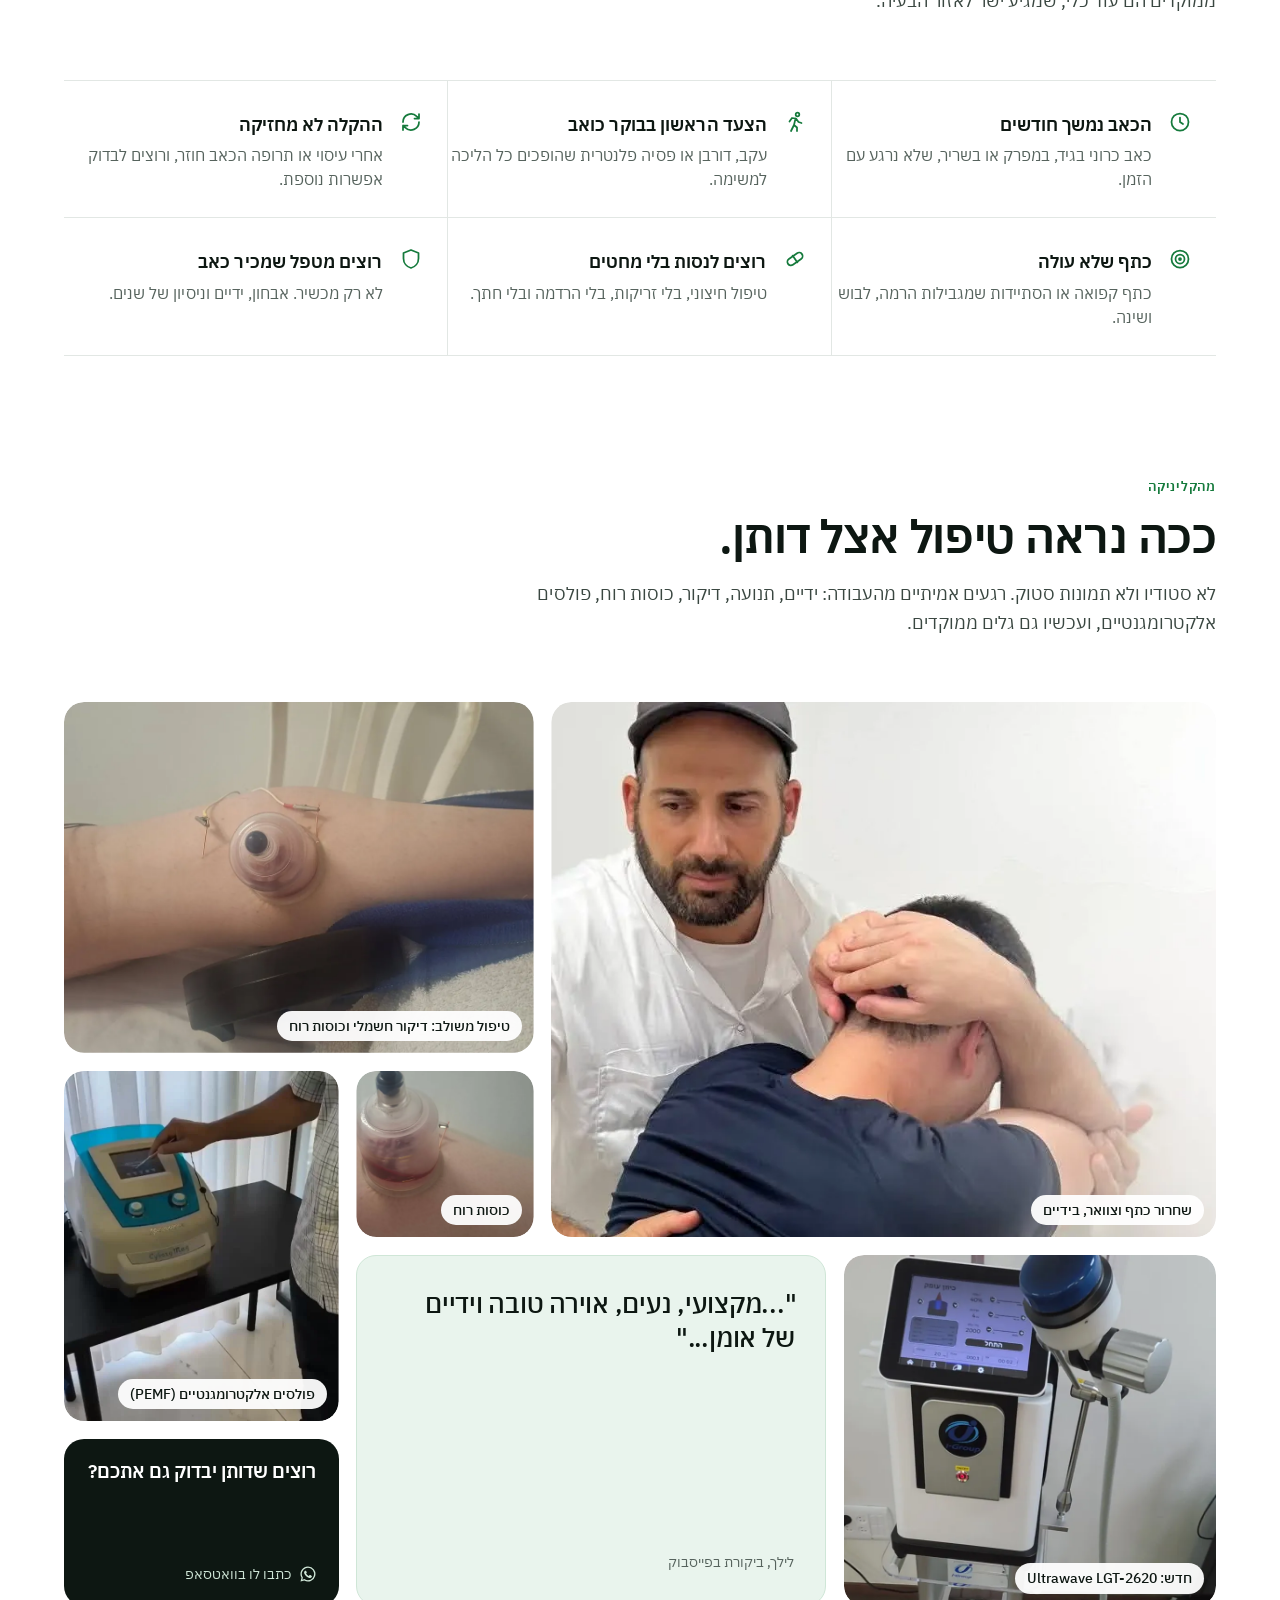
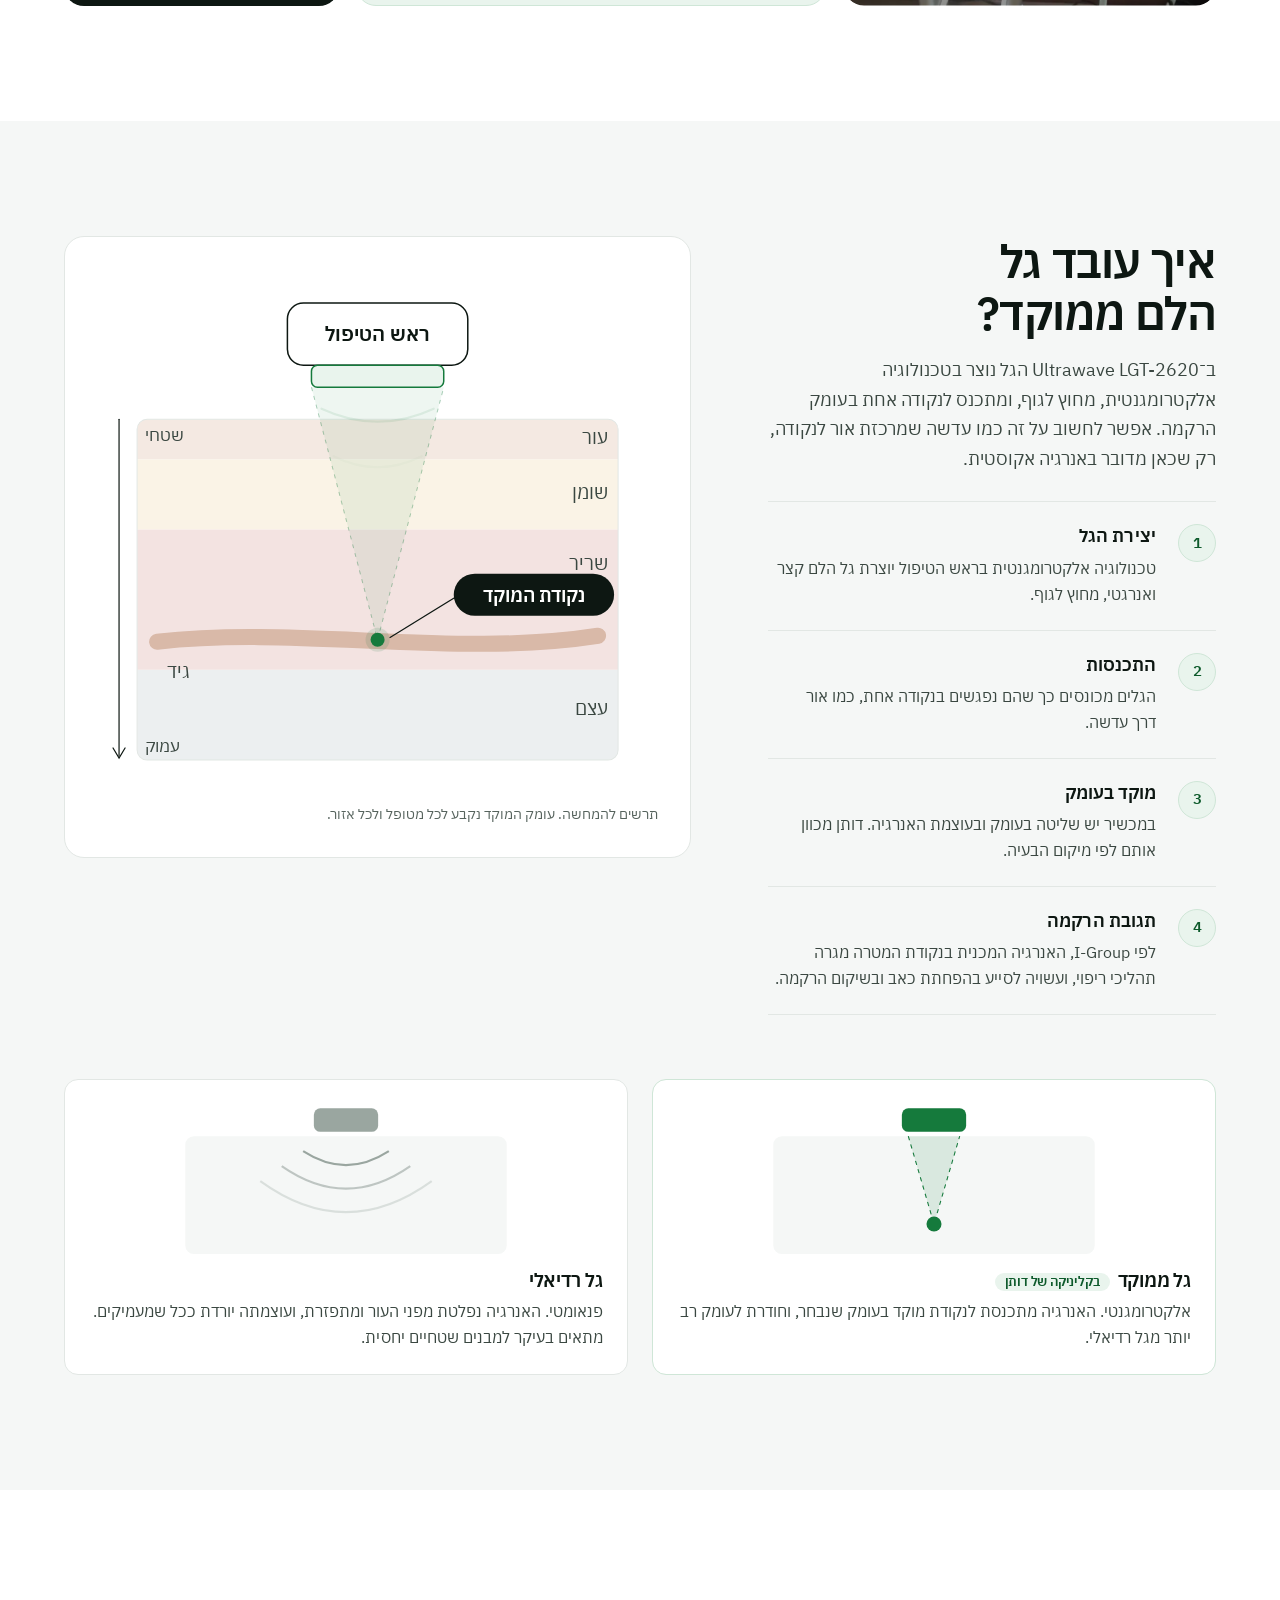
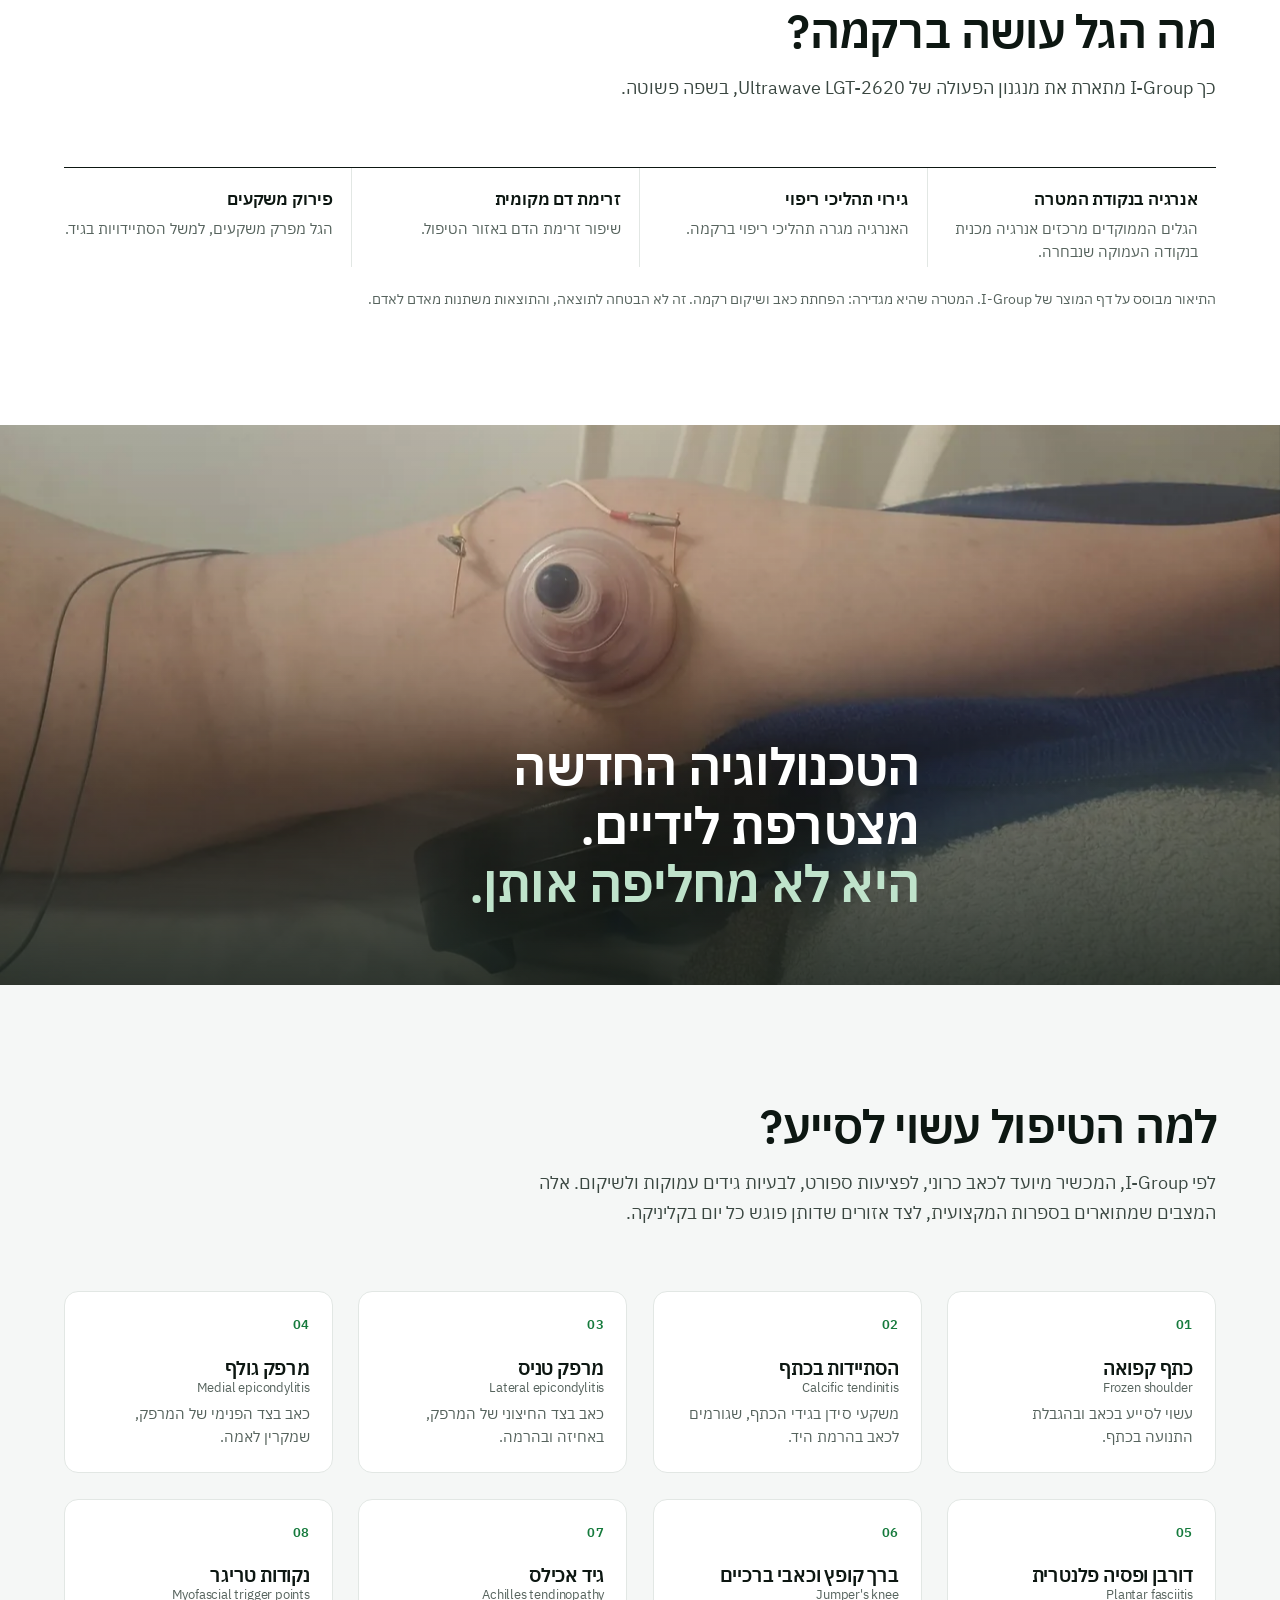
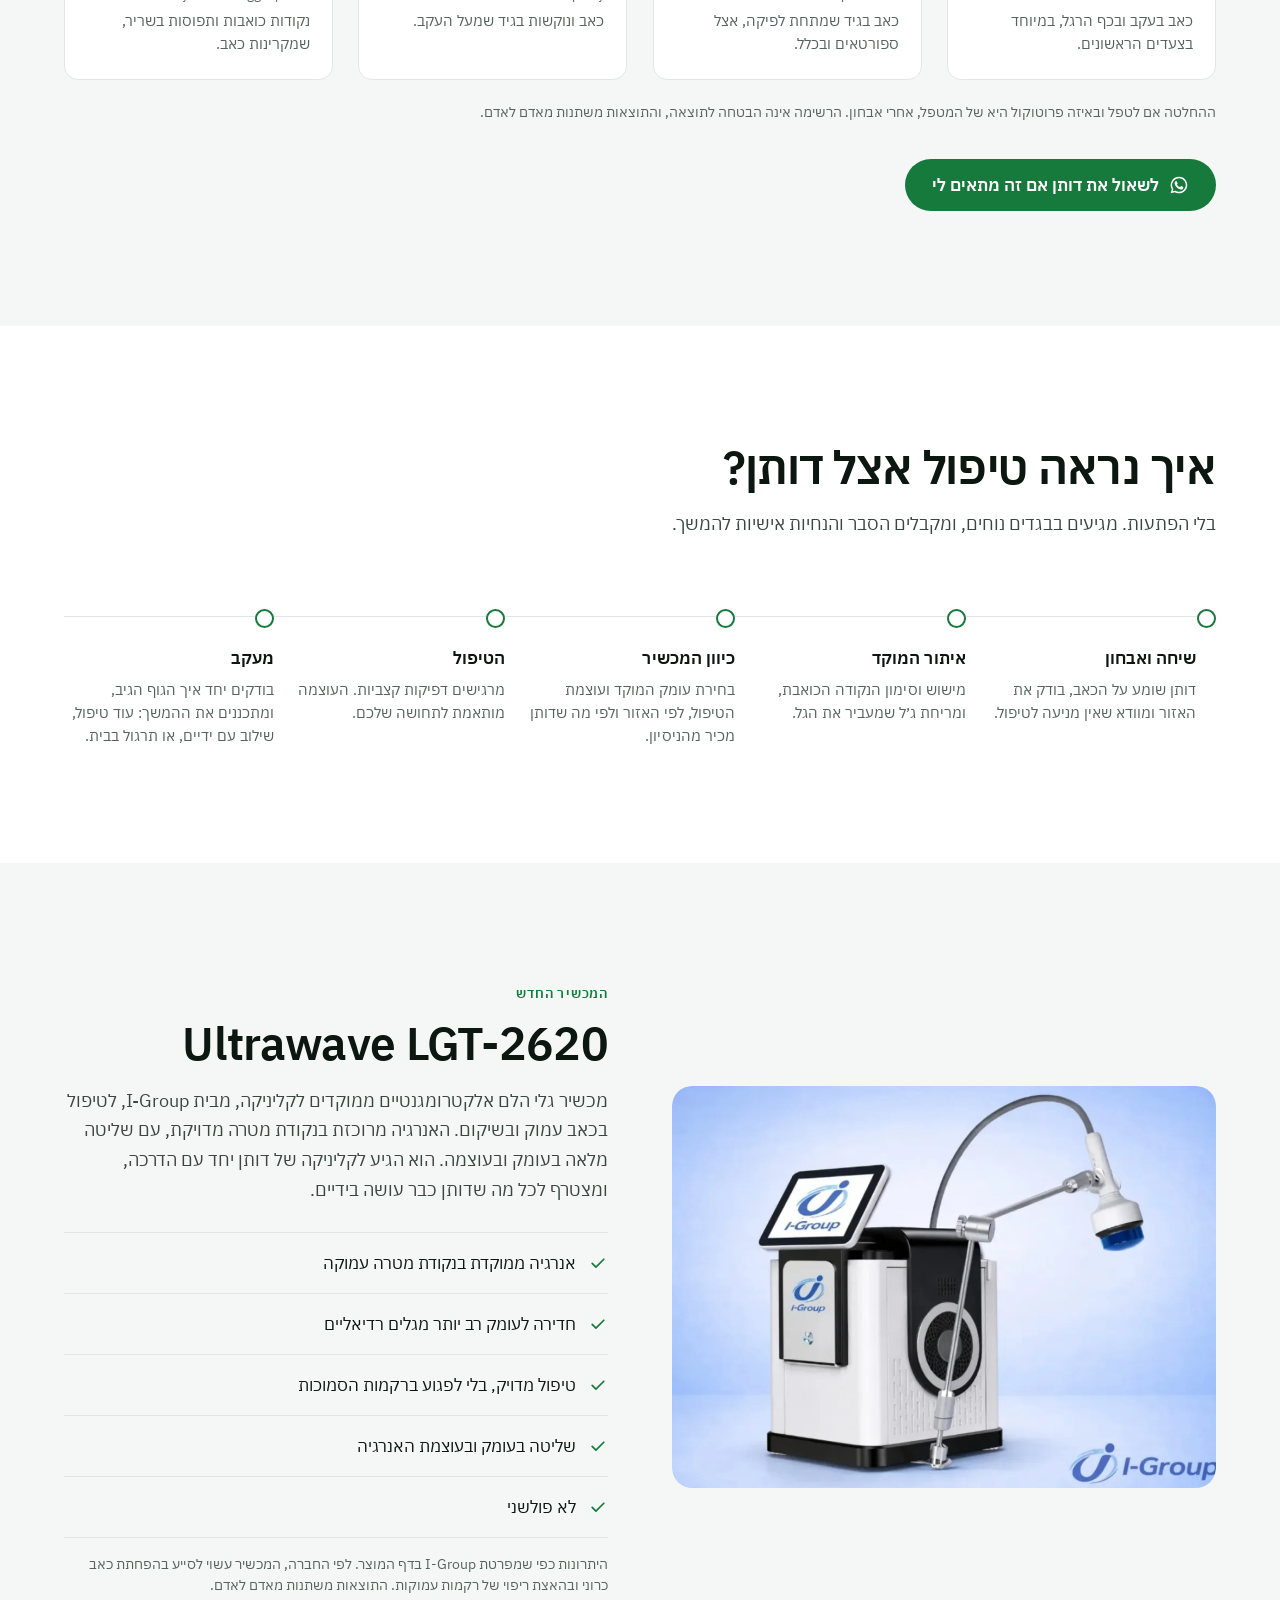
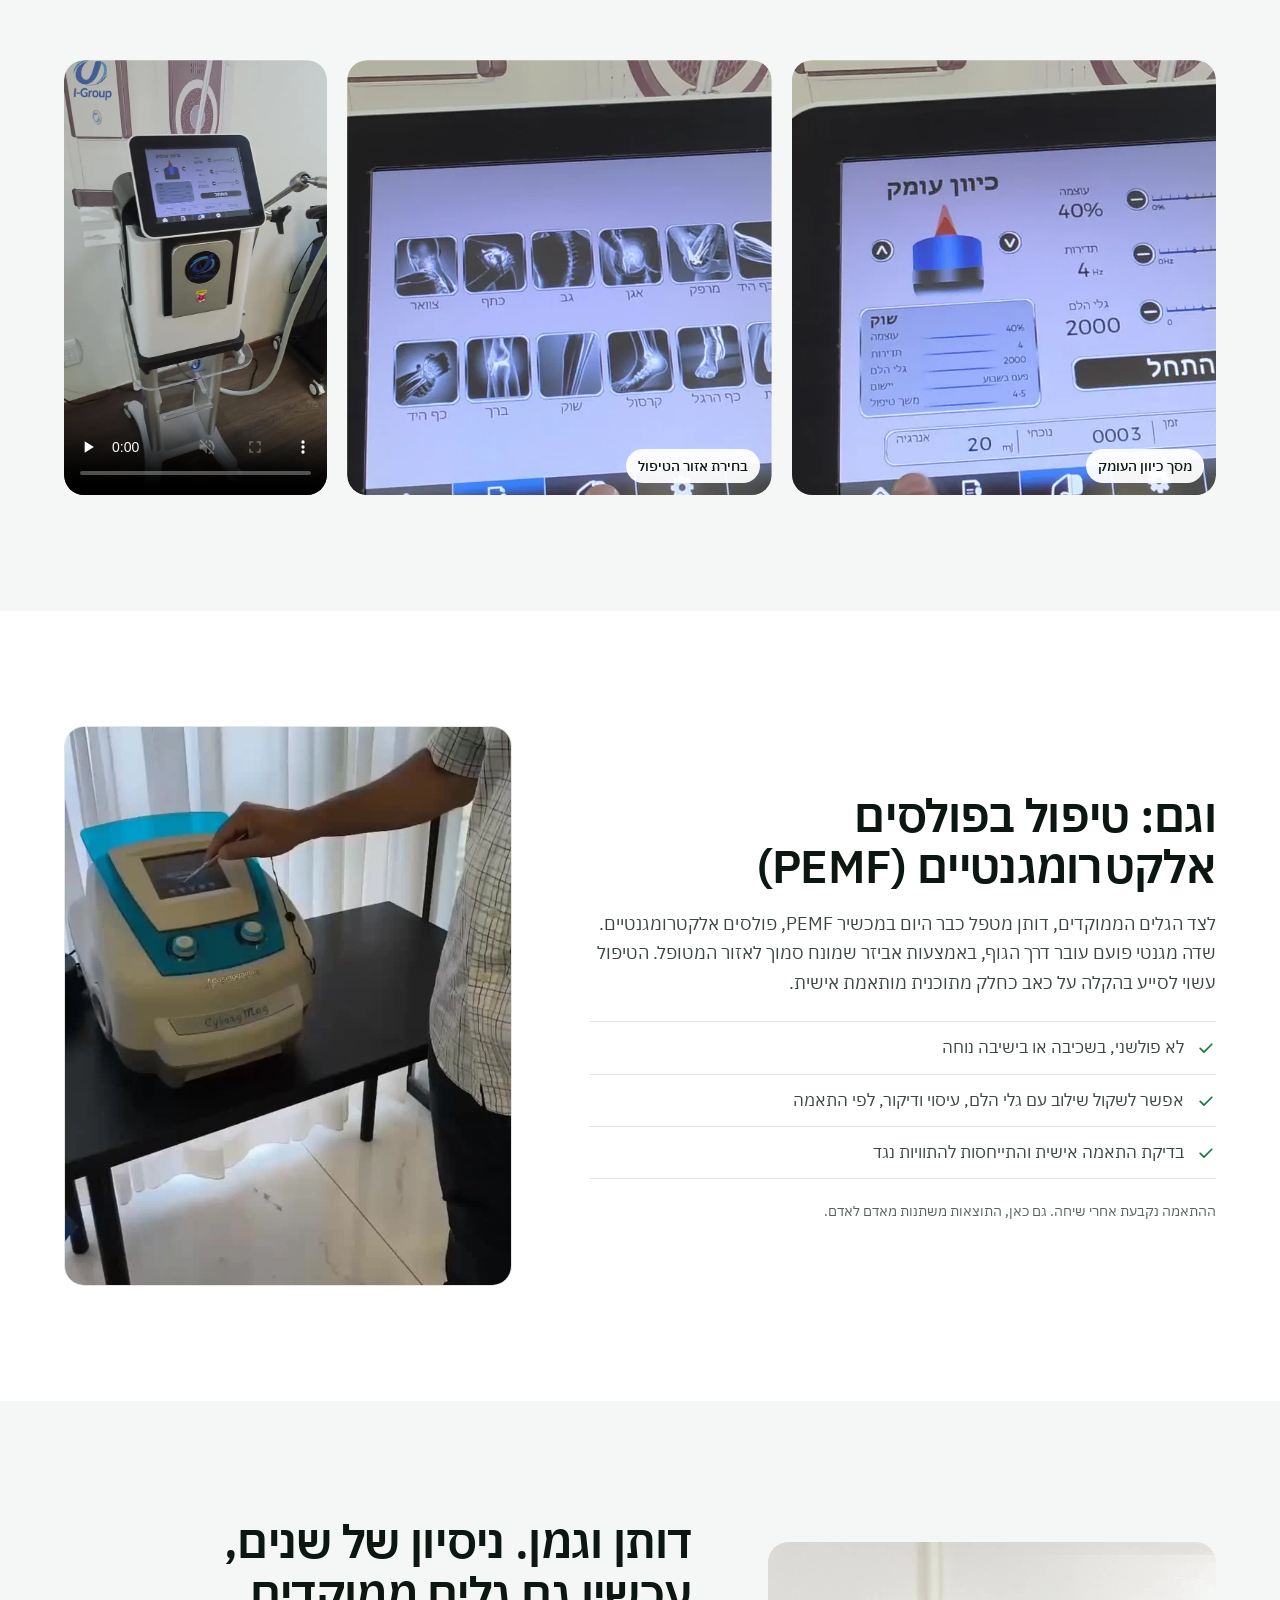
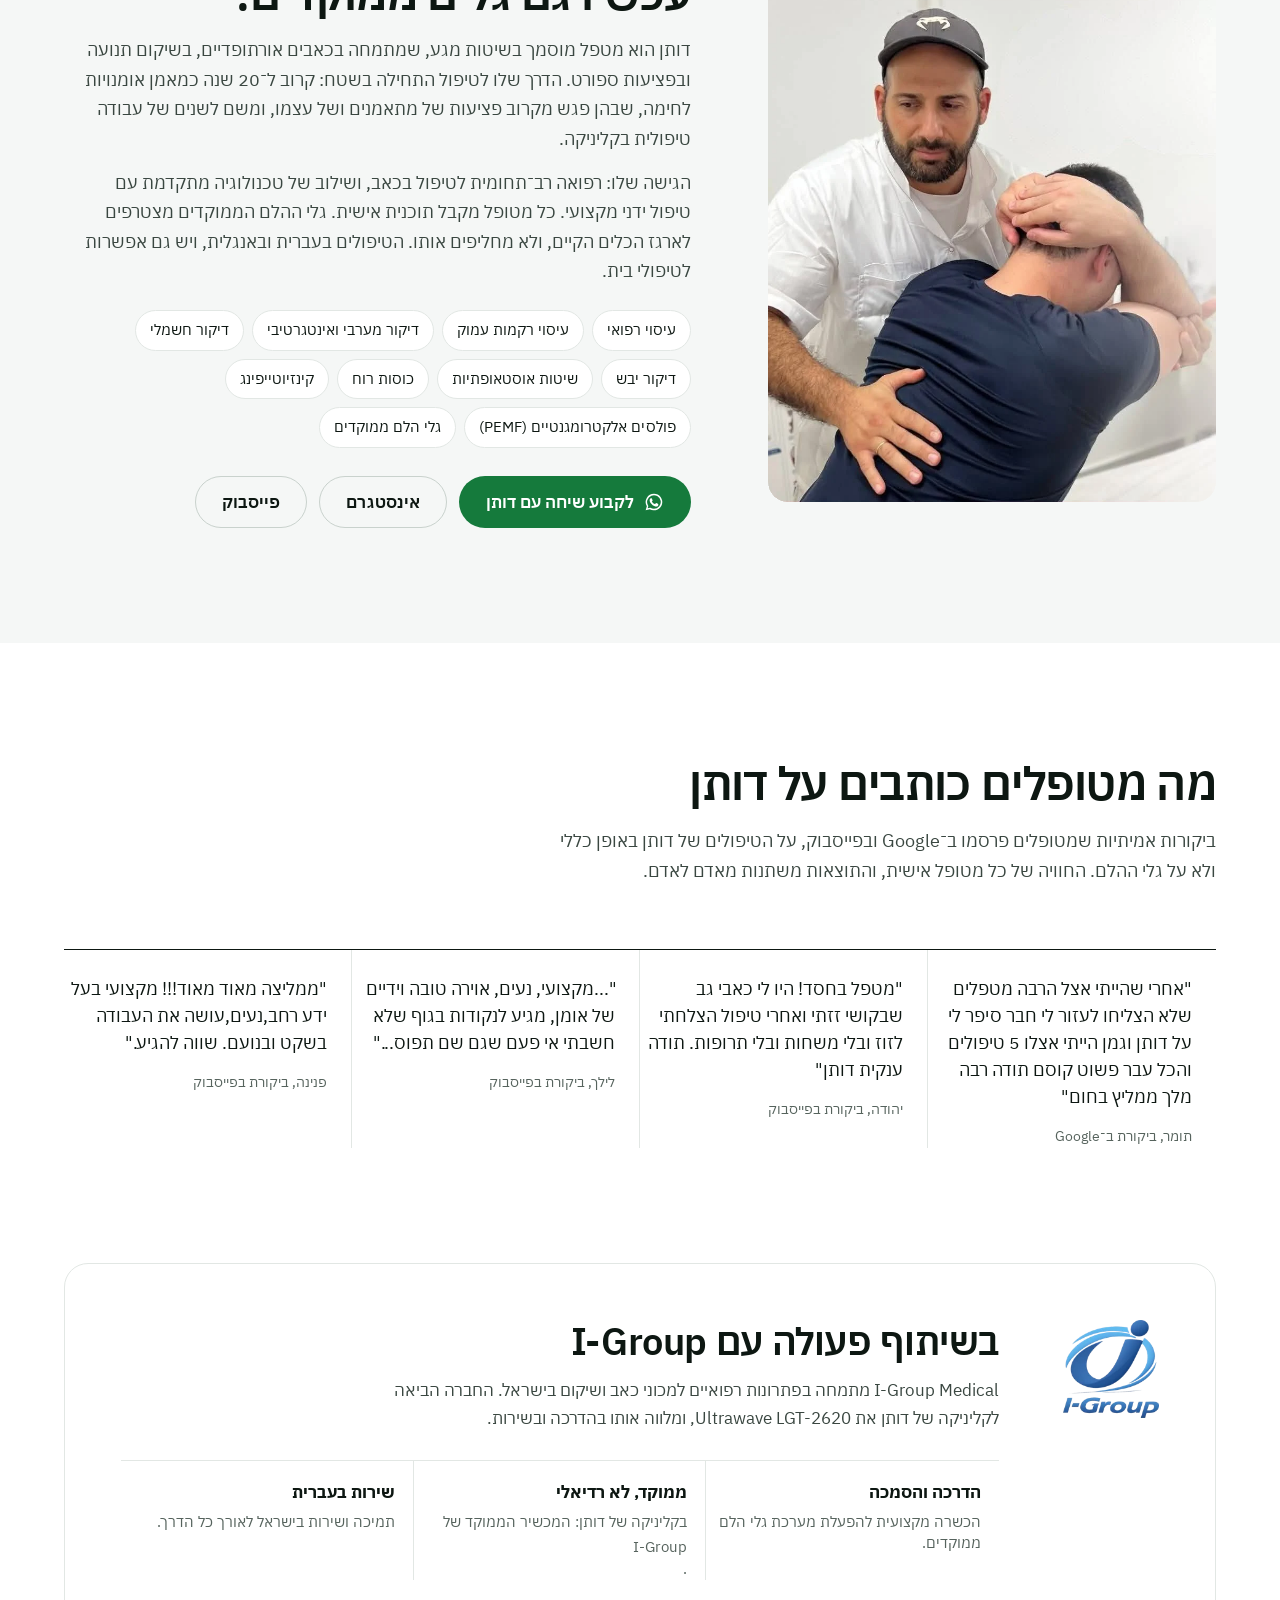
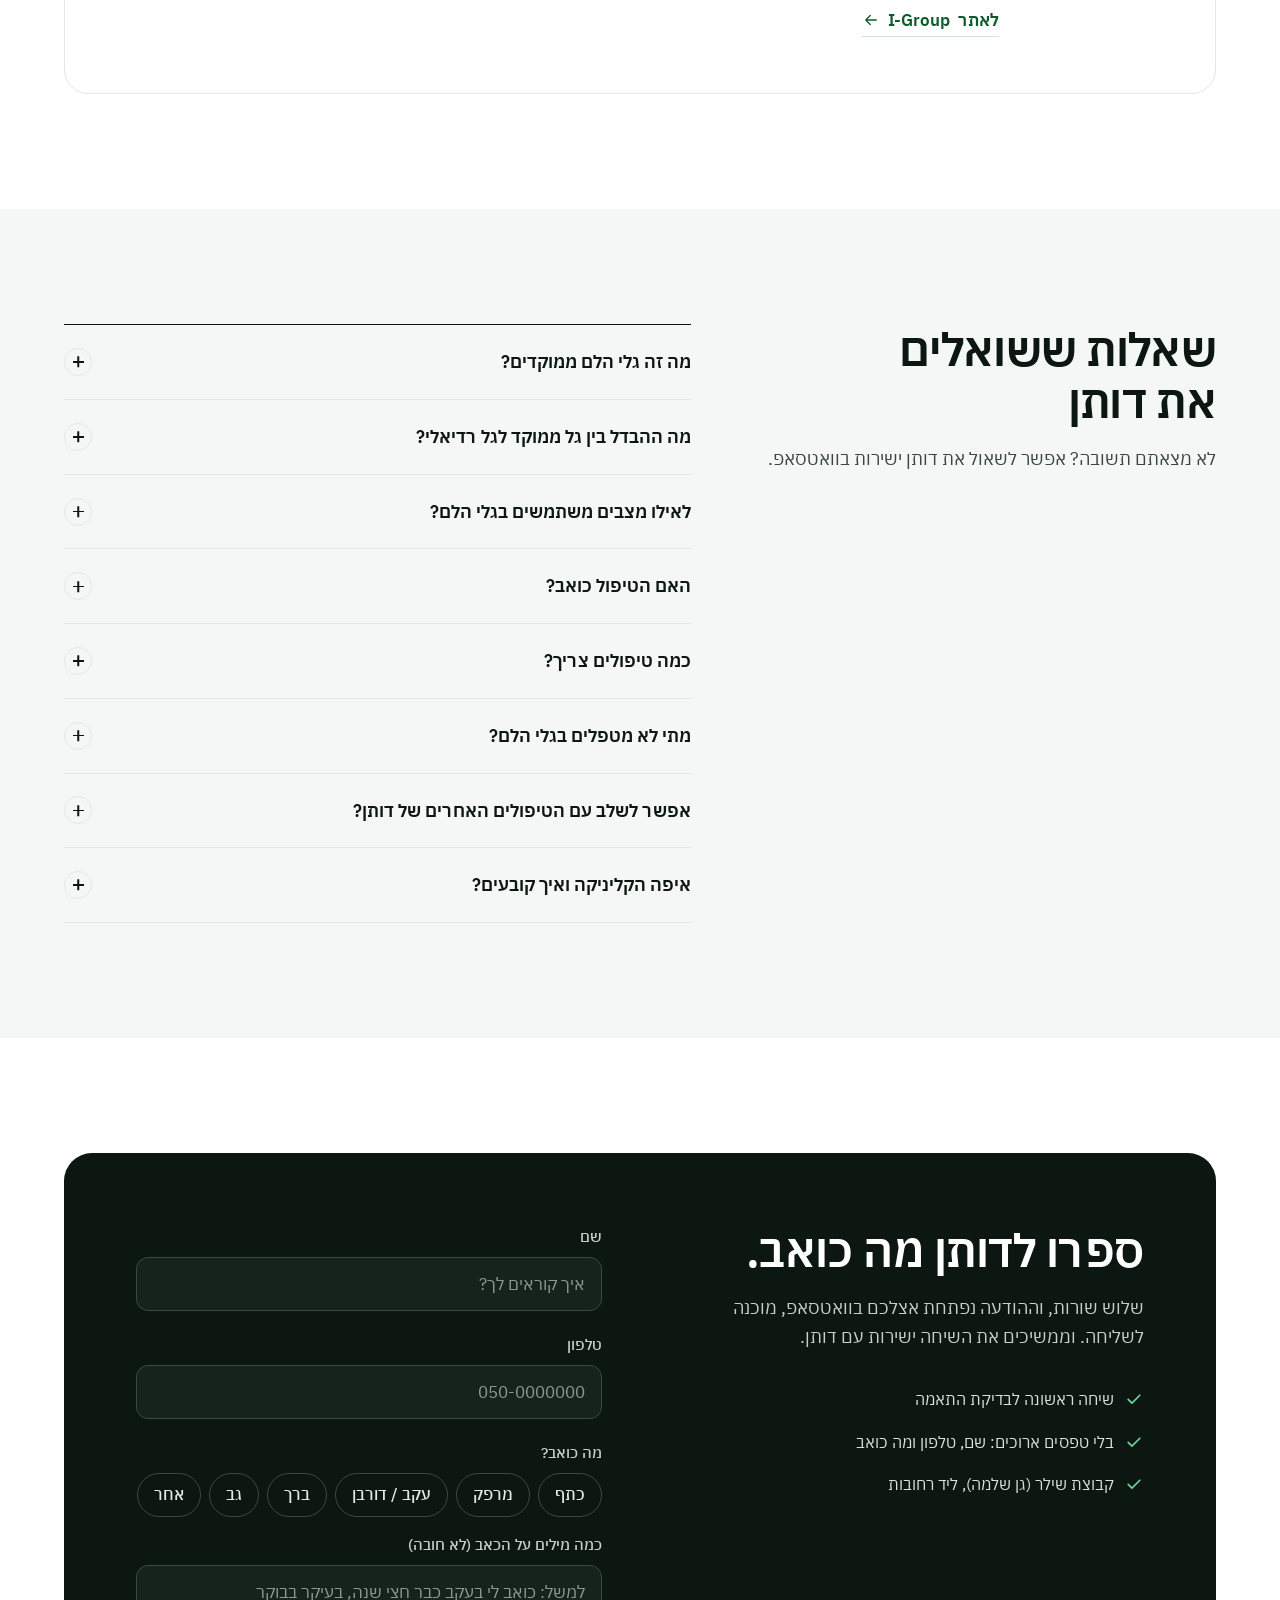
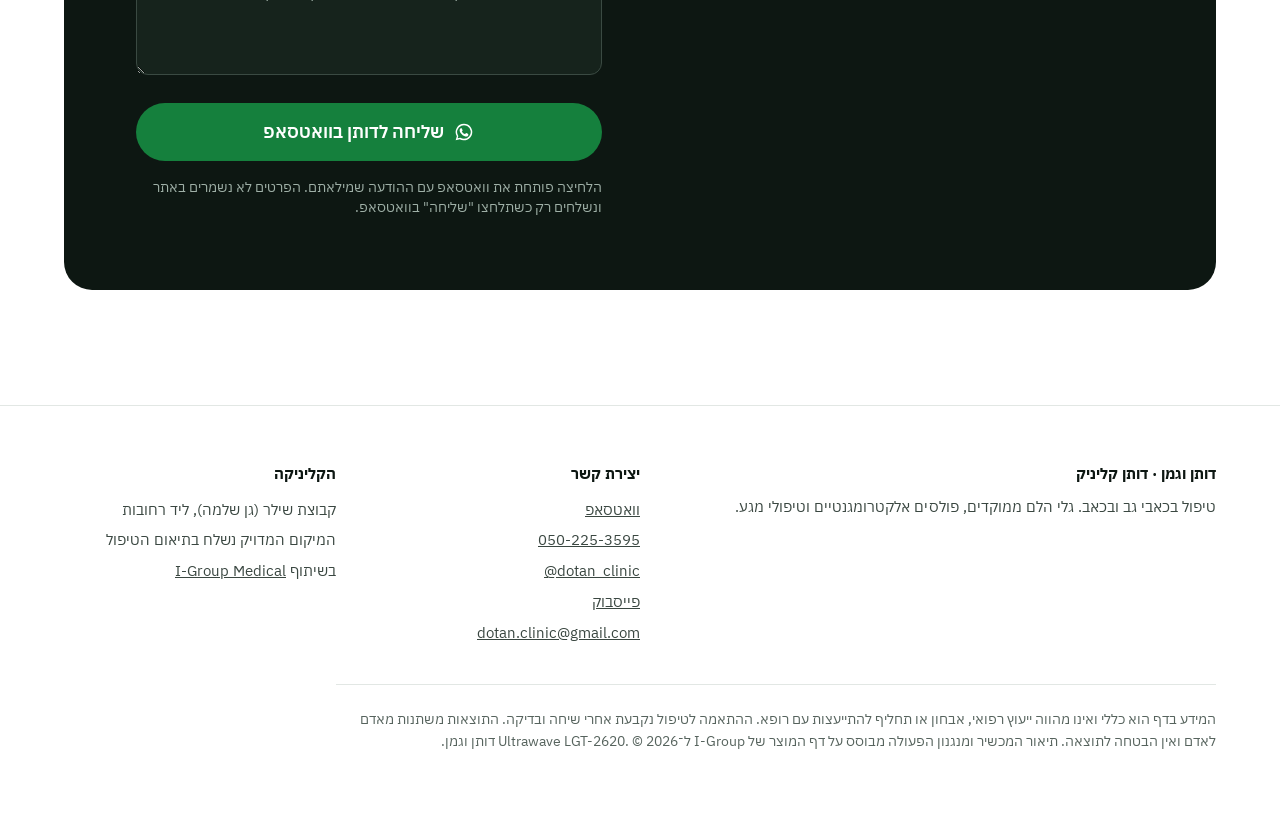
==== commit de324197: "Rebuild around Ultrawave LGT-2620; Dotan-centric hero, mosaic, photo band, livelier reveals; remove " ====
--- a/index.html
+++ b/index.html
@@ -4,8 +4,8 @@
 <meta charset="utf-8">
 <meta name="viewport" content="width=device-width, initial-scale=1, viewport-fit=cover">
 <!-- SITE_URL: https://ilan-lab.github.io/dotan-wegman/ (canonical, og:url, og:image, JSON-LD, sitemap, robots). Change everywhere if a custom domain is added. -->
-<title>גלי הלם ממוקדים אצל דותן וגמן | טיפול בכאב, קבוצת שילר</title>
-<meta name="description" content="חדש בקליניקה של דותן וגמן: טיפול בגלי הלם ממוקדים לכאבי כתף, מרפק, עקב, ברך וגב. מטפל ותיק בכאב, קבוצת שילר ליד רחובות. שיחה בוואטסאפ.">
+<title>גלי הלם ממוקדים אצל דותן וגמן | Ultrawave LGT-2620 | קבוצת שילר</title>
+<meta name="description" content="חדש בקליניקה של דותן וגמן: גלי הלם אלקטרומגנטיים ממוקדים במכשיר Ultrawave LGT-2620, לכאבי כתף, מרפק, עקב וברך. מטפל ותיק בכאב, קבוצת שילר ליד רחובות. שיחה בוואטסאפ.">
 <!-- Single switch: index,follow on production · noindex,nofollow on previews -->
 <meta name="robots" content="index,follow">
 <link rel="canonical" href="https://ilan-lab.github.io/dotan-wegman/">
@@ -23,30 +23,29 @@
 <meta property="og:image:type" content="image/jpeg">
 <meta property="og:image:width" content="1200">
 <meta property="og:image:height" content="630">
-<meta property="og:image:alt" content="דותן וגמן ומכשיר גלי הלם ממוקדים, על רקע לבן">
+<meta property="og:image:alt" content="דותן וגמן לצד מכשיר גלי ההלם הממוקדים החדש שלו">
 <meta name="twitter:card" content="summary_large_image">
 <meta name="twitter:title" content="חדש אצל דותן וגמן: גלי הלם ממוקדים לכאב">
 <meta name="twitter:description" content="גלי הלם ממוקדים לכאבי כתף, מרפק, עקב, ברך וגב. קבוצת שילר (גן שלמה), ליד רחובות.">
 <meta name="twitter:image" content="https://ilan-lab.github.io/dotan-wegman/og/og.jpg">
-<meta name="twitter:image:alt" content="דותן וגמן ומכשיר גלי הלם ממוקדים, על רקע לבן">
+<meta name="twitter:image:alt" content="דותן וגמן לצד מכשיר גלי ההלם הממוקדים החדש שלו">
 <link rel="preload" href="assets/fonts/plex-he-SemiBold.woff2" as="font" type="font/woff2" crossorigin>
 <link rel="preload" href="assets/fonts/plex-he-Regular.woff2" as="font" type="font/woff2" crossorigin>
 <link rel="stylesheet" href="assets/site.css">
 <script type="application/ld+json">
 {"@context":"https://schema.org","@graph":[
- {"@type":["LocalBusiness","HealthAndBeautyBusiness"],"@id":"https://ilan-lab.github.io/dotan-wegman/#clinic","name":"דותן קליניק · דותן וגמן, טיפול בכאב","alternateName":"Dotan Clinic, Dotan Wegman","url":"https://ilan-lab.github.io/dotan-wegman/","image":"https://ilan-lab.github.io/dotan-wegman/og/og.jpg","telephone":"+972-50-225-3595","address":{"@type":"PostalAddress","addressLocality":"קבוצת שילר (גן שלמה)","addressRegion":"מחוז המרכז","addressCountry":"IL"},"areaServed":["קבוצת שילר","רחובות","גן שלמה"],"sameAs":["https://www.instagram.com/dotan_clinic/","https://www.facebook.com/dotanvegman/"],"email":"dotan.clinic@gmail.com","knowsAbout":["גלי הלם ממוקדים","טיפול בכאב","טיפול בפולסים אלקטרומגנטיים","עיסוי רפואי","דיקור"]},
+ {"@type":["LocalBusiness","HealthAndBeautyBusiness"],"@id":"https://ilan-lab.github.io/dotan-wegman/#clinic","name":"דותן קליניק · דותן וגמן, טיפול בכאב","alternateName":"Dotan Clinic, Dotan Wegman","url":"https://ilan-lab.github.io/dotan-wegman/","image":"https://ilan-lab.github.io/dotan-wegman/og/og.jpg","telephone":"+972-50-225-3595","address":{"@type":"PostalAddress","addressLocality":"קבוצת שילר (גן שלמה)","addressRegion":"מחוז המרכז","addressCountry":"IL"},"areaServed":["קבוצת שילר","רחובות","גן שלמה"],"sameAs":["https://www.instagram.com/dotan_clinic/","https://www.facebook.com/dotanvegman/"],"email":"dotan.clinic@gmail.com","knowsAbout":["גלי הלם ממוקדים","Ultrawave LGT-2620","טיפול בכאב","טיפול בפולסים אלקטרומגנטיים","עיסוי רפואי","דיקור"]},
  {"@type":"WebPage","@id":"https://ilan-lab.github.io/dotan-wegman/#page","url":"https://ilan-lab.github.io/dotan-wegman/","name":"גלי הלם ממוקדים אצל דותן וגמן","inLanguage":"he","about":{"@id":"https://ilan-lab.github.io/dotan-wegman/#clinic"}},
  {"@type":"BreadcrumbList","itemListElement":[{"@type":"ListItem","position":1,"name":"דותן קליניק","item":"https://ilan-lab.github.io/dotan-wegman/"}]},
  {"@type":"FAQPage","mainEntity":[
-  {"@type":"Question","name":"מה זה גלי הלם ממוקדים?","acceptedAnswer":{"@type":"Answer","text":"גלי קול אנרגטיים שנוצרים מחוץ לגוף ומתכנסים לנקודת מוקד אחת בעומק הרקמה. במכשיר שבקליניקה אפשר לכוון את עומק המוקד בין 0 ל־100 מ״מ, כך שהאנרגיה מגיעה לאזור שבו נמצא מקור הכאב."}},
-  {"@type":"Question","name":"האם הטיפול כואב?","acceptedAnswer":{"@type":"Answer","text":"מרגישים דפיקות קצביות באזור הטיפול. אצל חלק מהמטופלים יש אי־נוחות, בעיקר באזור רגיש. דותן מתאים את רמת האנרגיה לתחושה שלכם ואפשר לעצור בכל רגע."}},
-  {"@type":"Question","name":"כמה טיפולים צריך?","acceptedAnswer":{"@type":"Answer","text":"זה אישי. מספר הטיפולים והמרווח ביניהם נקבעים אחרי האבחון, לפי האזור, משך הבעיה והתגובה לטיפול הראשון."}},
-  {"@type":"Question","name":"מתי מרגישים שינוי?","acceptedAnswer":{"@type":"Answer","text":"אין תשובה אחת. יש מי שמרגישים הבדל כבר אחרי הטיפולים הראשונים ויש מי שצריכים יותר זמן, ויש מי שהטיפול לא מתאים להם. התוצאות משתנות מאדם לאדם."}},
-  {"@type":"Question","name":"אילו תופעות לוואי אפשריות?","acceptedAnswer":{"@type":"Answer","text":"לפי היצרן ייתכנו באזור הטיפול אדמומיות, נפיחות, שטף דם קטן, עקצוץ או החמרה זמנית של הכאב. בדרך כלל זה חולף מהר. תגובה שנמשכת או מחמירה מחייבת פנייה לרופא."}},
-  {"@type":"Question","name":"למי הטיפול לא מתאים?","acceptedAnswer":{"@type":"Answer","text":"לפי היצרן, בדרך כלל לא מטפלים בהריון, בהפרעות קרישה, בזיהום פעיל באזור, או סמוך לקוצב לב ולמכשיר מושתל אחר. גם אוסטאופורוזיס חמורה או גידול באזור עשויים למנוע טיפול. לכן כל טיפול מתחיל בשיחה ובבדיקת התאמה."}},
-  {"@type":"Question","name":"אפשר לשלב עם הטיפולים האחרים של דותן?","acceptedAnswer":{"@type":"Answer","text":"לפי היצרן, במקרים רבים אפשר לשלב גל ממוקד עם טיפולים אחרים ועם תרגול שיקומי. דותן בונה את התוכנית לפי המצב שלכם, ולפעמים משלב אותו עם עיסוי רפואי, דיקור או טיפול בפולסים אלקטרומגנטיים."}},
-  {"@type":"Question","name":"מה ההבדל בין גל ממוקד לגל רדיאלי?","acceptedAnswer":{"@type":"Answer","text":"גל רדיאלי מתפזר מפני העור החוצה, והעוצמה שלו נחלשת ככל שמעמיקים. גל ממוקד מתכנס לנקודה בעומק שנבחר מראש, כך שעיקר האנרגיה מגיע לאזור המטרה."}},
-  {"@type":"Question","name":"איפה הקליניקה ואיך קובעים?","acceptedAnswer":{"@type":"Answer","text":"הקליניקה בקבוצת שילר (גן שלמה), ליד רחובות. כותבים לדותן בוואטסאפ או משאירים פרטים בטופס, והוא חוזר אליכם לתיאום."}}
+  {"@type": "Question", "name": "מה זה גלי הלם ממוקדים?", "acceptedAnswer": {"@type": "Answer", "text": "גלי הלם שנוצרים מחוץ לגוף ומתכנסים לנקודת מוקד אחת בעומק הרקמה. ב־Ultrawave LGT-2620 שבקליניקה הגלים נוצרים בטכנולוגיה אלקטרומגנטית, ויש שליטה בעומק ובעוצמת האנרגיה, כך שדותן מכוון את הטיפול לאזור שבו נמצא מקור הכאב."}},
+  {"@type": "Question", "name": "מה ההבדל בין גל ממוקד לגל רדיאלי?", "acceptedAnswer": {"@type": "Answer", "text": "בגל רדיאלי (פנאומטי) האנרגיה נפלטת מפני העור ומתפזרת, ועוצמתה יורדת ככל שמעמיקים, ולכן הוא מתאים בעיקר למבנים שטחיים יחסית. בגל ממוקד (אלקטרומגנטי) האנרגיה מתכנסת לנקודת מוקד בעומק שנבחר. Ultrawave LGT-2620 הוא מכשיר ממוקד."}},
+  {"@type": "Question", "name": "לאילו מצבים משתמשים בגלי הלם?", "acceptedAnswer": {"@type": "Answer", "text": "בספרות המקצועית מתוארים בעיקר דורבן ופסיה פלנטרית, גיד אכילס, הסתיידות בגידי הכתף, מרפק טניס או גולף, ברך קופץ ונקודות טריגר בשריר. ההחלטה אם לטפל ובאיזה פרוטוקול היא של המטפל, אחרי אבחון."}},
+  {"@type": "Question", "name": "האם הטיפול כואב?", "acceptedAnswer": {"@type": "Answer", "text": "מרגישים דפיקות קצביות באזור הטיפול. אצל חלק מהמטופלים יש אי־נוחות, בעיקר באזור רגיש. דותן מתאים את עוצמת האנרגיה לתחושה שלכם ואפשר לעצור בכל רגע."}},
+  {"@type": "Question", "name": "כמה טיפולים צריך?", "acceptedAnswer": {"@type": "Answer", "text": "לפי I-Group, פרוטוקולים מקובלים כוללים לרוב 3 עד 5 מפגשים במרווח של כשבוע, ובמקרים מסוימים יותר. המספר תלוי במצב, בכרוניות ובתגובה שלכם לטיפול, ואין הבטחה לתוצאה."}},
+  {"@type": "Question", "name": "מתי לא מטפלים בגלי הלם?", "acceptedAnswer": {"@type": "Answer", "text": "נגד־התוויות מקובלות כוללות היריון, הפרעות קרישה או טיפול נוגד קרישה, גידול באזור הטיפול, לוחות גדילה פתוחים, טיפול מעל ריאות, כלי דם ועצבים מרכזיים, וזיהום חריף באזור. לכן כל טיפול מתחיל בשיחה ובבדיקת התאמה."}},
+  {"@type": "Question", "name": "אפשר לשלב עם הטיפולים האחרים של דותן?", "acceptedAnswer": {"@type": "Answer", "text": "דותן בונה תוכנית אישית לפי המצב שלכם. לפעמים הגלים הממוקדים מצטרפים לעיסוי רפואי, לדיקור או לטיפול בפולסים אלקטרומגנטיים, ולפעמים הם לא הכלי המתאים. זה נקבע אחרי אבחון."}},
+  {"@type": "Question", "name": "איפה הקליניקה ואיך קובעים?", "acceptedAnswer": {"@type": "Answer", "text": "הקליניקה בקבוצת שילר (גן שלמה), ליד רחובות. כותבים לדותן בוואטסאפ או משאירים פרטים בטופס, והוא חוזר אליכם לתיאום."}}
  ]}
 ]}
 </script>
@@ -91,30 +90,30 @@
       <div class="hero-copy">
         <span class="news" data-h><i aria-hidden="true"></i>חדש בקליניקה: גלי הלם ממוקדים</span>
         <h1 id="h1" data-h>כאב שלא עובר?<br>עכשיו מגיעים <em>לעומק</em>.</h1>
-        <p class="lede" data-h>דותן וגמן, מטפל ותיק בכאבי גב וכאב, מוסיף לקליניקה טכנולוגיה של גלי הלם ממוקדים. הגל מתכנס לנקודה בעומק הרקמה, ועשוי לסייע בהפחתת כאב כחלק מתוכנית מותאמת אישית.</p>
+        <p class="lede" data-h>הידיים של דותן וגמן, מטפל ותיק בכאב ובפציעות ספורט, פוגשות עכשיו את <span class="nw">Ultrawave LGT-2620</span>: גלי הלם אלקטרומגנטיים ממוקדים, שמרכזים את האנרגיה בנקודת מטרה בעומק הרקמה. כלי נוסף שעשוי לסייע בהפחתת כאב, בתוך תוכנית שדותן בונה במיוחד בשבילכם.</p>
         <div class="hero-cta" data-h>
           <a class="btn btn-wa" data-wa data-msg="hero" href="https://wa.me/972502253595" target="_blank" rel="noopener"><svg aria-hidden="true"><use href="#i-wa"/></svg>בואו נדבר בוואטסאפ</a>
           <a class="btn btn-ghost" href="#lead">לבדיקת התאמה</a>
         </div>
-        <div class="hero-person" data-h><img src="assets/img/dotan-sm.webp" width="240" height="240" alt="דותן וגמן במהלך טיפול"><span><b>דותן וגמן</b><span>מטפל ותיק בכאבים אורתופדיים ומגבלות תנועה</span></span></div>
         <div class="hero-meta" data-h>
           <span><svg aria-hidden="true"><use href="#i-pin"/></svg>קבוצת שילר (גן שלמה), ליד רחובות</span>
           <span><svg aria-hidden="true"><use href="#i-shield"/></svg>לא פולשני, בלי מחטים ובלי הרדמה</span>
         </div>
       </div>
-      <figure class="hero-vis" data-h style="margin:0">
-        <img src="assets/img/hero.webp" width="1000" height="1250" alt="מכשיר גלי הלם ממוקדים LGT-2520GP שמצטרף לקליניקה של דותן" fetchpriority="high">
-        <figcaption class="hero-chip">
+      <figure class="hero-vis" data-hv style="margin:0">
+        <div class="hero-ph"><img src="assets/img/dotan-device-1000.webp" srcset="assets/img/dotan-device-640.webp 640w, assets/img/dotan-device-1000.webp 1000w" sizes="(max-width:860px) 92vw, 470px" width="1000" height="1776" alt="דותן וגמן בקליניקה, לצד מכשיר גלי ההלם הממוקדים החדש שלו" fetchpriority="high"></div>
+        <figcaption class="hero-tag"><b>דותן וגמן</b><span>עם המכשיר החדש</span></figcaption>
+        <div class="hero-dev" aria-hidden="true">
           <img src="assets/img/igroup.webp" width="156" height="160" alt="">
-          <span><b>בשיתוף <span class="nw">I-Group</span></b><span>טכנולוגיית F-ESWT, מכשיר LGT-2520GP</span></span>
-        </figcaption>
+          <span><b><span class="nw">Ultrawave LGT-2620</span></b><span>גלי הלם ממוקדים · <span class="nw">I-Group</span></span></span>
+        </div>
       </figure>
     </div>
-    <div class="facts" data-r>
-      <div><b><bdi dir="ltr">0–100</bdi> מ״מ</b><span>עומק המוקד מתכוונן לכל אזור</span></div>
-      <div><b>3 רמות</b><span>אנרגיה נמוכה, בינונית וגבוהה</span></div>
-      <div><b>מדידת כאב</b><span>דירוג כאב לפני ואחרי כל טיפול</span></div>
-      <div><b>אישור אמ״ר</b><span>מכשיר עם אישור משרד הבריאות</span></div>
+    <div class="facts" data-stagger>
+      <div><b>קרוב ל־20 שנה</b><span>כמאמן אומנויות לחימה, מול פציעות אמיתיות</span></div>
+      <div><b>10 שיטות</b><span>טיפול ידני וטכנולוגיה, תחת קורת גג אחת</span></div>
+      <div><b>תוכנית אישית</b><span>לכל מטופל, אחרי שיחה ובדיקה</span></div>
+      <div><b>עברית · English</b><span>ויש גם אפשרות לטיפולי בית</span></div>
     </div>
   </div>
 </section>
@@ -147,25 +146,44 @@
   </div>
 </section>
 
+<section class="sec sec-tight" id="work" aria-labelledby="h-work">
+  <div class="wrap">
+    <div class="sec-head" data-r>
+      <span class="kick">מהקליניקה</span>
+      <h2 id="h-work">ככה נראה טיפול אצל דותן.</h2>
+      <p>לא סטודיו ולא תמונות סטוק. רגעים אמיתיים מהעבודה: ידיים, תנועה, דיקור, כוסות רוח, פולסים אלקטרומגנטיים, ועכשיו גם גלים ממוקדים.</p>
+    </div>
+    <div class="mosaic">
+      <figure class="m m-a" data-ph><img src="assets/img/work-wide.webp" width="1200" height="660" alt="דותן וגמן משחרר את הכתף והצוואר של מטופל" loading="lazy"><figcaption>שחרור כתף וצוואר, בידיים</figcaption></figure>
+      <figure class="m m-b" data-ph><img src="assets/img/work-arm.webp" width="1400" height="746" alt="טיפול משולב ברגל: מחטי דיקור מחוברות לחשמל וכוס רוח" loading="lazy"><figcaption>טיפול משולב: דיקור חשמלי וכוסות רוח</figcaption></figure>
+      <figure class="m m-c" data-ph><img src="assets/img/pemf.webp" width="640" height="800" alt="מכשיר הפולסים האלקטרומגנטיים בקליניקה" loading="lazy"><figcaption>פולסים אלקטרומגנטיים (PEMF)</figcaption></figure>
+      <figure class="m m-d" data-ph><img src="assets/img/work-cup.webp" width="720" height="720" alt="כוס רוח על הרגל במהלך טיפול" loading="lazy"><figcaption>כוסות רוח</figcaption></figure>
+      <figure class="m m-e" data-ph><img src="assets/img/device-head.webp" width="800" height="1000" alt="Ultrawave LGT-2620 וראש הטיפול שלו" loading="lazy"><figcaption>חדש: <span class="nw">Ultrawave LGT-2620</span></figcaption></figure>
+      <figure class="m-q" data-r><blockquote>"...מקצועי, נעים, אוירה טובה וידיים של אומן..."</blockquote><figcaption>לילך, ביקורת בפייסבוק</figcaption></figure>
+      <a class="m-cta" data-wa data-msg="work" href="https://wa.me/972502253595" target="_blank" rel="noopener" data-r><b>רוצים שדותן יבדוק גם אתכם?</b><span><svg aria-hidden="true"><use href="#i-wa"/></svg>כתבו לו בוואטסאפ</span></a>
+    </div>
+  </div>
+</section>
+
 <section class="sec sec-paper" id="how" aria-labelledby="h-how">
   <div class="wrap">
     <div class="split">
       <div>
         <div class="sec-head" data-r style="margin-bottom:28px">
           <h2 id="h-how">איך עובד גל הלם ממוקד?</h2>
-          <p>הגל נוצר מחוץ לגוף, מועבר דרך העור ומתכנס לנקודה בעומק שנבחר מראש. אפשר לחשוב על זה כמו עדשה שמרכזת אור לנקודה, רק שכאן מדובר בגלי לחץ אקוסטיים.</p>
+          <p>ב־<span class="nw">Ultrawave LGT-2620</span> הגל נוצר בטכנולוגיה אלקטרומגנטית, מחוץ לגוף, ומתכנס לנקודה אחת בעומק הרקמה. אפשר לחשוב על זה כמו עדשה שמרכזת אור לנקודה, רק שכאן מדובר באנרגיה אקוסטית.</p>
         </div>
         <ol class="steps">
-          <li data-r><span><b>יצירת הגל</b><p>סליל אלקטרומגנטי בראש הטיפול מייצר פולס קצר ואנרגטי.</p></span></li>
-          <li data-r><span><b>התכנסות</b><p>עדשה אקוסטית מכנסת את הגלים, כך שהם נפגשים בנקודה אחת.</p></span></li>
-          <li data-r><span><b>מוקד בעומק</b><p>דותן מכוון את עומק המוקד, מ־0 ועד 100 מ״מ, לפי מיקום הבעיה.</p></span></li>
-          <li data-r><span><b>תגובת הרקמה</b><p>לפי היצרן, הגל מעורר ברקמה תהליכים מכניים וביולוגיים שעשויים לסייע בהפחתת כאב ובתהליכי ריפוי.</p></span></li>
+          <li data-r><span><b>יצירת הגל</b><p>טכנולוגיה אלקטרומגנטית בראש הטיפול יוצרת גל הלם קצר ואנרגטי, מחוץ לגוף.</p></span></li>
+          <li data-r><span><b>התכנסות</b><p>הגלים מכונסים כך שהם נפגשים בנקודה אחת, כמו אור דרך עדשה.</p></span></li>
+          <li data-r><span><b>מוקד בעומק</b><p>במכשיר יש שליטה בעומק ובעוצמת האנרגיה. דותן מכוון אותם לפי מיקום הבעיה.</p></span></li>
+          <li data-r><span><b>תגובת הרקמה</b><p>לפי <span class="nw">I-Group</span>, האנרגיה המכנית בנקודת המטרה מגרה תהליכי ריפוי, ועשויה לסייע בהפחתת כאב ובשיקום הרקמה.</p></span></li>
         </ol>
       </div>
       <figure class="diagram" data-r style="margin:0">
         <svg id="focus-svg" direction="ltr" viewBox="0 0 560 520" role="img" aria-labelledby="fd-t fd-d">
           <title id="fd-t">תרשים: גל הלם ממוקד מתכנס לנקודה בעומק הרקמה</title>
-          <desc id="fd-d">ראש הטיפול מעל העור. הגלים יורדים דרך שכבות העור, השומן והשריר ונפגשים בנקודת מוקד באזור הגיד, בעומק מתכוונן עד 100 מילימטר.</desc>
+          <desc id="fd-d">ראש הטיפול מעל העור. הגלים יורדים דרך שכבות העור, השומן והשריר ונפגשים בנקודת מוקד באזור הגיד, בעומק שנקבע לפי מיקום הבעיה.</desc>
           <defs>
             <clipPath id="tissue"><rect x="40" y="150" width="480" height="340" rx="10"/></clipPath>
           </defs>
@@ -207,13 +225,12 @@
             <rect x="356" y="304" width="160" height="42" rx="21" fill="#0d1712"/>
             <text x="436" y="332" text-anchor="middle" font-size="19" fill="#fff" font-weight="600">נקודת המוקד</text>
           </g>
-          <!-- ruler -->
-          <g font-family="Plex, sans-serif" font-size="12" fill="#56635d" stroke="#0d1712">
-            <line x1="22" y1="150" x2="22" y2="490" stroke-width="1"/>
-            <line x1="16" y1="150" x2="28" y2="150"/><line x1="16" y1="320" x2="28" y2="320"/><line x1="16" y1="490" x2="28" y2="490"/>
+          <!-- depth arrow -->
+          <g stroke="#0d1712" fill="none" stroke-width="1.2" stroke-linecap="round">
+            <line x1="22" y1="150" x2="22" y2="486"/><path d="M16 478 L22 488 L28 478"/>
           </g>
           <g font-family="Plex, sans-serif" font-size="17" fill="#3a4741">
-            <text x="48" y="172">0</text><text x="48" y="326">50</text><text x="48" y="482">100 מ״מ</text>
+            <text x="48" y="172">שטחי</text><text x="48" y="482">עמוק</text>
           </g>
         </svg>
         <figcaption>תרשים להמחשה. עומק המוקד נקבע לכל מטופל ולכל אזור.</figcaption>
@@ -224,12 +241,12 @@
       <div class="on" data-r>
         <svg viewBox="0 0 300 140" aria-hidden="true"><rect x="0" y="30" width="300" height="110" rx="8" fill="#f5f7f6"/><rect x="120" y="4" width="60" height="22" rx="6" fill="#157a3c"/><path d="M126 30 L150 112 L174 30" fill="#157a3c" fill-opacity=".12" stroke="#157a3c" stroke-dasharray="4 4"/><circle cx="150" cy="112" r="7" fill="#157a3c"/></svg>
         <h3>גל ממוקד<span class="tag">בקליניקה של דותן</span></h3>
-        <p>הגלים מתכנסים לנקודה בעומק שנבחר. עיקר האנרגיה מגיע לאזור המטרה, גם כשהוא עמוק.</p>
+        <p>אלקטרומגנטי. האנרגיה מתכנסת לנקודת מוקד בעומק שנבחר, וחודרת לעומק רב יותר מגל רדיאלי.</p>
       </div>
       <div data-r>
         <svg viewBox="0 0 300 140" aria-hidden="true"><rect x="0" y="30" width="300" height="110" rx="8" fill="#f5f7f6"/><rect x="120" y="4" width="60" height="22" rx="6" fill="#9aa6a0"/><g fill="none" stroke="#9aa6a0" stroke-width="2"><path d="M110 44 Q150 70 190 44"/><path d="M90 58 Q150 100 210 58" stroke-opacity=".6"/><path d="M70 72 Q150 130 230 72" stroke-opacity=".3"/></g></svg>
         <h3>גל רדיאלי</h3>
-        <p>הגל מתפזר מפני העור החוצה והעוצמה שלו נחלשת ככל שמעמיקים. מתאים בעיקר לאזורים שטחיים.</p>
+        <p>פנאומטי. האנרגיה נפלטת מפני העור ומתפזרת, ועוצמתה יורדת ככל שמעמיקים. מתאים בעיקר למבנים שטחיים יחסית.</p>
       </div>
     </div>
   </div>
@@ -238,17 +255,23 @@
 <section class="sec" aria-labelledby="h-mech">
   <div class="wrap">
     <div class="sec-head" data-r>
-      <h2 id="h-mech">מה קורה ברקמה?</h2>
-      <p>היצרן מתאר חמישה מנגנונים שבאמצעותם גל ההלם הממוקד פועל. כך זה נראה בשפה פשוטה.</p>
-    </div>
-    <div class="mech">
-      <div data-r><h3>אפקט מכני</h3><p>הגל יוצר לחץ ומתיחה זעירים בין שכבות הרקמה.</p></div>
-      <div data-r><h3>קוויטציה</h3><p>בועות מיקרוסקופיות נוצרות ומתמוטטות בנוזל שברקמה.</p></div>
-      <div data-r><h3>השפעה על כאב</h3><p>לפי היצרן, הגל משפיע על קולטני הכאב ועל רגישות העצב.</p></div>
-      <div data-r><h3>זרימת דם</h3><p>לפי היצרן, עידוד גורמי גדילה ויצירת כלי דם חדשים באזור.</p></div>
-      <div data-r><h3>רקמת עצם</h3><p>לפי היצרן, אותות לתאי העצם כחלק מתהליך השיקום.</p></div>
-    </div>
-    <p class="note">התיאור מבוסס על פרסומי היצרן. המטרה שהוא מגדיר: שיכוך כאב, תמיכה בתיקון הרקמה והפחתת דלקת, בהפרעות של שריר ושלד.</p>
+      <h2 id="h-mech">מה הגל עושה ברקמה?</h2>
+      <p>כך <span class="nw">I-Group</span> מתארת את מנגנון הפעולה של <span class="nw">Ultrawave LGT-2620</span>, בשפה פשוטה.</p>
+    </div>
+    <div class="mech m4" data-stagger>
+      <div><h3>אנרגיה בנקודת המטרה</h3><p>הגלים הממוקדים מרכזים אנרגיה מכנית בנקודה העמוקה שנבחרה.</p></div>
+      <div><h3>גירוי תהליכי ריפוי</h3><p>האנרגיה מגרה תהליכי ריפוי ברקמה.</p></div>
+      <div><h3>זרימת דם מקומית</h3><p>שיפור זרימת הדם באזור הטיפול.</p></div>
+      <div><h3>פירוק משקעים</h3><p>הגל מפרק משקעים, למשל הסתיידויות בגיד.</p></div>
+    </div>
+    <p class="note">התיאור מבוסס על דף המוצר של <span class="nw">I-Group</span>. המטרה שהיא מגדירה: הפחתת כאב ושיקום רקמה. זה לא הבטחה לתוצאה, והתוצאות משתנות מאדם לאדם.</p>
+  </div>
+</section>
+
+<section class="band" aria-label="טכנולוגיה וידיים">
+  <div class="band-ph" data-px><img src="assets/img/work-arm.webp" width="1400" height="746" alt="" loading="lazy"></div>
+  <div class="wrap band-in">
+    <p class="band-q" data-r>הטכנולוגיה החדשה מצטרפת לידיים.<br><span>היא לא מחליפה אותן.</span></p>
   </div>
 </section>
 
@@ -256,19 +279,19 @@
   <div class="wrap">
     <div class="sec-head" data-r>
       <h2 id="h-cond">למה הטיפול עשוי לסייע?</h2>
-      <p>גלי הלם ממוקדים משמשים בעולם במגוון רחב של בעיות כאב בגידים, במפרקים ובשרירים. אלה האזורים הנפוצים ביותר.</p>
-    </div>
-    <div class="conds">
-      <figure class="cond" data-r><div class="ph"><img src="assets/img/treat-shoulder.webp" width="1000" height="600" alt="טיפול בגלי הלם בכתף" loading="lazy"></div><h3>כתף קפואה<small>Frozen shoulder</small></h3><p>עשוי לסייע בכאב ובהגבלת התנועה בכתף.</p></figure>
-      <figure class="cond" data-r><div class="ph"><img src="assets/img/treat-arm-portrait.webp" width="600" height="800" alt="טיפול בגלי הלם בכתף, מבט צד" loading="lazy" style="object-position:50% 30%"></div><h3>הסתיידות בכתף<small>Calcific tendinitis</small></h3><p>משקעי סידן בגידי הכתף, שגורמים לכאב בהרמת היד.</p></figure>
-      <figure class="cond" data-r><div class="ph"><img src="assets/img/treat-elbow.webp" width="1000" height="600" alt="טיפול בגלי הלם במרפק" loading="lazy"></div><h3>מרפק טניס<small>Lateral epicondylitis</small></h3><p>כאב בצד החיצוני של המרפק, באחיזה ובהרמה.</p></figure>
-      <figure class="cond" data-r><div class="ph"><img src="assets/img/treat-wrist.webp" width="1000" height="600" alt="טיפול בגלי הלם באמה ובמרפק" loading="lazy"></div><h3>מרפק גולף<small>Medial epicondylitis</small></h3><p>כאב בצד הפנימי של המרפק, שמקרין לאמה.</p></figure>
-      <figure class="cond" data-r><div class="ph"><img src="assets/img/treat-heel.webp" width="1000" height="600" alt="טיפול בגלי הלם בעקב" loading="lazy"></div><h3>דורבן ופסיה פלנטרית<small>Plantar fasciitis</small></h3><p>כאב בעקב ובכף הרגל, במיוחד בצעדים הראשונים.</p></figure>
-      <figure class="cond" data-r><div class="ph"><img src="assets/img/treat-knee.webp" width="1000" height="600" alt="טיפול בגלי הלם בברך" loading="lazy"></div><h3>כאבי ברכיים<small>Knee osteoarthritis</small></h3><p>עשוי לסייע בכאב ברך שחיקתי ובגידים סביב הברך.</p></figure>
-      <figure class="cond" data-r><div class="ph"><img src="assets/img/treat-leg.webp" width="1000" height="600" alt="טיפול בגלי הלם ברגל" loading="lazy"></div><h3>גיד אכילס<small>Achilles tendinopathy</small></h3><p>כאב ונוקשות בגיד שמעל העקב.</p></figure>
-      <figure class="cond" data-r><div class="ph"><img src="assets/img/treat-thigh.webp" width="1000" height="600" alt="טיפול בגלי הלם בירך" loading="lazy"></div><h3>גב תחתון כרוני<small>Chronic low back pain</small></h3><p>כחלק מתוכנית טיפול רחבה לכאב גב שנמשך זמן רב.</p></figure>
-    </div>
-    <p class="note">ההתאמה לטיפול נקבעת רק אחרי שיחה ובדיקה. הרשימה מבוססת על ההתוויות שמפרט היצרן ועל השימוש המקובל בגלי הלם, ואינה הבטחה לתוצאה. התוצאות משתנות מאדם לאדם.</p>
+      <p>לפי <span class="nw">I-Group</span>, המכשיר מיועד לכאב כרוני, לפציעות ספורט, לבעיות גידים עמוקות ולשיקום. אלה המצבים שמתוארים בספרות המקצועית, לצד אזורים שדותן פוגש כל יום בקליניקה.</p>
+    </div>
+    <div class="conds" data-stagger>
+      <div class="cond"><span class="n" aria-hidden="true">01</span><h3>כתף קפואה<small>Frozen shoulder</small></h3><p>עשוי לסייע בכאב ובהגבלת התנועה בכתף.</p></div>
+      <div class="cond"><span class="n" aria-hidden="true">02</span><h3>הסתיידות בכתף<small>Calcific tendinitis</small></h3><p>משקעי סידן בגידי הכתף, שגורמים לכאב בהרמת היד.</p></div>
+      <div class="cond"><span class="n" aria-hidden="true">03</span><h3>מרפק טניס<small>Lateral epicondylitis</small></h3><p>כאב בצד החיצוני של המרפק, באחיזה ובהרמה.</p></div>
+      <div class="cond"><span class="n" aria-hidden="true">04</span><h3>מרפק גולף<small>Medial epicondylitis</small></h3><p>כאב בצד הפנימי של המרפק, שמקרין לאמה.</p></div>
+      <div class="cond"><span class="n" aria-hidden="true">05</span><h3>דורבן ופסיה פלנטרית<small>Plantar fasciitis</small></h3><p>כאב בעקב ובכף הרגל, במיוחד בצעדים הראשונים.</p></div>
+      <div class="cond"><span class="n" aria-hidden="true">06</span><h3>ברך קופץ וכאבי ברכיים<small>Jumper&#39;s knee</small></h3><p>כאב בגיד שמתחת לפיקה, אצל ספורטאים ובכלל.</p></div>
+      <div class="cond"><span class="n" aria-hidden="true">07</span><h3>גיד אכילס<small>Achilles tendinopathy</small></h3><p>כאב ונוקשות בגיד שמעל העקב.</p></div>
+      <div class="cond"><span class="n" aria-hidden="true">08</span><h3>נקודות טריגר<small>Myofascial trigger points</small></h3><p>נקודות כואבות ותפוסות בשריר, שמקרינות כאב.</p></div>
+    </div>
+    <p class="note">ההחלטה אם לטפל ובאיזה פרוטוקול היא של המטפל, אחרי אבחון. הרשימה אינה הבטחה לתוצאה, והתוצאות משתנות מאדם לאדם.</p>
     <div style="margin-top:36px" data-r><a class="btn btn-wa" data-wa data-msg="cond" href="https://wa.me/972502253595" target="_blank" rel="noopener"><svg aria-hidden="true"><use href="#i-wa"/></svg>לשאול את דותן אם זה מתאים לי</a></div>
   </div>
 </section>
@@ -282,36 +305,41 @@
     <ol class="tl">
       <li data-r><b>שיחה ואבחון</b><p>דותן שומע על הכאב, בודק את האזור ומוודא שאין מניעה לטיפול.</p></li>
       <li data-r><b>איתור המוקד</b><p>מישוש וסימון הנקודה הכואבת, ומריחת ג׳ל שמעביר את הגל.</p></li>
-      <li data-r><b>כיוון המכשיר</b><p>בחירת עומק המוקד, התדירות ורמת האנרגיה, מהספרייה ומהניסיון.</p></li>
+      <li data-r><b>כיוון המכשיר</b><p>בחירת עומק המוקד ועוצמת הטיפול, לפי האזור ולפי מה שדותן מכיר מהניסיון.</p></li>
       <li data-r><b>הטיפול</b><p>מרגישים דפיקות קצביות. העוצמה מותאמת לתחושה שלכם.</p></li>
-      <li data-r><b>מדידה ומעקב</b><p>מדרגים את הכאב לפני ואחרי, ורואים את ההתקדמות לאורך הסדרה.</p></li>
+      <li data-r><b>מעקב</b><p>בודקים יחד איך הגוף הגיב, ומתכננים את ההמשך: עוד טיפול, שילוב עם ידיים, או תרגול בבית.</p></li>
     </ol>
   </div>
 </section>
 
-<section class="sec sec-paper" aria-labelledby="h-dev">
+<section class="sec sec-paper" id="device" aria-labelledby="h-dev">
   <div class="wrap">
     <div class="dev">
-      <div class="dev-vis" data-r><img src="assets/img/lgt-2520gp-hero.webp" width="900" height="1395" alt="מכשיר גלי הלם ממוקדים LGT-2520GP" loading="lazy"></div>
+      <div class="dev-vis" data-ph><img src="assets/img/lgt-2620.webp" width="1000" height="740" alt="Ultrawave LGT-2620, מכשיר גלי הלם ממוקדים של I-Group, עם מסך מגע וזרוע לראש הטיפול" loading="lazy"></div>
       <div>
         <div class="sec-head" data-r style="margin-bottom:0">
-          <h2 id="h-dev">המכשיר שבקליניקה</h2>
-          <p>דותן עובד עם <span class="nw">LGT-2520GP</span> של <span class="nw">Longest Medical Devices</span>, מכשיר גלי הלם אלקטרומגנטיים ממוקדים, שהגיע לקליניקה דרך <span class="nw">I-Group</span>, יחד עם הדרכה והסמכה להפעלת המערכת.</p>
-        </div>
-        <dl class="specs" data-r>
-          <div><dt>עומק מוקד</dt><dd><bdi dir="ltr">0–100</bdi> מ״מ</dd></div>
-          <div><dt>רמות אנרגיה</dt><dd>נמוכה · בינונית · גבוהה</dd></div>
-          <div><dt>תדירות</dt><dd><bdi dir="ltr">0.5–20 Hz</bdi></dd></div>
-          <div><dt>תיעוד</dt><dd>סולם כאב NRS</dd></div>
-          <div><dt>אישורים</dt><dd>אמ״ר · <span class="nw">Health Canada</span></dd></div>
-          <div><dt>בטיחות</dt><dd>לחצן עצירת חירום</dd></div>
-        </dl>
-      </div>
-    </div>
-    <div class="vid" data-r>
-      <video controls playsinline preload="none" poster="assets/video/lgt-2520gp-poster.webp" width="1280" height="720" aria-label="סרטון: מכשיר LGT-2520GP בפעולה">
-        <source src="assets/video/lgt-2520gp.mp4" type="video/mp4">
-      </video>
+          <span class="kick">המכשיר החדש</span>
+          <h2 id="h-dev"><span class="nw">Ultrawave LGT-2620</span></h2>
+          <p>מכשיר גלי הלם אלקטרומגנטיים ממוקדים לקליניקה, מבית <span class="nw">I-Group</span>, לטיפול בכאב עמוק ובשיקום. האנרגיה מרוכזת בנקודת מטרה מדויקת, עם שליטה מלאה בעומק ובעוצמה. הוא הגיע לקליניקה של דותן יחד עם הדרכה, ומצטרף לכל מה שדותן כבר עושה בידיים.</p>
+        </div>
+        <ul class="feat" data-stagger aria-label="יתרונות לפי I-Group">
+          <li><svg aria-hidden="true"><use href="#i-check"/></svg>אנרגיה ממוקדת בנקודת מטרה עמוקה</li>
+          <li><svg aria-hidden="true"><use href="#i-check"/></svg>חדירה לעומק רב יותר מגלים רדיאליים</li>
+          <li><svg aria-hidden="true"><use href="#i-check"/></svg>טיפול מדויק, בלי לפגוע ברקמות הסמוכות</li>
+          <li><svg aria-hidden="true"><use href="#i-check"/></svg>שליטה בעומק ובעוצמת האנרגיה</li>
+          <li><svg aria-hidden="true"><use href="#i-check"/></svg>לא פולשני</li>
+        </ul>
+        <p class="note" style="margin-top:16px">היתרונות כפי שמפרטת <span class="nw">I-Group</span> בדף המוצר. לפי החברה, המכשיר עשוי לסייע בהפחתת כאב כרוני ובהאצת ריפוי של רקמות עמוקות. התוצאות משתנות מאדם לאדם.</p>
+      </div>
+    </div>
+    <div class="dev-row">
+      <figure class="dev-ph" data-ph><img src="assets/img/device-ui.webp" width="960" height="720" alt="מסך המגע של Ultrawave LGT-2620: כיוון עומק ופרמטרים לטיפול" loading="lazy"><figcaption>מסך כיוון העומק</figcaption></figure>
+      <figure class="dev-ph" data-ph><img src="assets/img/device-presets.webp" width="960" height="720" alt="מסך בחירת אזור הטיפול במכשיר, עם איורי אזורי גוף" loading="lazy"><figcaption>בחירת אזור הטיפול</figcaption></figure>
+      <div class="vid" data-ph>
+        <video controls playsinline muted preload="none" poster="assets/video/device-poster.webp" width="720" height="1280" aria-label="סרטון ללא קול: סיור במכשיר Ultrawave LGT-2620">
+          <source src="assets/video/device.mp4" type="video/mp4">
+        </video>
+      </div>
     </div>
   </div>
 </section>
@@ -331,7 +359,7 @@
         </ul>
         <p class="note">ההתאמה נקבעת אחרי שיחה. גם כאן, התוצאות משתנות מאדם לאדם.</p>
       </div>
-      <div class="mag-vis" data-r><img src="assets/img/pemf.webp" width="640" height="800" alt="מכשיר הפולסים האלקטרומגנטיים בקליניקה של דותן" loading="lazy"></div>
+      <div class="mag-vis" data-ph><img src="assets/img/pemf.webp" width="640" height="800" alt="מכשיר הפולסים האלקטרומגנטיים בקליניקה של דותן" loading="lazy"></div>
     </div>
   </div>
 </section>
@@ -339,7 +367,7 @@
 <section class="sec sec-paper" id="about" aria-labelledby="h-about">
   <div class="wrap">
     <div class="about">
-      <div class="about-vis" data-r><img src="assets/img/dotan-45.webp" width="848" height="1060" alt="דותן וגמן מטפל במטופל" loading="lazy"></div>
+      <div class="about-vis" data-ph><img src="assets/img/dotan-45.webp" width="848" height="1060" alt="דותן וגמן מטפל במטופל בקליניקה" loading="lazy"></div>
       <div>
         <div class="sec-head" data-r style="margin-bottom:0">
           <h2 id="h-about">דותן וגמן. ניסיון של שנים, עכשיו גם גלים ממוקדים.</h2>
@@ -379,10 +407,10 @@
       <img class="ig-logo" src="assets/img/igroup.webp" width="156" height="160" alt="I-Group Medical">
       <div>
         <h2 id="h-ig">בשיתוף פעולה עם <span class="nw">I-Group</span></h2>
-        <p><span class="nw">I-Group</span> Medical מתמחה בפתרונות רפואיים למכוני כאב ושיקום בישראל. החברה הביאה לקליניקה של דותן את מכשיר גלי ההלם הממוקדים, ומלווה אותו בהדרכה, בהסמכה ובשירות.</p>
+        <p><span class="nw">I-Group</span> Medical מתמחה בפתרונות רפואיים למכוני כאב ושיקום בישראל. החברה הביאה לקליניקה של דותן את <span class="nw">Ultrawave LGT-2620</span>, ומלווה אותו בהדרכה ובשירות.</p>
         <div class="ig-pts">
-          <div><b>הדרכה והסמכה</b><span>הכשרה מקצועית להפעלת מערכת F-ESWT לפי נהלי היצרן.</span></div>
-          <div><b>פרוטוקולים</b><span>בחירת עומק, תדירות ואנרגיה לכל אזור ומצב.</span></div>
+          <div><b>הדרכה והסמכה</b><span>הכשרה מקצועית להפעלת מערכת גלי הלם ממוקדים.</span></div>
+          <div><b>ממוקד, לא רדיאלי</b><span>בקליניקה של דותן: המכשיר הממוקד של <span class="nw">I-Group</span>.</span></div>
           <div><b>שירות בעברית</b><span>תמיכה ושירות בישראל לאורך כל הדרך.</span></div>
         </div>
         <a class="lnk" href="https://i-group.co.il/" target="_blank" rel="noopener">לאתר <span class="nw">I-Group</span><svg width="18" height="18" aria-hidden="true"><use href="#i-arrow"/></svg></a>
@@ -398,14 +426,13 @@
       <p>לא מצאתם תשובה? אפשר לשאול את דותן ישירות בוואטסאפ.</p>
     </div>
     <div class="faq">
-      <details><summary>מה זה גלי הלם ממוקדים?<i aria-hidden="true"></i></summary><div class="a"><p>גלי קול אנרגטיים שנוצרים מחוץ לגוף ומתכנסים לנקודת מוקד אחת בעומק הרקמה. במכשיר שבקליניקה אפשר לכוון את עומק המוקד בין 0 ל־100 מ״מ, כך שהאנרגיה מגיעה לאזור שבו נמצא מקור הכאב.</p></div></details>
-      <details><summary>האם הטיפול כואב?<i aria-hidden="true"></i></summary><div class="a"><p>מרגישים דפיקות קצביות באזור הטיפול. אצל חלק מהמטופלים יש אי־נוחות, בעיקר באזור רגיש. דותן מתאים את רמת האנרגיה לתחושה שלכם ואפשר לעצור בכל רגע.</p></div></details>
-      <details><summary>כמה טיפולים צריך?<i aria-hidden="true"></i></summary><div class="a"><p>זה אישי. מספר הטיפולים והמרווח ביניהם נקבעים אחרי האבחון, לפי האזור, משך הבעיה והתגובה לטיפול הראשון.</p></div></details>
-      <details><summary>מתי מרגישים שינוי?<i aria-hidden="true"></i></summary><div class="a"><p>אין תשובה אחת. יש מי שמרגישים הבדל כבר אחרי הטיפולים הראשונים ויש מי שצריכים יותר זמן, ויש מי שהטיפול לא מתאים להם. התוצאות משתנות מאדם לאדם.</p></div></details>
-      <details><summary>אילו תופעות לוואי אפשריות?<i aria-hidden="true"></i></summary><div class="a"><p>לפי היצרן ייתכנו באזור הטיפול אדמומיות, נפיחות, שטף דם קטן, עקצוץ או החמרה זמנית של הכאב. בדרך כלל זה חולף מהר. תגובה שנמשכת או מחמירה מחייבת פנייה לרופא.</p></div></details>
-      <details><summary>למי הטיפול לא מתאים?<i aria-hidden="true"></i></summary><div class="a"><p>לפי היצרן, בדרך כלל לא מטפלים בהריון, בהפרעות קרישה, בזיהום פעיל באזור, או סמוך לקוצב לב ולמכשיר מושתל אחר. גם אוסטאופורוזיס חמורה או גידול באזור עשויים למנוע טיפול. לכן כל טיפול מתחיל בשיחה ובבדיקת התאמה.</p></div></details>
-      <details><summary>אפשר לשלב עם הטיפולים האחרים של דותן?<i aria-hidden="true"></i></summary><div class="a"><p>לפי היצרן, במקרים רבים אפשר לשלב גל ממוקד עם טיפולים אחרים ועם תרגול שיקומי. דותן בונה את התוכנית לפי המצב שלכם, ולפעמים משלב אותו עם עיסוי רפואי, דיקור או טיפול בפולסים אלקטרומגנטיים.</p></div></details>
-      <details><summary>מה ההבדל בין גל ממוקד לגל רדיאלי?<i aria-hidden="true"></i></summary><div class="a"><p>גל רדיאלי מתפזר מפני העור החוצה, והעוצמה שלו נחלשת ככל שמעמיקים. גל ממוקד מתכנס לנקודה בעומק שנבחר מראש, כך שעיקר האנרגיה מגיע לאזור המטרה.</p></div></details>
+      <details><summary>מה זה גלי הלם ממוקדים?<i aria-hidden="true"></i></summary><div class="a"><p>גלי הלם שנוצרים מחוץ לגוף ומתכנסים לנקודת מוקד אחת בעומק הרקמה. ב־<span class="nw">Ultrawave LGT-2620</span> שבקליניקה הגלים נוצרים בטכנולוגיה אלקטרומגנטית, ויש שליטה בעומק ובעוצמת האנרגיה, כך שדותן מכוון את הטיפול לאזור שבו נמצא מקור הכאב.</p></div></details>
+      <details><summary>מה ההבדל בין גל ממוקד לגל רדיאלי?<i aria-hidden="true"></i></summary><div class="a"><p>בגל רדיאלי (פנאומטי) האנרגיה נפלטת מפני העור ומתפזרת, ועוצמתה יורדת ככל שמעמיקים, ולכן הוא מתאים בעיקר למבנים שטחיים יחסית. בגל ממוקד (אלקטרומגנטי) האנרגיה מתכנסת לנקודת מוקד בעומק שנבחר. <span class="nw">Ultrawave LGT-2620</span> הוא מכשיר ממוקד.</p></div></details>
+      <details><summary>לאילו מצבים משתמשים בגלי הלם?<i aria-hidden="true"></i></summary><div class="a"><p>בספרות המקצועית מתוארים בעיקר דורבן ופסיה פלנטרית, גיד אכילס, הסתיידות בגידי הכתף, מרפק טניס או גולף, ברך קופץ ונקודות טריגר בשריר. ההחלטה אם לטפל ובאיזה פרוטוקול היא של המטפל, אחרי אבחון.</p></div></details>
+      <details><summary>האם הטיפול כואב?<i aria-hidden="true"></i></summary><div class="a"><p>מרגישים דפיקות קצביות באזור הטיפול. אצל חלק מהמטופלים יש אי־נוחות, בעיקר באזור רגיש. דותן מתאים את עוצמת האנרגיה לתחושה שלכם ואפשר לעצור בכל רגע.</p></div></details>
+      <details><summary>כמה טיפולים צריך?<i aria-hidden="true"></i></summary><div class="a"><p>לפי <span class="nw">I-Group</span>, פרוטוקולים מקובלים כוללים לרוב 3 עד 5 מפגשים במרווח של כשבוע, ובמקרים מסוימים יותר. המספר תלוי במצב, בכרוניות ובתגובה שלכם לטיפול, ואין הבטחה לתוצאה.</p></div></details>
+      <details><summary>מתי לא מטפלים בגלי הלם?<i aria-hidden="true"></i></summary><div class="a"><p>נגד־התוויות מקובלות כוללות היריון, הפרעות קרישה או טיפול נוגד קרישה, גידול באזור הטיפול, לוחות גדילה פתוחים, טיפול מעל ריאות, כלי דם ועצבים מרכזיים, וזיהום חריף באזור. לכן כל טיפול מתחיל בשיחה ובבדיקת התאמה.</p></div></details>
+      <details><summary>אפשר לשלב עם הטיפולים האחרים של דותן?<i aria-hidden="true"></i></summary><div class="a"><p>דותן בונה תוכנית אישית לפי המצב שלכם. לפעמים הגלים הממוקדים מצטרפים לעיסוי רפואי, לדיקור או לטיפול בפולסים אלקטרומגנטיים, ולפעמים הם לא הכלי המתאים. זה נקבע אחרי אבחון.</p></div></details>
       <details><summary>איפה הקליניקה ואיך קובעים?<i aria-hidden="true"></i></summary><div class="a"><p>הקליניקה בקבוצת שילר (גן שלמה), ליד רחובות. כותבים לדותן בוואטסאפ או משאירים פרטים בטופס, והוא חוזר אליכם לתיאום.</p></div></details>
     </div>
   </div>
@@ -449,10 +476,10 @@
   <div class="wrap">
     <div class="ftr-g">
       <div><b>דותן וגמן · דותן קליניק</b>טיפול בכאבי גב ובכאב. גלי הלם ממוקדים, פולסים אלקטרומגנטיים וטיפולי מגע.</div>
-      <div><b>יצירת קשר</b><ul><li><a data-wa href="https://wa.me/972502253595" target="_blank" rel="noopener">וואטסאפ</a></li><li><a data-tel href="tel:+972502253595" dir="ltr">050-225-3595</a></li><li><a href="https://www.instagram.com/dotan_clinic/" target="_blank" rel="noopener">@dotan_clinic</a></li><li><a href="https://www.facebook.com/dotanvegman/" target="_blank" rel="noopener">פייסבוק</a></li><li><a href="mailto:dotan.clinic@gmail.com">dotan.clinic@gmail.com</a></li></ul></div>
+      <div><b>יצירת קשר</b><ul><li><a data-wa href="https://wa.me/972502253595" target="_blank" rel="noopener">וואטסאפ</a></li><li><a data-tel href="tel:+972502253595" dir="ltr">050-225-3595</a></li><li><a href="https://www.instagram.com/dotan_clinic/" target="_blank" rel="noopener" dir="ltr">@dotan_clinic</a></li><li><a href="https://www.facebook.com/dotanvegman/" target="_blank" rel="noopener">פייסבוק</a></li><li><a href="mailto:dotan.clinic@gmail.com">dotan.clinic@gmail.com</a></li></ul></div>
       <div><b>הקליניקה</b><ul><li>קבוצת שילר (גן שלמה), ליד רחובות</li><li>המיקום המדויק נשלח בתיאום הטיפול</li><li>בשיתוף <a href="https://i-group.co.il/" target="_blank" rel="noopener">I-Group Medical</a></li></ul></div>
     </div>
-    <p class="disc">המידע בדף הוא כללי ואינו מהווה ייעוץ רפואי, אבחון או תחליף להתייעצות עם רופא. ההתאמה לטיפול נקבעת אחרי שיחה ובדיקה. התוצאות משתנות מאדם לאדם ואין הבטחה לתוצאה. תיאור המכשיר ומנגנוני הפעולה מבוסס על פרסומי היצרן. © 2026 דותן וגמן.</p>
+    <p class="disc">המידע בדף הוא כללי ואינו מהווה ייעוץ רפואי, אבחון או תחליף להתייעצות עם רופא. ההתאמה לטיפול נקבעת אחרי שיחה ובדיקה. התוצאות משתנות מאדם לאדם ואין הבטחה לתוצאה. תיאור המכשיר ומנגנון הפעולה מבוסס על דף המוצר של I-Group ל־Ultrawave LGT-2620. © 2026 דותן וגמן.</p>
   </div>
 </footer>
 
--- a/assets/site.css
+++ b/assets/site.css
@@ -51,7 +51,7 @@
 
 /* hero */
 .hero{padding:clamp(28px,5vw,72px) 0 0}
-.hero-g{display:grid;grid-template-columns:1.05fr .95fr;gap:clamp(24px,5vw,72px);align-items:center}
+.hero-g{display:grid;grid-template-columns:1.25fr .75fr;gap:clamp(24px,5vw,72px);align-items:center}
 .news{display:inline-flex;align-items:center;gap:10px;font-size:14px;font-weight:500;color:var(--g-deep);background:var(--g-tint);border:1px solid var(--g-line);padding:6px 14px 6px 12px;border-radius:999px}
 .news i{width:8px;height:8px;border-radius:50%;background:var(--g);flex:none}
 .hero h1{font-size:clamp(38px,5.6vw,74px);line-height:1.06;letter-spacing:-.02em;margin:20px 0 20px;font-weight:600}
@@ -61,8 +61,6 @@
 .hero-meta{display:flex;flex-wrap:wrap;gap:8px 22px;margin-top:26px;font-size:14px;color:var(--muted)}
 .hero-meta span{display:inline-flex;align-items:center;gap:8px}
 .hero-meta svg{width:16px;height:16px;color:var(--g)}
-.hero-vis{position:relative;aspect-ratio:4/5;border-radius:20px;overflow:hidden;background:var(--paper)}
-.hero-vis>img{width:100%;height:100%;object-fit:cover}
 .hero-chip{position:absolute;inset-inline-start:16px;bottom:16px;background:rgba(255,255,255,.95);border:1px solid var(--line);border-radius:14px;padding:12px 16px;display:flex;gap:12px;align-items:center;max-width:calc(100% - 32px)}
 .hero-chip img{width:40px;height:auto}
 .hero-chip b{display:block;color:var(--ink);font-size:15px;font-weight:600;line-height:1.3}
@@ -74,7 +72,7 @@
 .facts span{display:block;font-size:14px;color:var(--muted);margin-top:4px;line-height:1.45}
 @media (max-width:860px){
   .hero-g{grid-template-columns:1fr}
-  .hero-vis{aspect-ratio:16/11;order:2}
+  .hero-vis{order:2}
   .facts{grid-template-columns:1fr 1fr}
   .facts div:nth-child(3){border-inline-start:0;padding-inline-start:0}
   .facts div:nth-child(n+3){border-top:1px solid var(--line)}
@@ -139,11 +137,10 @@
 
 /* conditions */
 .conds{display:grid;grid-template-columns:repeat(4,1fr);gap:clamp(16px,2vw,28px)}
-.cond{margin:0}
-.cond .ph{aspect-ratio:4/3;border-radius:var(--r);overflow:hidden;background:var(--paper)}
-.cond img{width:100%;height:100%;object-fit:cover;transition:transform .6s var(--ease)}
-.cond:hover img{transform:scale(1.03)}
-.cond h3{font-size:18px;margin-top:14px}
+.cond{margin:0;background:#fff;border:1px solid var(--line);border-radius:var(--r);padding:22px 22px 24px;transition:border-color .3s var(--ease),transform .5s var(--ease)}
+.cond:hover{border-color:var(--g-line);transform:translateY(-3px)}
+.cond .n{display:block;font-size:13px;font-weight:600;color:var(--g);letter-spacing:.04em;font-variant-numeric:tabular-nums}
+.cond h3{font-size:19px;margin-top:22px}
 .cond h3 small{display:block;font-size:13px;color:var(--muted);font-weight:400;margin-top:2px;direction:ltr;text-align:right}
 .cond p{font-size:15px;color:var(--muted);margin-top:6px;line-height:1.55}
 @media (max-width:980px){.conds{grid-template-columns:repeat(2,1fr)}}
@@ -162,16 +159,16 @@
 
 /* device */
 .dev{display:grid;grid-template-columns:1fr 1fr;gap:clamp(28px,5vw,80px);align-items:center}
-.dev-vis{background:var(--paper);border-radius:20px;aspect-ratio:1/1;display:grid;place-items:center;overflow:hidden}
-.dev-vis img{max-height:92%;width:auto}
+.dev-vis{background:#fff;border:1px solid var(--line);border-radius:20px;aspect-ratio:1/1;display:grid;place-items:center;overflow:hidden}
+.dev-vis img{height:90%;width:auto;max-width:none}
 .specs{margin:28px 0 0;display:grid;grid-template-columns:1fr 1fr;border-top:1px solid var(--line)}
 .specs div{padding:18px 0;border-bottom:1px solid var(--line)}
 .specs div:nth-child(even){padding-inline-start:20px;border-inline-start:1px solid var(--line)}
 .specs dt{font-size:13.5px;color:var(--muted)}
 .specs dd{margin:4px 0 0;color:var(--ink);font-weight:600;font-size:19px;line-height:1.3}
-.vid{margin-top:clamp(40px,5vw,72px);border-radius:20px;overflow:hidden;background:#0d1712;aspect-ratio:16/9}
+.vid{border-radius:20px;overflow:hidden;background:#0d1712;aspect-ratio:9/16}
 .vid video{width:100%;height:100%;object-fit:cover}
-@media (max-width:860px){.dev{grid-template-columns:1fr}.dev-vis{aspect-ratio:4/3}}
+@media (max-width:860px){.dev{grid-template-columns:1fr}.dev-vis{aspect-ratio:4/5}}
 
 /* magnetic */
 .mag{display:grid;grid-template-columns:7fr 5fr;gap:clamp(28px,6vw,96px);align-items:center}
@@ -190,6 +187,7 @@
 .methods{display:flex;flex-wrap:wrap;gap:8px;margin-top:24px;padding:0;list-style:none}
 .methods li{border:1px solid var(--line);border-radius:999px;padding:7px 14px;font-size:15px;color:var(--ink);background:#fff}
 @media (max-width:860px){.about{grid-template-columns:1fr}.about-vis{aspect-ratio:1/1}}
+.about-vis img{object-position:30% 50%}
 
 /* igroup */
 .ig{display:grid;grid-template-columns:auto 1fr;gap:clamp(24px,5vw,72px);align-items:start;border:1px solid var(--line);border-radius:24px;padding:clamp(24px,5vw,56px);background:#fff}
@@ -264,9 +262,15 @@
 @media (prefers-reduced-motion:reduce){.sticky{transition:none}}
 
 /* reveal */
-.js [data-r]{opacity:0;transform:translateY(14px);transition:opacity .7s var(--ease),transform .7s var(--ease)}
+.js [data-r]{opacity:0;transform:translateY(22px);transition:opacity .8s var(--ease),transform .9s var(--ease)}
 .js [data-r].in{opacity:1;transform:none}
-@media (prefers-reduced-motion:reduce){.js [data-r]{opacity:1;transform:none;transition:none}.cond img{transition:none}}
+.js [data-stagger]>*{opacity:0;transform:translateY(22px);transition:opacity .7s var(--ease),transform .8s var(--ease);transition-delay:var(--d,0s)}
+.js [data-stagger].in>*{opacity:1;transform:none}
+.js [data-ph]{clip-path:inset(14% 0 0 0 round 20px);transition:clip-path 1.1s cubic-bezier(.16,1,.3,1)}
+.js [data-ph] img,.js [data-ph] video{transform:scale(1.12);transition:transform 1.4s cubic-bezier(.16,1,.3,1)}
+.js [data-ph].in{clip-path:inset(0 0 0 0 round 20px)}
+.js [data-ph].in img,.js [data-ph].in video{transform:none}
+@media (prefers-reduced-motion:reduce){.js [data-r],.js [data-stagger]>*{opacity:1;transform:none;transition:none}.js [data-ph],.js [data-ph] img,.js [data-ph] video{clip-path:none;transform:none;transition:none}.cond{transition:none}}
 
 /* hero entrance: CSS, runs on first paint, no flash */
 @media (prefers-reduced-motion:no-preference){
@@ -290,10 +294,93 @@
 @media (max-width:860px){.quotes{grid-template-columns:1fr}.quotes figure,.quotes figure+figure{padding:22px 0;border-inline-start:0;border-bottom:1px solid var(--line)}}
 
 .sec-tight{padding-top:0}
-@media (max-width:860px){.hero-vis>img{object-fit:contain}.hero-vis{aspect-ratio:4/3}}
 .specs bdi{unicode-bidi:isolate}
 
 .quotes.q4{grid-template-columns:repeat(4,1fr)}
 .quotes.q4 blockquote{font-size:clamp(17px,1.4vw,19px)}
 @media (max-width:1100px){.quotes.q4{grid-template-columns:1fr 1fr}.quotes.q4 figure:nth-child(3){padding-inline-start:0;border-inline-start:0}}
 @media (max-width:860px){.quotes.q4{grid-template-columns:1fr}}
+
+/* ===== v2: Dotan-centric ===== */
+.kick{display:inline-block;font-size:13px;font-weight:600;letter-spacing:.06em;color:var(--g);margin-bottom:14px}
+.hero-vis{position:relative;aspect-ratio:1000/1776;height:min(84vh,820px);min-height:560px;width:auto;justify-self:center}
+.hero-ph{position:absolute;inset:0;border-radius:24px;overflow:hidden;background:var(--paper)}
+.hero-ph img{width:100%;height:100%;object-fit:cover}
+.hero-tag{position:absolute;inset-inline-end:16px;top:16px;background:rgba(255,255,255,.94);border-radius:12px;padding:9px 14px;line-height:1.3}
+.hero-tag b{display:block;color:var(--ink);font-weight:600;font-size:15px}
+.hero-tag span{display:block;color:var(--muted);font-size:13px}
+.hero-dev{position:absolute;inset-inline-start:-28px;bottom:28px;background:#fff;border:1px solid var(--line);border-radius:18px;padding:12px 18px 12px 12px;display:flex;align-items:center;gap:12px;box-shadow:0 24px 60px -20px rgba(13,23,18,.28);max-width:290px}
+.hero-dev img{width:34px;height:auto;flex:none}
+.hero-dev b{display:block;color:var(--g-deep);font-weight:600;font-size:15px;line-height:1.3}
+.hero-dev span span{display:block;color:var(--muted);font-size:13px;line-height:1.4}
+@media (max-width:860px){.hero-vis{height:auto;min-height:0;width:min(100%,440px)}.hero-dev{inset-inline-start:12px;bottom:12px;max-width:calc(100% - 24px)}.hero-tag{top:12px;inset-inline-end:12px}}
+@media (prefers-reduced-motion:no-preference){
+  .hero-ph{animation:clipin 1.2s cubic-bezier(.16,1,.3,1) .1s both}
+  .hero-ph img{animation:zoomout 1.6s cubic-bezier(.16,1,.3,1) .1s backwards}
+  .hero-dev{animation:up .9s var(--ease) .55s both}
+  .hero-tag{animation:up .8s var(--ease) .7s both}
+}
+@keyframes clipin{from{clip-path:inset(18% 0 0 0 round 24px)}to{clip-path:inset(0 0 0 0 round 24px)}}
+@keyframes zoomout{from{transform:scale(1.14)}to{transform:none}}
+
+/* mosaic */
+.mosaic{display:grid;grid-template-columns:repeat(12,1fr);grid-auto-rows:clamp(120px,13vw,190px);gap:clamp(10px,1.4vw,18px)}
+.m{margin:0;position:relative;border-radius:20px;overflow:hidden;background:var(--paper)}
+.m img{width:100%;height:100%;object-fit:cover}
+.m figcaption{position:absolute;inset-inline-start:12px;bottom:12px;background:rgba(255,255,255,.94);color:var(--ink);font-size:13.5px;font-weight:500;padding:6px 12px;border-radius:999px;line-height:1.35;max-width:calc(100% - 24px)}
+.m-a{grid-column:span 7;grid-row:span 3}
+.m-a img{object-position:30% 30%}
+.m-b{grid-column:span 5;grid-row:span 2}
+.m-c{grid-column:span 3;grid-row:span 2}
+.m-d{grid-column:span 2;grid-row:span 1}
+.m-e{grid-column:span 4;grid-row:span 2}
+.m-c img{object-position:50% 40%}
+@media (min-width:861px){
+  .m-a{grid-area:1/1/4/8}.m-b{grid-area:1/8/3/13}.m-d{grid-area:3/8/4/10}.m-c{grid-area:3/10/5/13}.m-e{grid-area:4/1/6/5}
+  .m-q{grid-area:4/5/6/10}.m-cta{grid-area:5/10/6/13}
+}
+@media (min-width:861px){.mosaic{grid-template-rows:repeat(5,clamp(120px,13vw,190px))}}
+.m-q{margin:0;border-radius:20px;background:var(--g-tint);border:1px solid var(--g-line);padding:clamp(22px,2.4vw,34px);display:flex;flex-direction:column;justify-content:space-between;gap:18px}
+.m-q blockquote{margin:0;font-size:clamp(20px,2vw,28px);line-height:1.35;color:var(--ink);font-weight:500;letter-spacing:-.01em}
+.m-q figcaption{font-size:14px;color:var(--muted)}
+.m-cta{border-radius:20px;background:var(--ink);color:#fff;padding:20px 22px;display:flex;flex-direction:column;justify-content:space-between;gap:10px;text-decoration:none;transition:background .3s var(--ease)}
+.m-cta:hover{background:var(--g-deep)}
+.m-cta b{font-size:19px;font-weight:600;line-height:1.3;color:#fff}
+.m-cta span{display:inline-flex;align-items:center;gap:8px;font-size:14px;color:#cfe6d7}
+.m-cta svg{width:18px;height:18px}
+@media (max-width:860px){.m-q,.m-cta{grid-column:1/-1}}
+@media (max-width:860px){
+  .mosaic{grid-template-columns:1fr 1fr;grid-auto-rows:auto}
+  .m{aspect-ratio:1/1}
+  .m-a{grid-column:1/-1;grid-row:auto;aspect-ratio:16/11}
+  .m-b{grid-column:1/-1;grid-row:auto;aspect-ratio:16/10}
+  .m-c,.m-d,.m-e{grid-column:auto;grid-row:auto}
+  .m-e{grid-column:1/-1;aspect-ratio:4/3}
+  .m-e img{object-position:50% 35%}
+}
+
+/* photo band */
+.band{position:relative;overflow:hidden;min-height:clamp(360px,46vw,560px);display:grid;align-items:end;color:#fff;background:#0d1712}
+.band-ph{position:absolute;inset:-10% 0;will-change:transform}
+.band-ph img{width:100%;height:100%;object-fit:cover;object-position:50% 50%}
+.band::after{content:"";position:absolute;inset:0;background:linear-gradient(to top,rgba(13,23,18,.78),rgba(13,23,18,.15) 60%,rgba(13,23,18,0))}
+.band-in{position:relative;z-index:1;padding-block:clamp(36px,6vw,72px)}
+.band-q{font-size:clamp(28px,4vw,54px);line-height:1.15;font-weight:600;letter-spacing:-.015em;max-width:18ch;color:#fff}
+.band-q span{color:#bfe3cb}
+
+/* device extras */
+.feat{list-style:none;margin:28px 0 0;padding:0;border-top:1px solid var(--line)}
+.feat li{display:flex;gap:12px;align-items:center;padding:16px 0;border-bottom:1px solid var(--line);color:var(--ink);font-size:17px}
+.feat svg{width:20px;height:20px;color:var(--g);flex:none}
+.dev-row{margin-top:clamp(36px,5vw,64px);display:grid;grid-template-columns:1fr 1fr .62fr;gap:clamp(12px,1.6vw,20px);align-items:stretch}
+.dev-ph{margin:0;position:relative;border-radius:20px;overflow:hidden;background:var(--paper)}
+.dev-ph img{width:100%;height:100%;object-fit:cover}
+.dev-ph figcaption{position:absolute;inset-inline-start:12px;bottom:12px;background:rgba(255,255,255,.94);color:var(--ink);font-size:13.5px;font-weight:500;padding:6px 12px;border-radius:999px}
+.dev-row .vid{aspect-ratio:auto}
+@media (max-width:860px){.dev-row{grid-template-columns:1fr 1fr}.dev-ph{aspect-ratio:4/3}.dev-row .vid{grid-column:1/-1;aspect-ratio:9/14;max-width:420px;width:100%;justify-self:center}}
+@media (max-width:480px){.dev-row{grid-template-columns:1fr}}
+.mech.m4{grid-template-columns:repeat(4,1fr)}
+.dev-vis{aspect-ratio:1000/740;background:#e8eef8;border:0}
+.dev-vis img{width:100%;height:100%;object-fit:cover;max-width:100%}
+@media (max-width:860px){.dev-vis{aspect-ratio:1000/740}}
+@media (min-width:861px){.dev-row{height:clamp(360px,34vw,470px)}}
